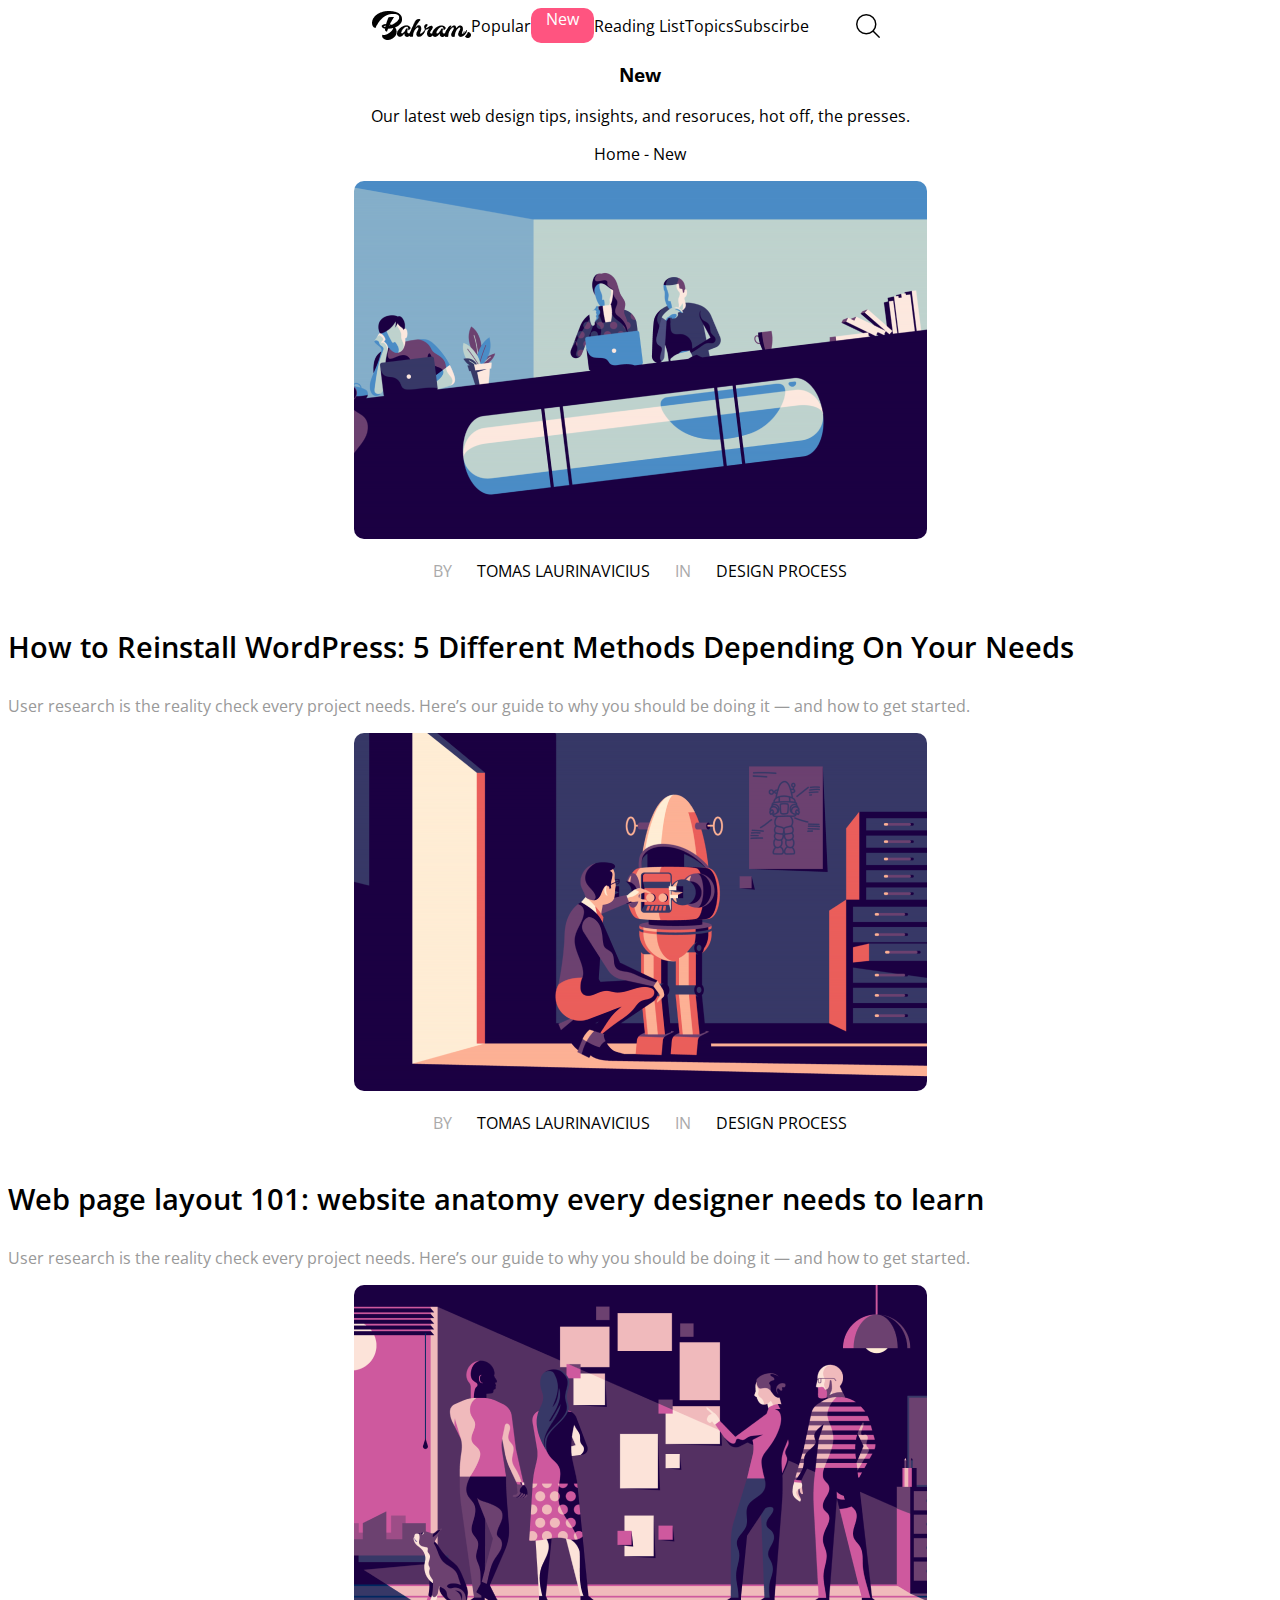
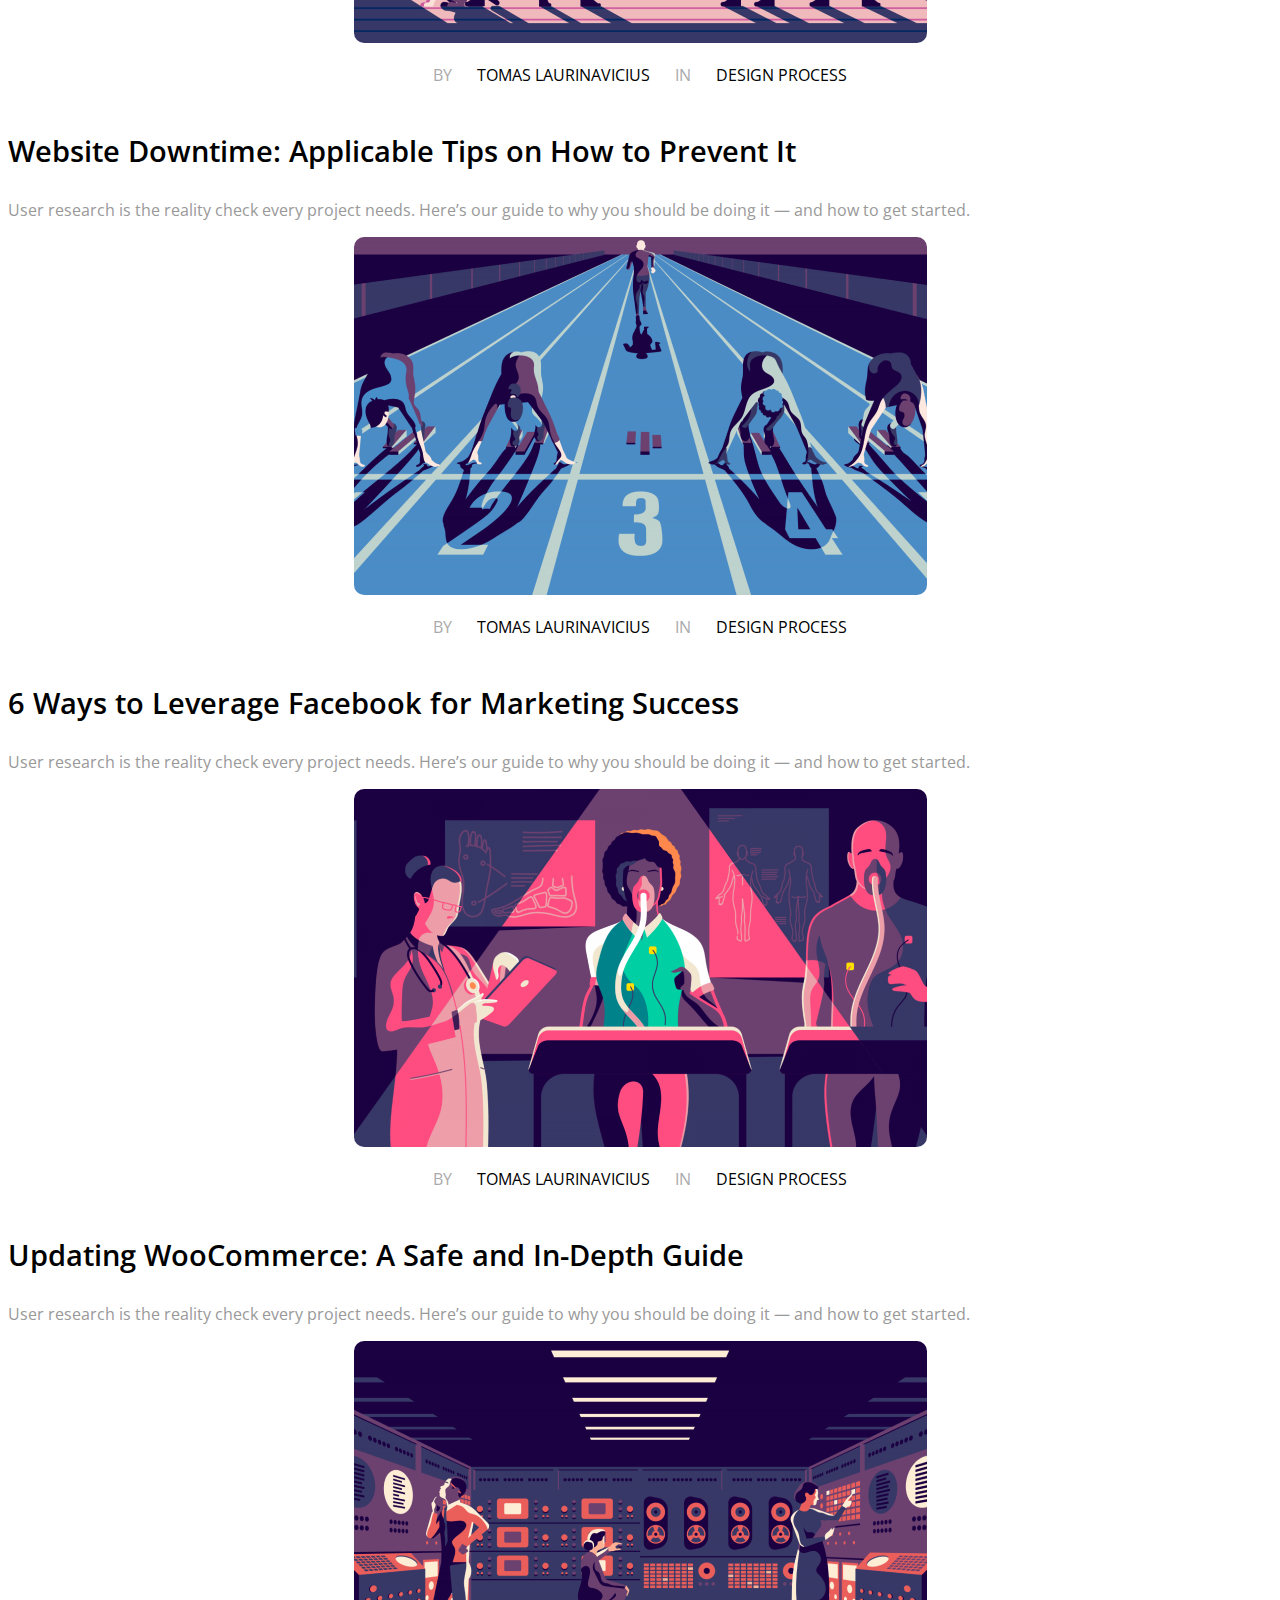
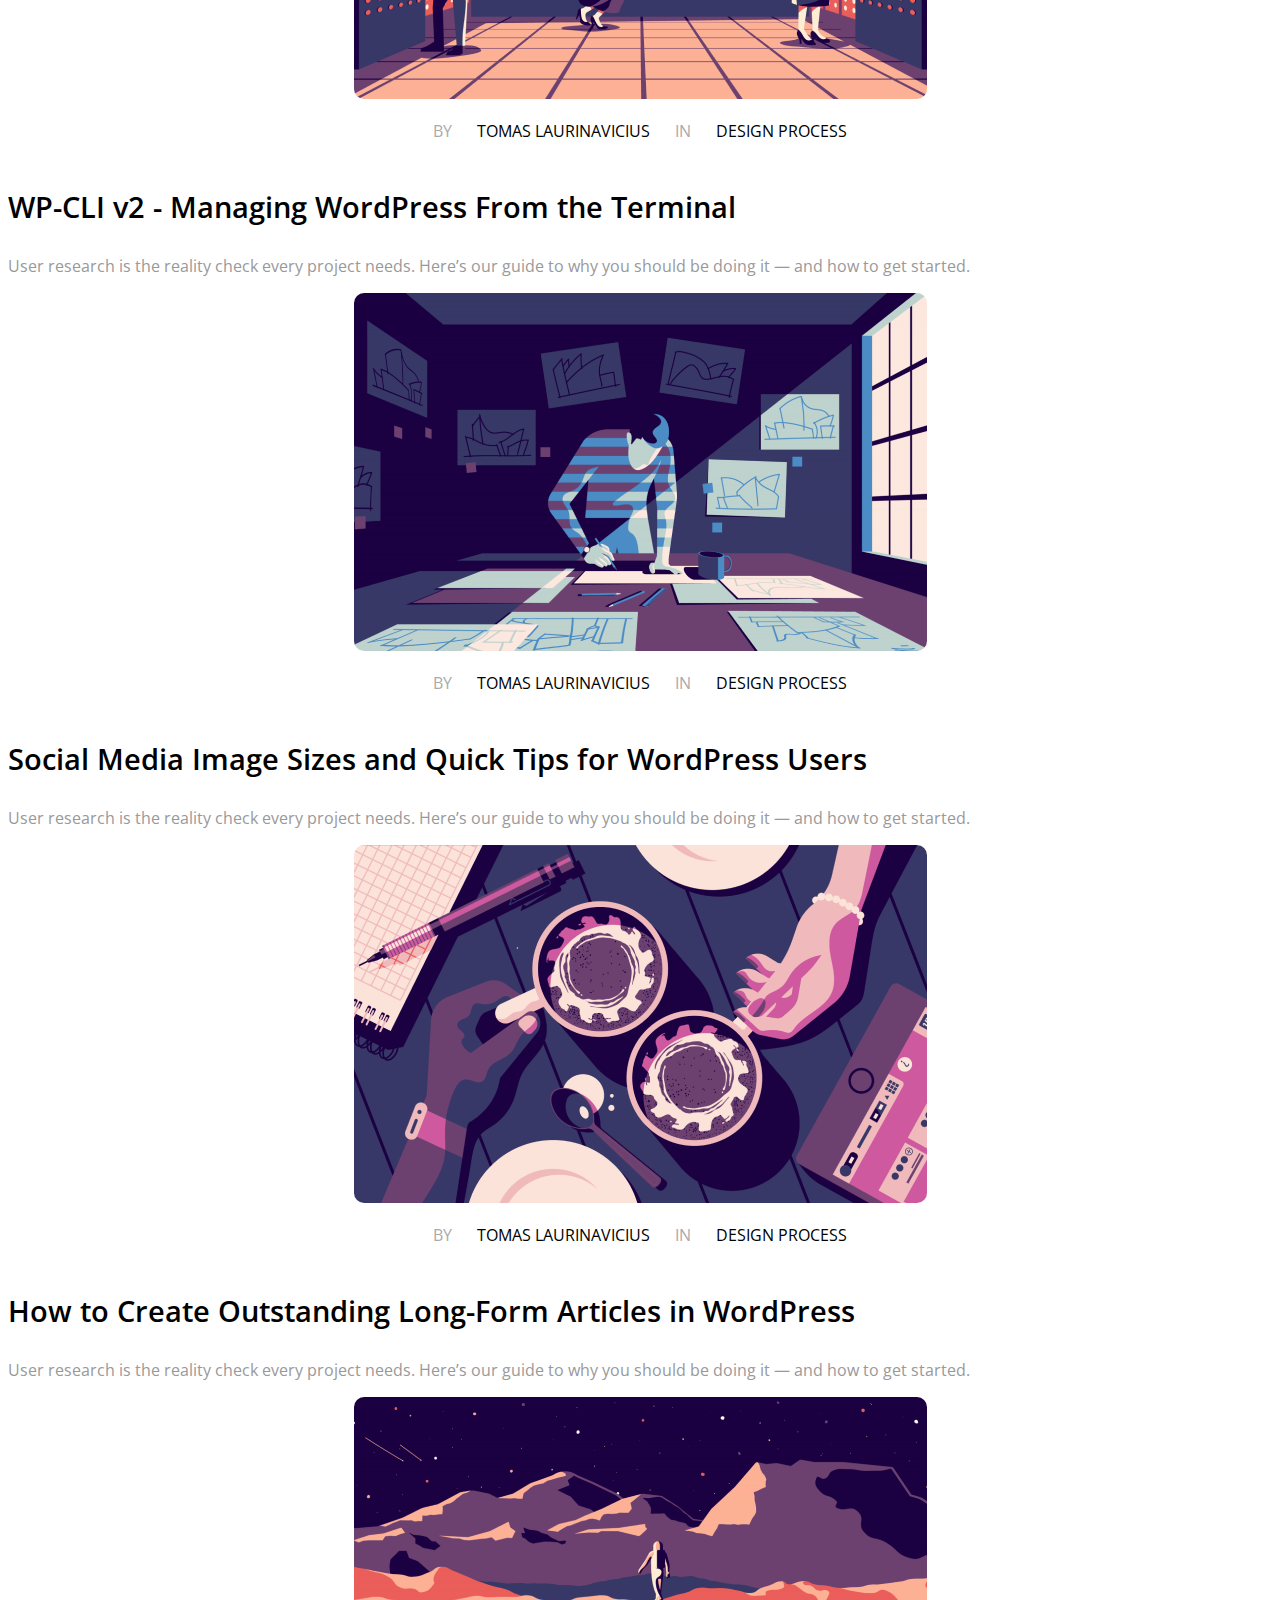
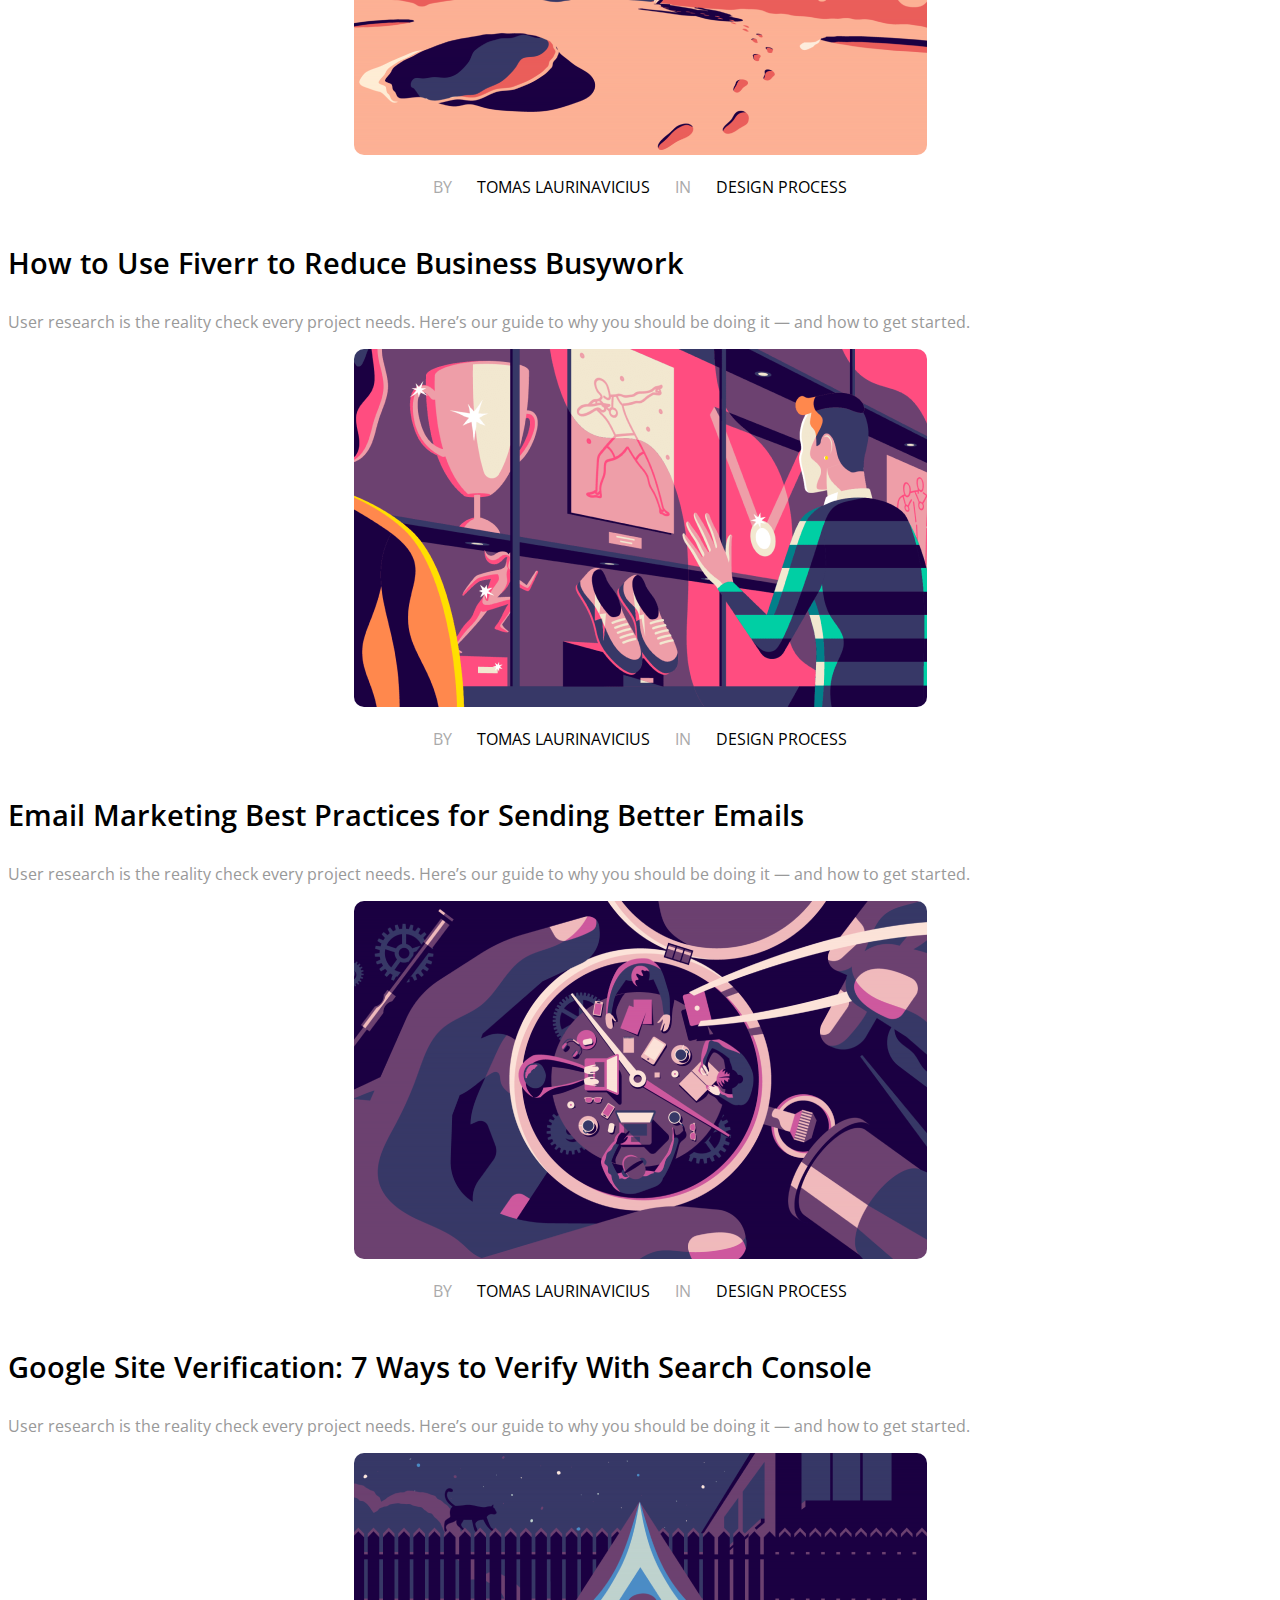
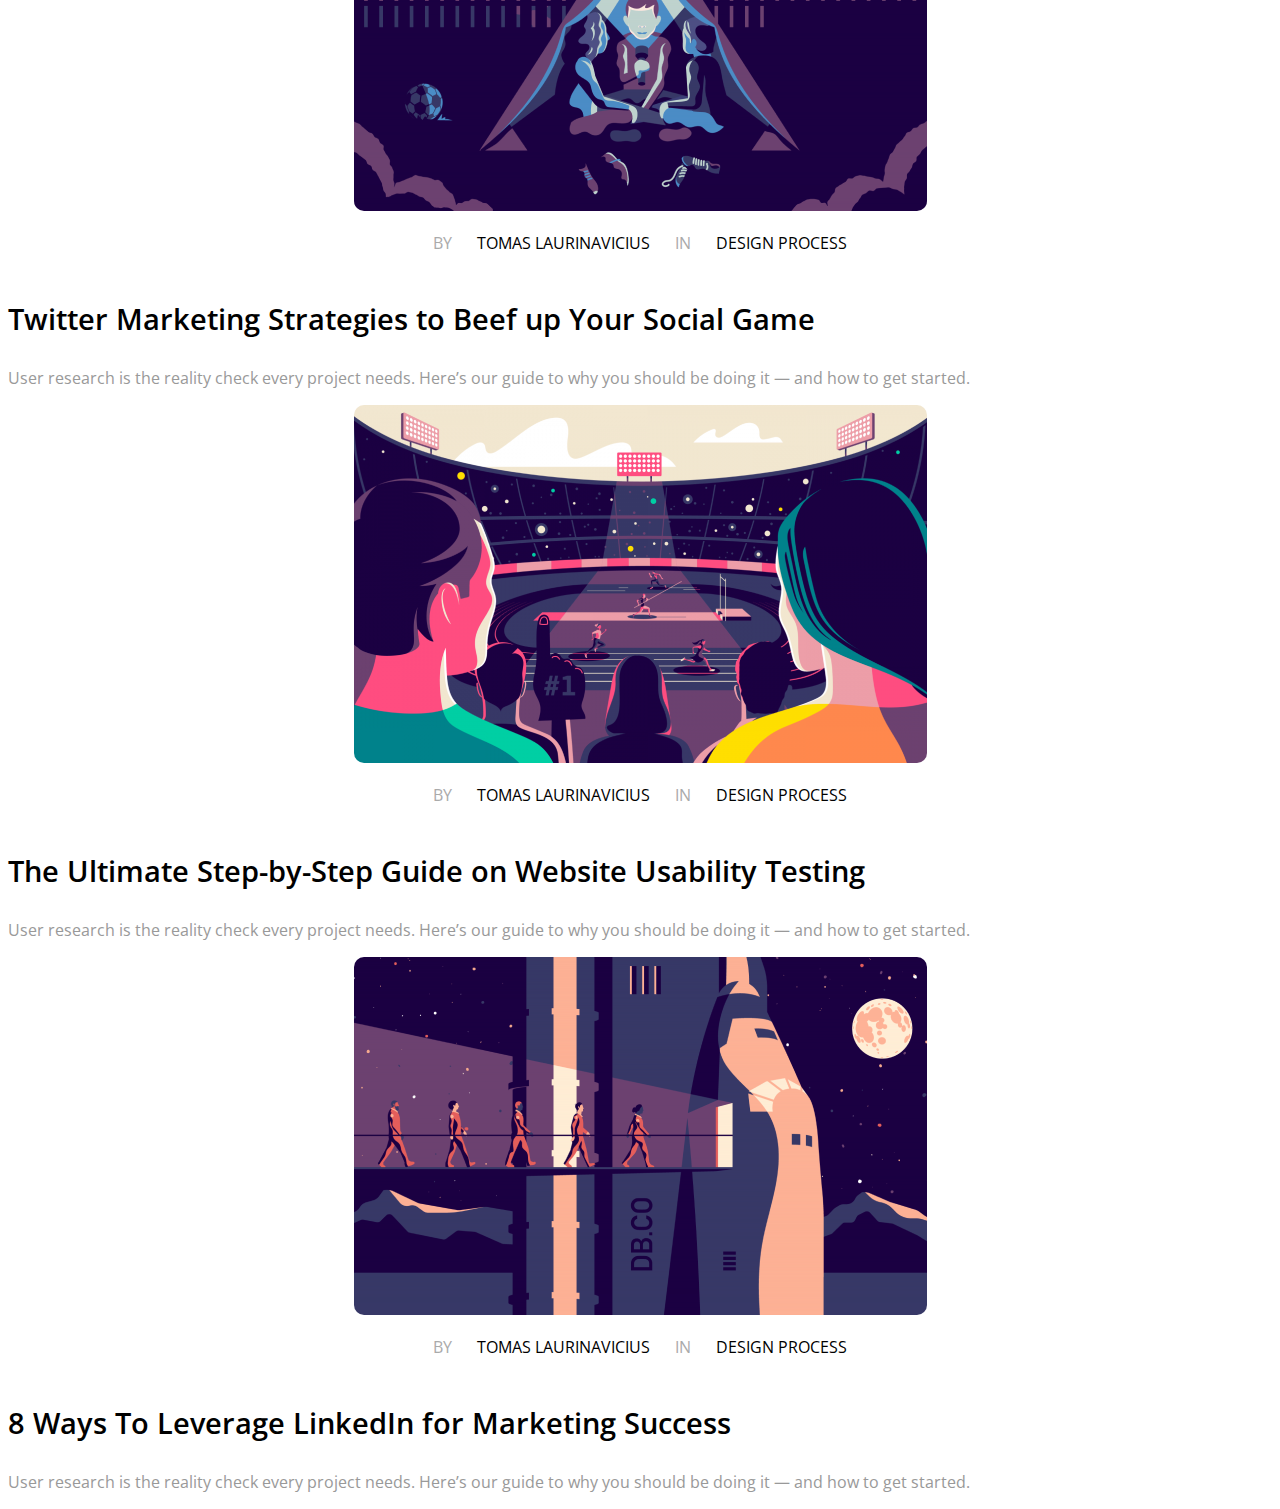
==== index.html @ fe6194cd "v0.2" ====
<!DOCTYPE html>
<html lang="es">
  <head>
    <meta charset="UTF-8" />
    <meta http-equiv="X-UA-Compatible" content="IE=edge" />
    <meta name="viewport" content="width=device-width, initial-scale=1.0" />
    <link
      href="https://cdn.jsdelivr.net/npm/bootstrap@5.2.2/dist/css/bootstrap.min.css"
      rel="stylesheet"
      integrity="sha384-Zenh87qX5JnK2Jl0vWa8Ck2rdkQ2Bzep5IDxbcnCeuOxjzrPF/et3URy9Bv1WTRi"
      crossorigin="anonymous"
    />
    <script
      src="https://cdn.jsdelivr.net/npm/bootstrap@5.2.2/dist/js/bootstrap.bundle.min.js"
      integrity="sha384-OERcA2EqjJCMA+/3y+gxIOqMEjwtxJY7qPCqsdltbNJuaOe923+mo//f6V8Qbsw3"
      crossorigin="anonymous"
    ></script>
    <link rel="stylesheet" href="css/style.css" />

    <title>Pràctica - Menu</title>
  </head>

  <body>
    <header class="sticky-sm-top flex">
      <a href="index.html"><i class="web-icon m-sm-4"></i></a>
      <a href="post.html" class="m-sm-4">Popular</a>
      <a href="post.html" class="m-sm-4 active">New</a>
      <a href="post.html" class="m-sm-4">Reading List</a>
      <a href="post.html" class="m-sm-4">Topics</a>
      <a href="post.html" class="m-sm-4">Subscirbe</a>
      <a href="/"><i class="search m-sm-4"></i></a>
    </header>

    <section class="posts">
      <div class="container text-left">
        <h3 class="h3-title">New</h3>
        <p>
          Our latest web design tips, insights, and resoruces, hot off, the
          presses.
        </p>
        <p>Home - New</p>
        <div class="row">
          <div class="col col-xs-12 col-md-6">
            <img src="assets/imgs/new1.png" alt="new2" />
            <div class="flex">
              <p class="gray">BY</p>
              <p>TOMAS LAURINAVICIUS</p>
              <p class="gray">IN</p>
              <p>DESIGN PROCESS</p>
            </div>
            <a href="post.html"
              ><p class="title">
                How to Reinstall WordPress: 5 Different Methods Depending On
                Your Needs
              </p></a
            >
            <p class="subtitle pb-sm-5 mb-sm-2">
              User research is the reality check every project needs. Here’s our
              guide to why you should be doing it — and how to get started.
            </p>
          </div>

          <div class="col col-xs-12 col-md-6">
            <img src="assets/imgs/new2.png" alt="new2" />
            <div class="flex">
              <p class="gray">BY</p>
              <p>TOMAS LAURINAVICIUS</p>
              <p class="gray">IN</p>
              <p>DESIGN PROCESS</p>
            </div>
            <a href="post.html"
              ><p class="title">
                Web page layout 101: website anatomy every designer needs to
                learn
              </p></a
            >
            <p class="subtitle pb-sm-5 mb-sm-2">
              User research is the reality check every project needs. Here’s our
              guide to why you should be doing it — and how to get started.
            </p>
          </div>
        </div>

        <div class="row">
          <div class="col col-xs-12 col-md-6">
            <img src="assets/imgs/new3.png" alt="new3" />
            <div class="flex">
              <p class="gray">BY</p>
              <p>TOMAS LAURINAVICIUS</p>
              <p class="gray">IN</p>
              <p>DESIGN PROCESS</p>
            </div>
            <a href="post.html"
              ><p class="title">
                Website Downtime: Applicable Tips on How to Prevent It
              </p></a
            >
            <p class="subtitle pb-sm-5 mb-sm-2">
              User research is the reality check every project needs. Here’s our
              guide to why you should be doing it — and how to get started.
            </p>
          </div>

          <div class="col col-xs-12 col-md-6">
            <img src="assets/imgs/new4.png" alt="new4" />
            <div class="flex">
              <p class="gray">BY</p>
              <p>TOMAS LAURINAVICIUS</p>
              <p class="gray">IN</p>
              <p>DESIGN PROCESS</p>
            </div>
            <a href="post.html"
              ><p class="title">
                6 Ways to Leverage Facebook for Marketing Success
              </p></a
            >
            <p class="subtitle pb-sm-5 mb-sm-2">
              User research is the reality check every project needs. Here’s our
              guide to why you should be doing it — and how to get started.
            </p>
          </div>
        </div>

        <div class="row">
          <div class="col col-xs-12 col-md-6">
            <img src="assets/imgs/new5.png" alt="new5" />
            <div class="flex">
              <p class="gray">BY</p>
              <p>TOMAS LAURINAVICIUS</p>
              <p class="gray">IN</p>
              <p>DESIGN PROCESS</p>
            </div>
            <a href="post.html"
              ><p class="title">
                Updating WooCommerce: A Safe and In-Depth Guide
              </p></a
            >
            <p class="subtitle pb-sm-5 mb-sm-2">
              User research is the reality check every project needs. Here’s our
              guide to why you should be doing it — and how to get started.
            </p>
          </div>

          <div class="col col-xs-12 col-md-6">
            <img src="assets/imgs/new6.png" alt="new6" />
            <div class="flex">
              <p class="gray">BY</p>
              <p>TOMAS LAURINAVICIUS</p>
              <p class="gray">IN</p>
              <p>DESIGN PROCESS</p>
            </div>
            <a href="post.html"
              ><p class="title">
                WP-CLI v2 - Managing WordPress From the Terminal
              </p></a
            >
            <p class="subtitle pb-sm-5 mb-sm-2">
              User research is the reality check every project needs. Here’s our
              guide to why you should be doing it — and how to get started.
            </p>
          </div>
        </div>

        <div class="row">
          <div class="col col-xs-12 col-md-6">
            <img src="assets/imgs/new7.png" alt="new7" />
            <div class="flex">
              <p class="gray">BY</p>
              <p>TOMAS LAURINAVICIUS</p>
              <p class="gray">IN</p>
              <p>DESIGN PROCESS</p>
            </div>
            <a href="post.html"
              ><p class="title">
                Social Media Image Sizes and Quick Tips for WordPress Users
              </p></a
            >
            <p class="subtitle pb-sm-5 mb-sm-2">
              User research is the reality check every project needs. Here’s our
              guide to why you should be doing it — and how to get started.
            </p>
          </div>

          <div class="col col-xs-12 col-md-6">
            <img src="assets/imgs/new8.png" alt="new8" />
            <div class="flex">
              <p class="gray">BY</p>
              <p>TOMAS LAURINAVICIUS</p>
              <p class="gray">IN</p>
              <p>DESIGN PROCESS</p>
            </div>
            <a href="post.html"
              ><p class="title">
                How to Create Outstanding Long-Form Articles in WordPress
              </p></a
            >
            <p class="subtitle pb-sm-5 mb-sm-2">
              User research is the reality check every project needs. Here’s our
              guide to why you should be doing it — and how to get started.
            </p>
          </div>
        </div>

        <div class="row">
          <div class="col col-xs-12 col-md-6">
            <img src="assets/imgs/new9.png" alt="new9" />
            <div class="flex">
              <p class="gray">BY</p>
              <p>TOMAS LAURINAVICIUS</p>
              <p class="gray">IN</p>
              <p>DESIGN PROCESS</p>
            </div>
            <a href="post.html"
              ><p class="title">
                How to Use Fiverr to Reduce Business Busywork
              </p></a
            >
            <p class="subtitle pb-sm-5 mb-sm-2">
              User research is the reality check every project needs. Here’s our
              guide to why you should be doing it — and how to get started.
            </p>
          </div>

          <div class="col col-xs-12 col-md-6">
            <img src="assets/imgs/new10.png" alt="new10" />
            <div class="flex">
              <p class="gray">BY</p>
              <p>TOMAS LAURINAVICIUS</p>
              <p class="gray">IN</p>
              <p>DESIGN PROCESS</p>
            </div>
            <a href="post.html"
              ><p class="title">
                Email Marketing Best Practices for Sending Better Emails
              </p></a
            >
            <p class="subtitle pb-sm-5 mb-sm-2">
              User research is the reality check every project needs. Here’s our
              guide to why you should be doing it — and how to get started.
            </p>
          </div>
        </div>

        <div class="row">
          <div class="col col-xs-12 col-md-6">
            <img src="assets/imgs/new11.png" alt="new11" />
            <div class="flex">
              <p class="gray">BY</p>
              <p>TOMAS LAURINAVICIUS</p>
              <p class="gray">IN</p>
              <p>DESIGN PROCESS</p>
            </div>
            <a href="post.html"
              ><p class="title">
                Google Site Verification: 7 Ways to Verify With Search Console
              </p></a
            >
            <p class="subtitle pb-sm-5 mb-sm-2">
              User research is the reality check every project needs. Here’s our
              guide to why you should be doing it — and how to get started.
            </p>
          </div>

          <div class="col col-xs-12 col-md-6">
            <img src="assets/imgs/new12.png" alt="new12" />
            <div class="flex">
              <p class="gray">BY</p>
              <p>TOMAS LAURINAVICIUS</p>
              <p class="gray">IN</p>
              <p>DESIGN PROCESS</p>
            </div>
            <a href="post.html"
              ><p class="title">
                Twitter Marketing Strategies to Beef up Your Social Game
              </p></a
            >
            <p class="subtitle pb-sm-5 mb-sm-2">
              User research is the reality check every project needs. Here’s our
              guide to why you should be doing it — and how to get started.
            </p>
          </div>
        </div>

        <div class="row">
          <div class="col col-xs-12 col-md-6">
            <img src="assets/imgs/new13.png" alt="new13" />
            <div class="flex">
              <p class="gray">BY</p>
              <p>TOMAS LAURINAVICIUS</p>
              <p class="gray">IN</p>
              <p>DESIGN PROCESS</p>
            </div>
            <a href="post.html"
              ><p class="title">
                The Ultimate Step-by-Step Guide on Website Usability Testing
              </p></a
            >
            <p class="subtitle pb-sm-5 mb-sm-2">
              User research is the reality check every project needs. Here’s our
              guide to why you should be doing it — and how to get started.
            </p>
          </div>

          <div class="col col-xs-12 col-md-6">
            <img src="assets/imgs/new14.png" alt="new14" />
            <div class="flex">
              <p class="gray">BY</p>
              <p>TOMAS LAURINAVICIUS</p>
              <p class="gray">IN</p>
              <p>DESIGN PROCESS</p>
            </div>
            <a href="post.html"
              ><p class="title">
                8 Ways To Leverage LinkedIn for Marketing Success
              </p></a
            >
            <p class="subtitle pb-sm-5 mb-sm-2">
              User research is the reality check every project needs. Here’s our
              guide to why you should be doing it — and how to get started.
            </p>
          </div>
        </div>
      </div>
    </section>
  </body>
  <footer></footer>
</html>
---- css/style.css ----
/* Beginning Imports */

@import url("https://fonts.googleapis.com/css2?family=Open+Sans&display=swap");

/* End Imports */

/* Beginning Header */

html {
  font-family: 'Open Sans';
}

header {
  background-color: white;
}

.flex {
  display: flex;
  justify-content: center;
  text-align: center;
  align-items: center;
}

a {
  color: black;
  text-decoration: none;
}

.active {
  background: #ff5480;
  border-radius: 10px;
  width: 5%;
  height: 35px;
  color: white;
}

a i {
  width: 99px;
  height: 29px;
  display: block;
  background-repeat: no-repeat;
  background-position: center;
}

.web-icon {
  background-image: url(../assets/icons/web-icon.png);
}

.search {
  background-image: url(../assets/icons/Icon.png);
  margin-left: 10%;
}

/* End Header */

/* Beginning Posts */

.col img {
  border-radius: 10px;
}

.col div {
  justify-content: left;
}

.flex p {
  margin-left: 1%;
  margin-right: 1%;
}

.gray {
  color: #aaa;
}

.container {
  width: 100%;
}

.title {
  font-size: 29px;
  text-align: left;
  font-weight: 600;
}

.subtitle {
  color: #999;
  font-size: 16px;
  text-align: left;
}

/* End Posts */

/* Beginning post.html CSS */

.posts {
  text-align: center;
}

.post-title {
  font-size: 36px;
  font-weight: 700;
  color: #4a4a4a;
}

/* End post.html CSS */

/* Media Query */

@media screen and (max-width: 1399px) {
  .col div {
    justify-content: center;
  }
}
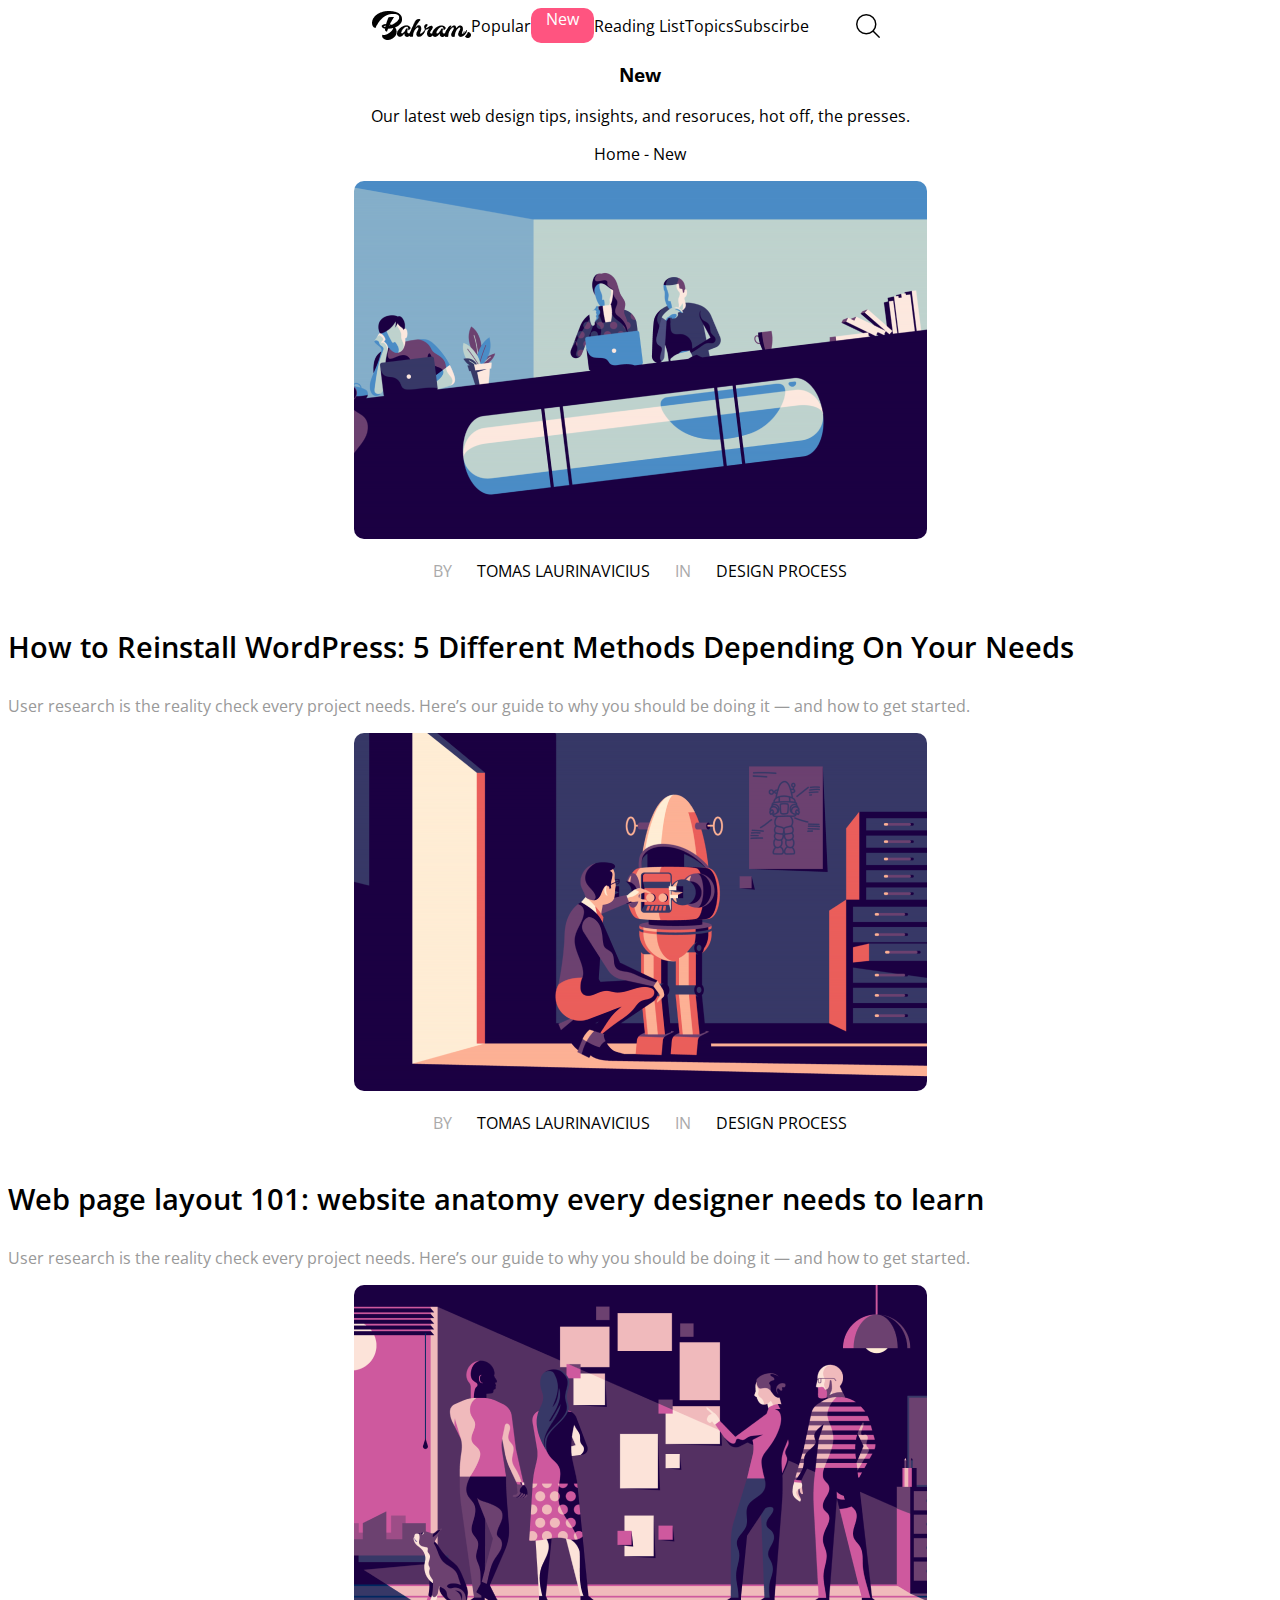
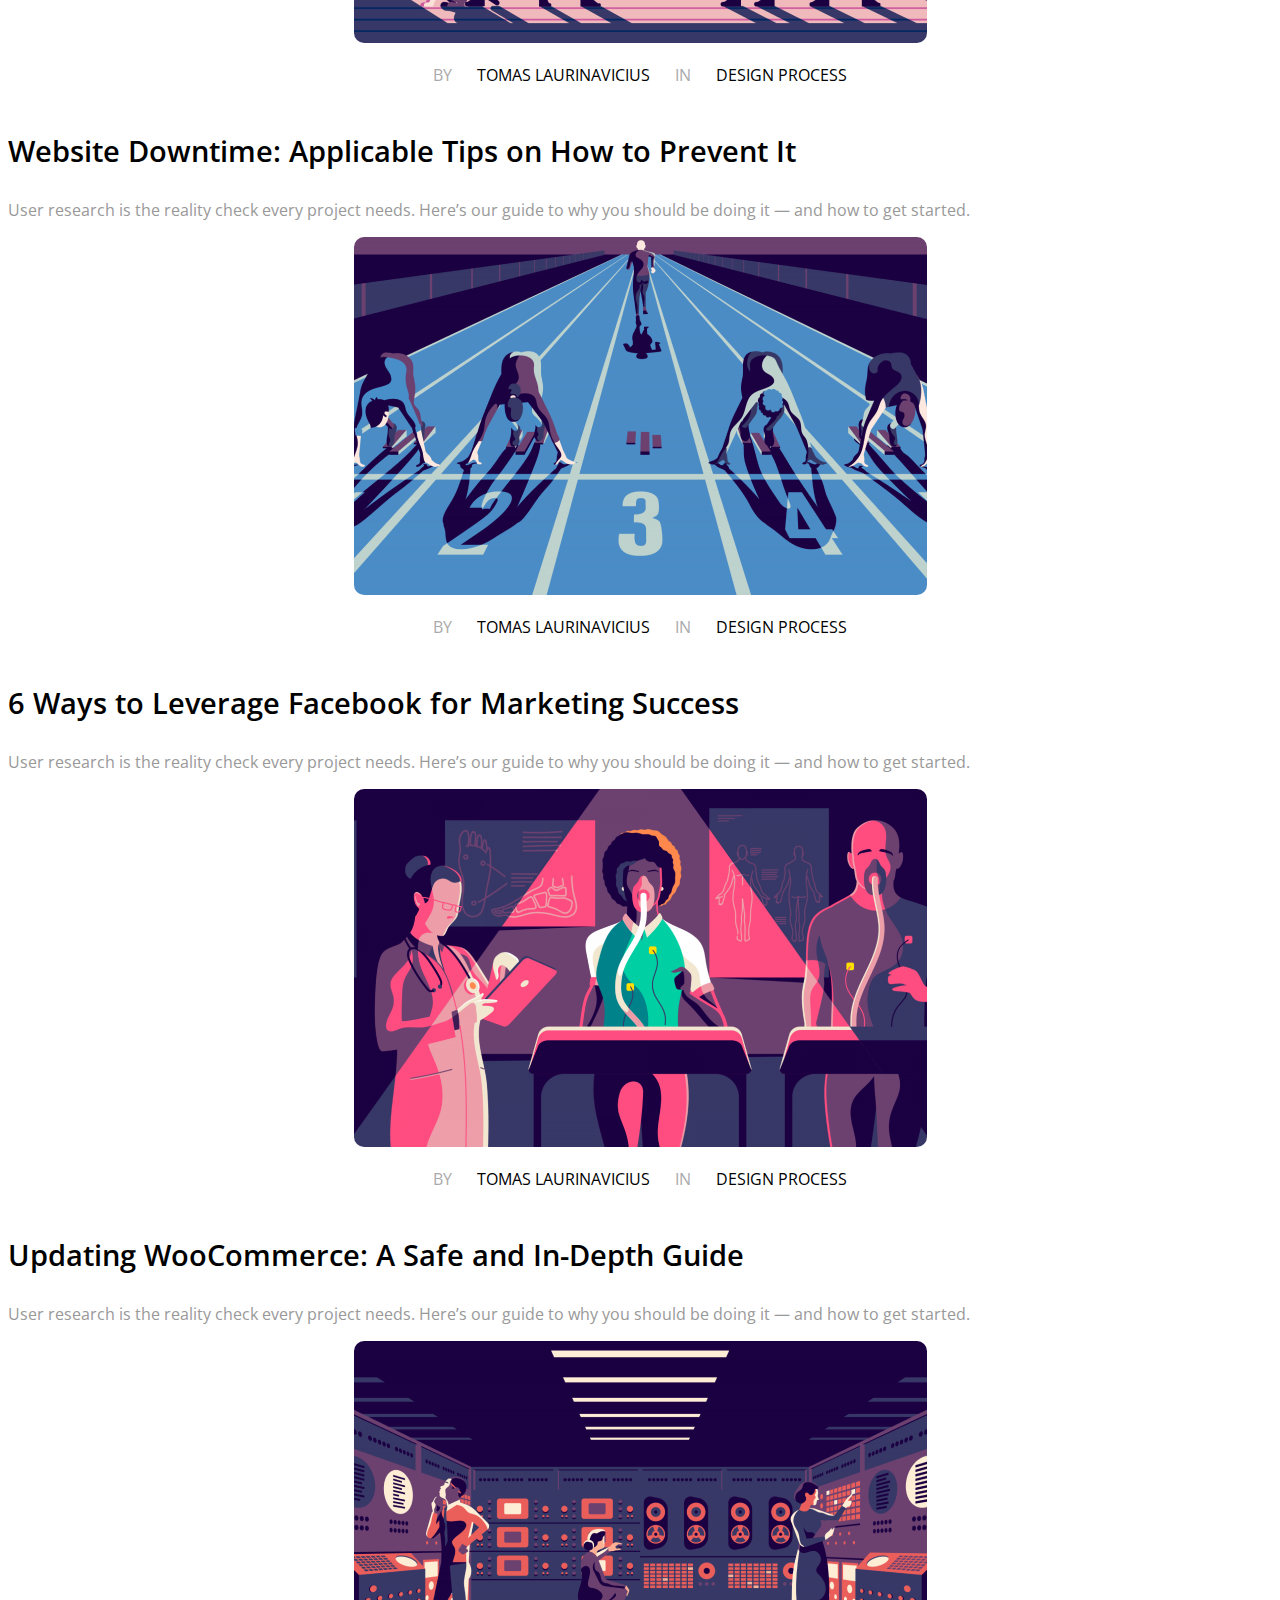
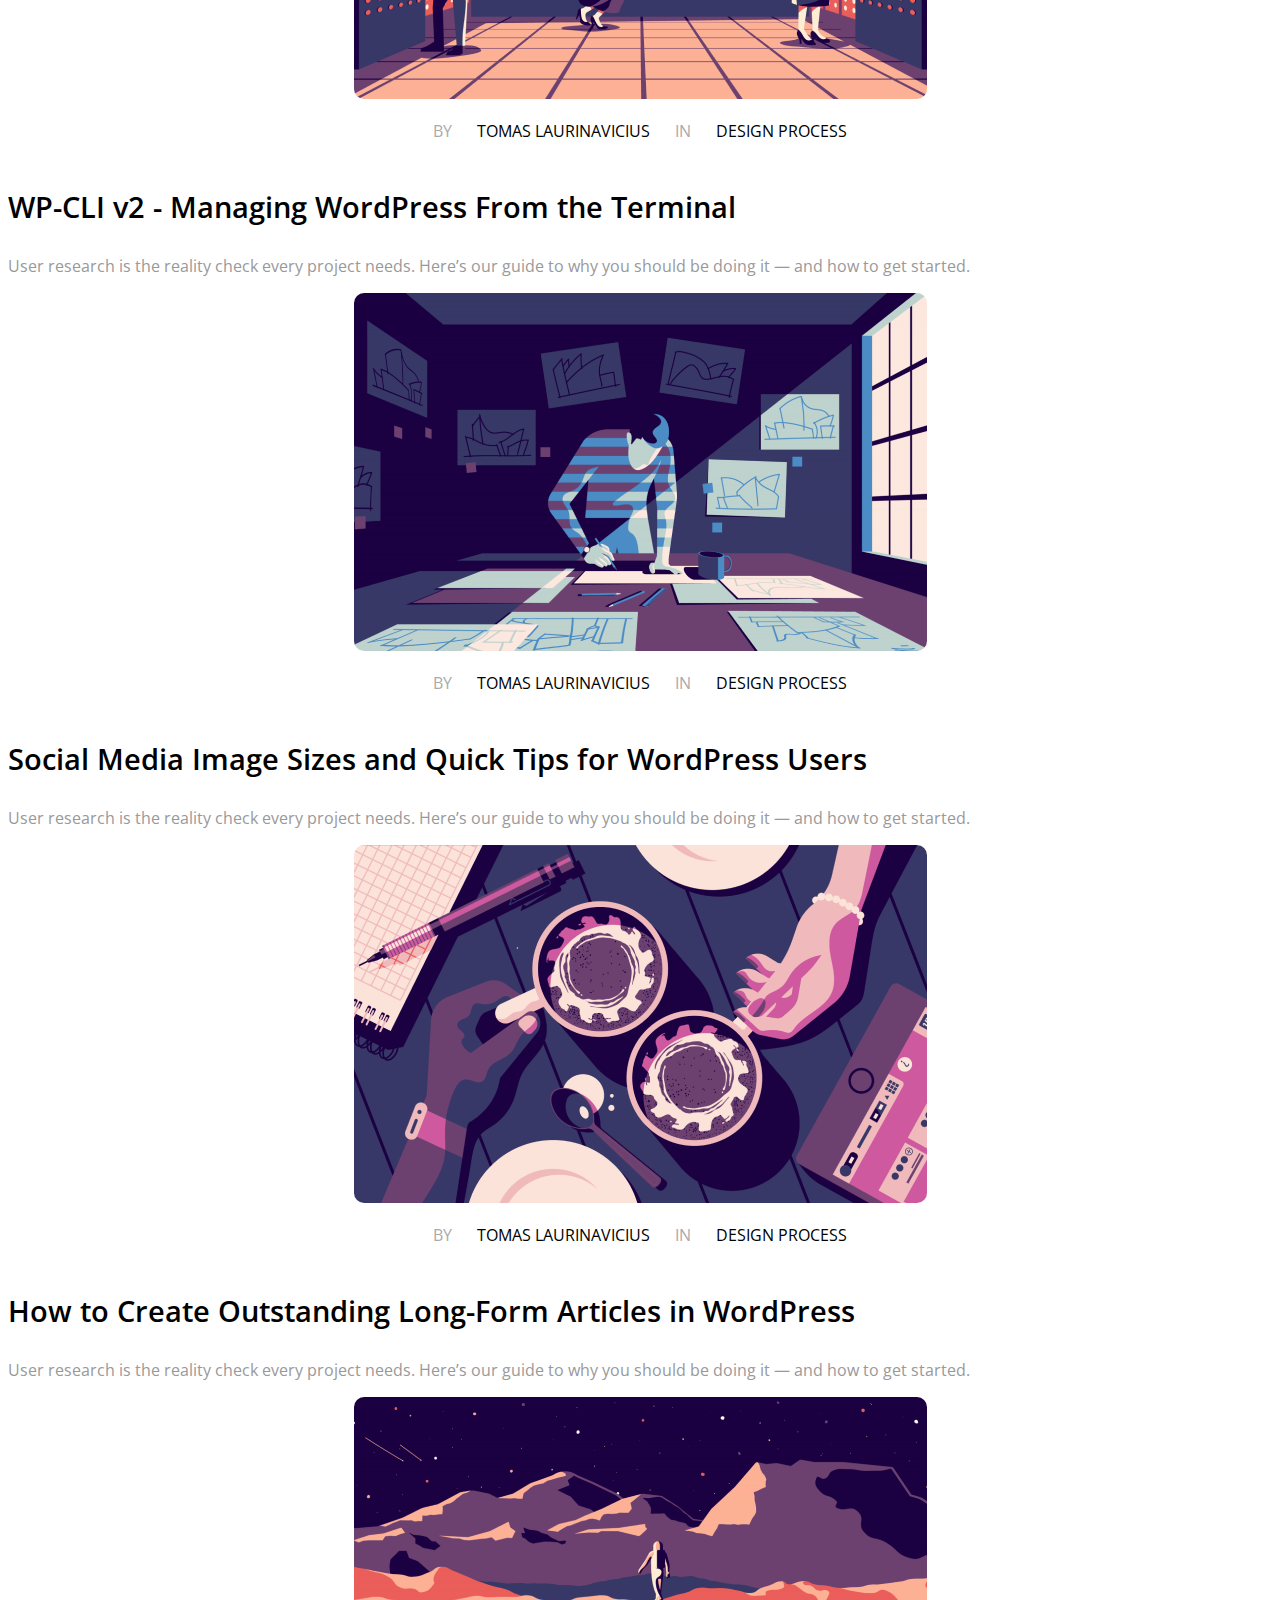
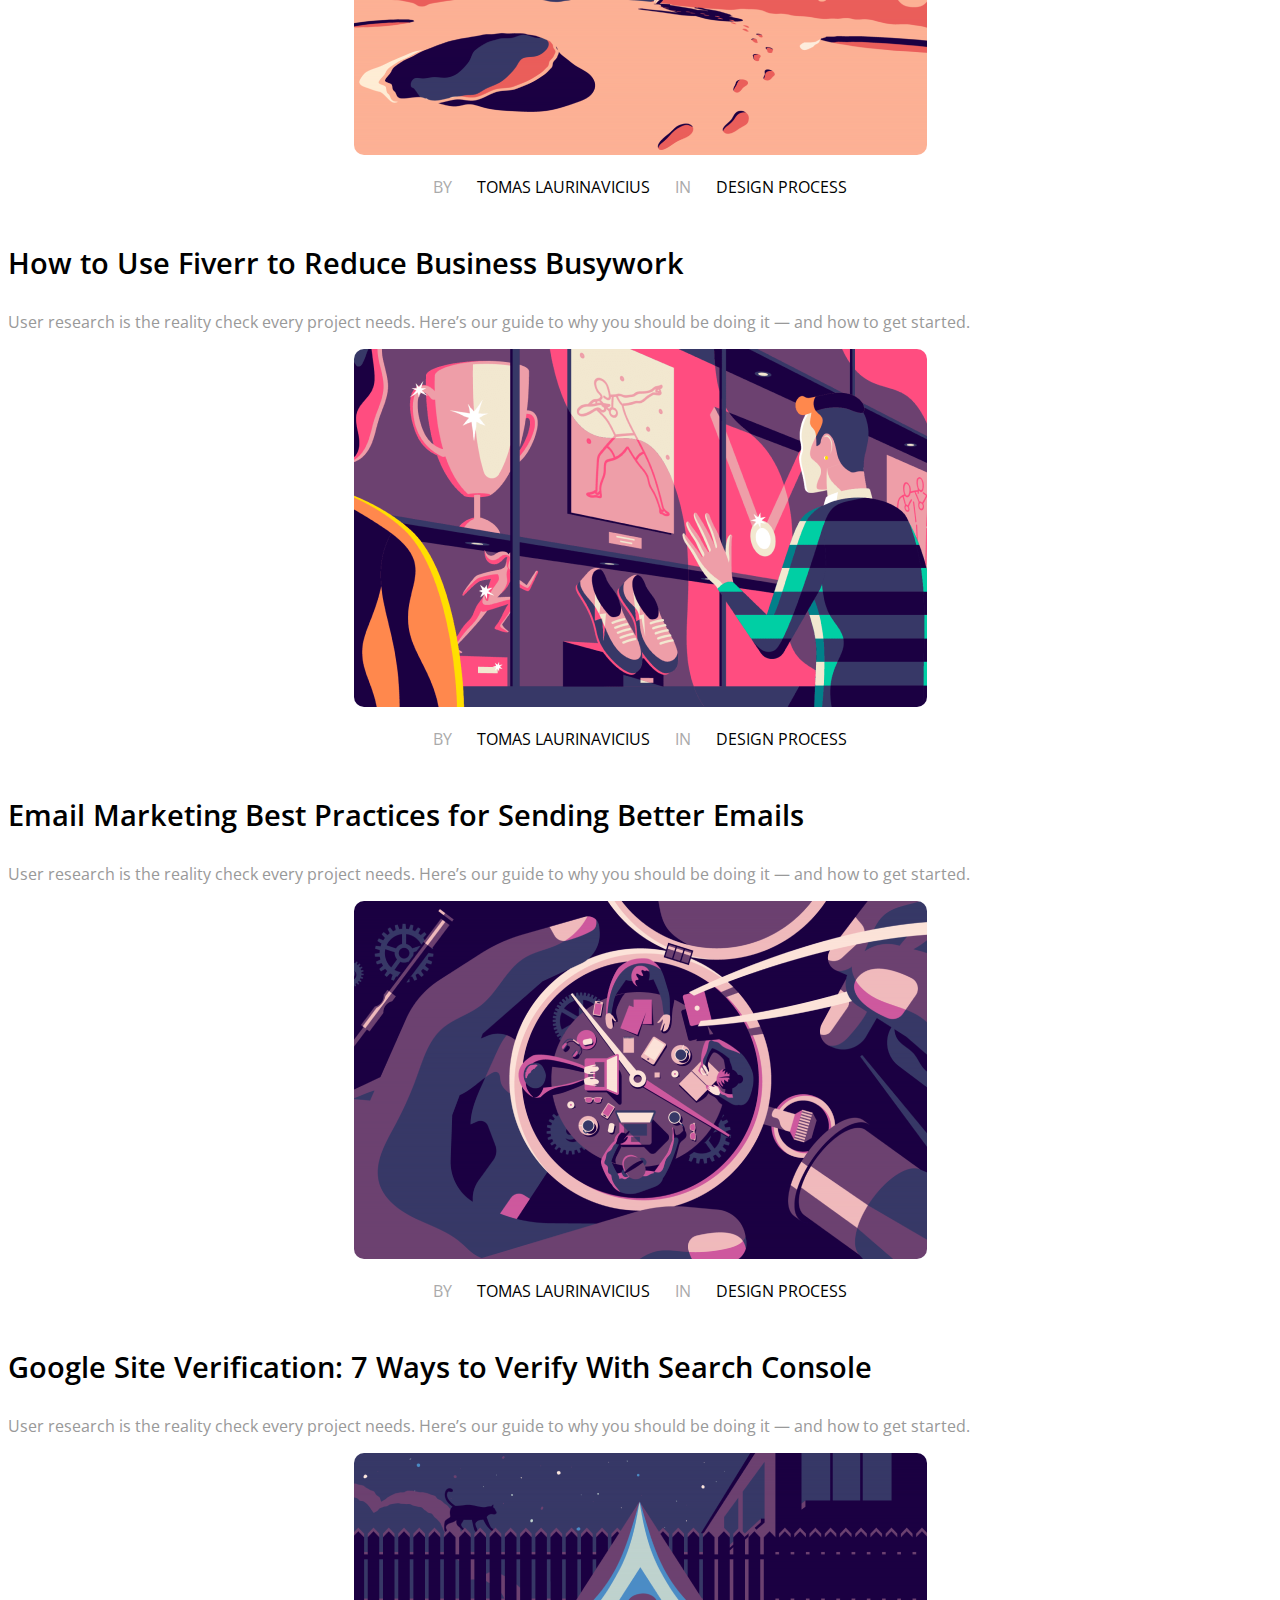
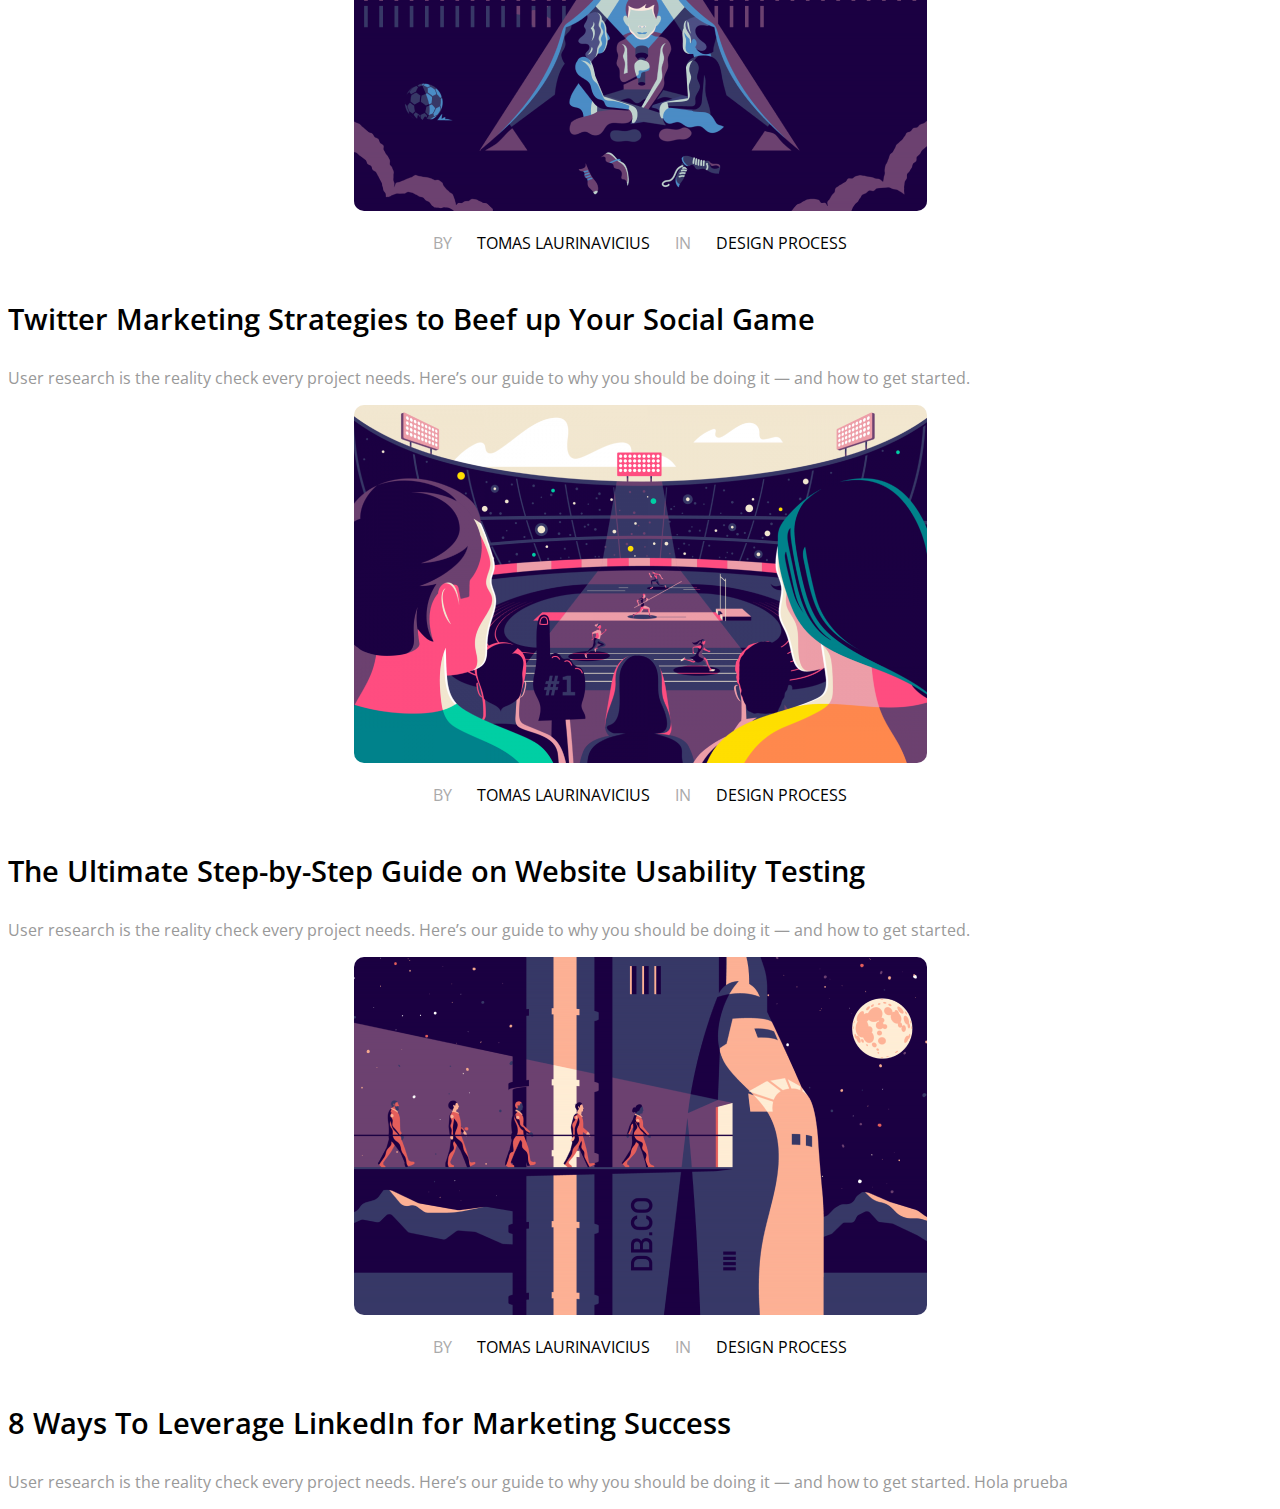
==== commit 090f2850: "prueba-mac" ====
--- a/index.html
+++ b/index.html
@@ -316,7 +316,7 @@
             >
             <p class="subtitle pb-sm-5 mb-sm-2">
               User research is the reality check every project needs. Here’s our
-              guide to why you should be doing it — and how to get started.
+              guide to why you should be doing it — and how to get started. Hola prueba
             </p>
           </div>
         </div>
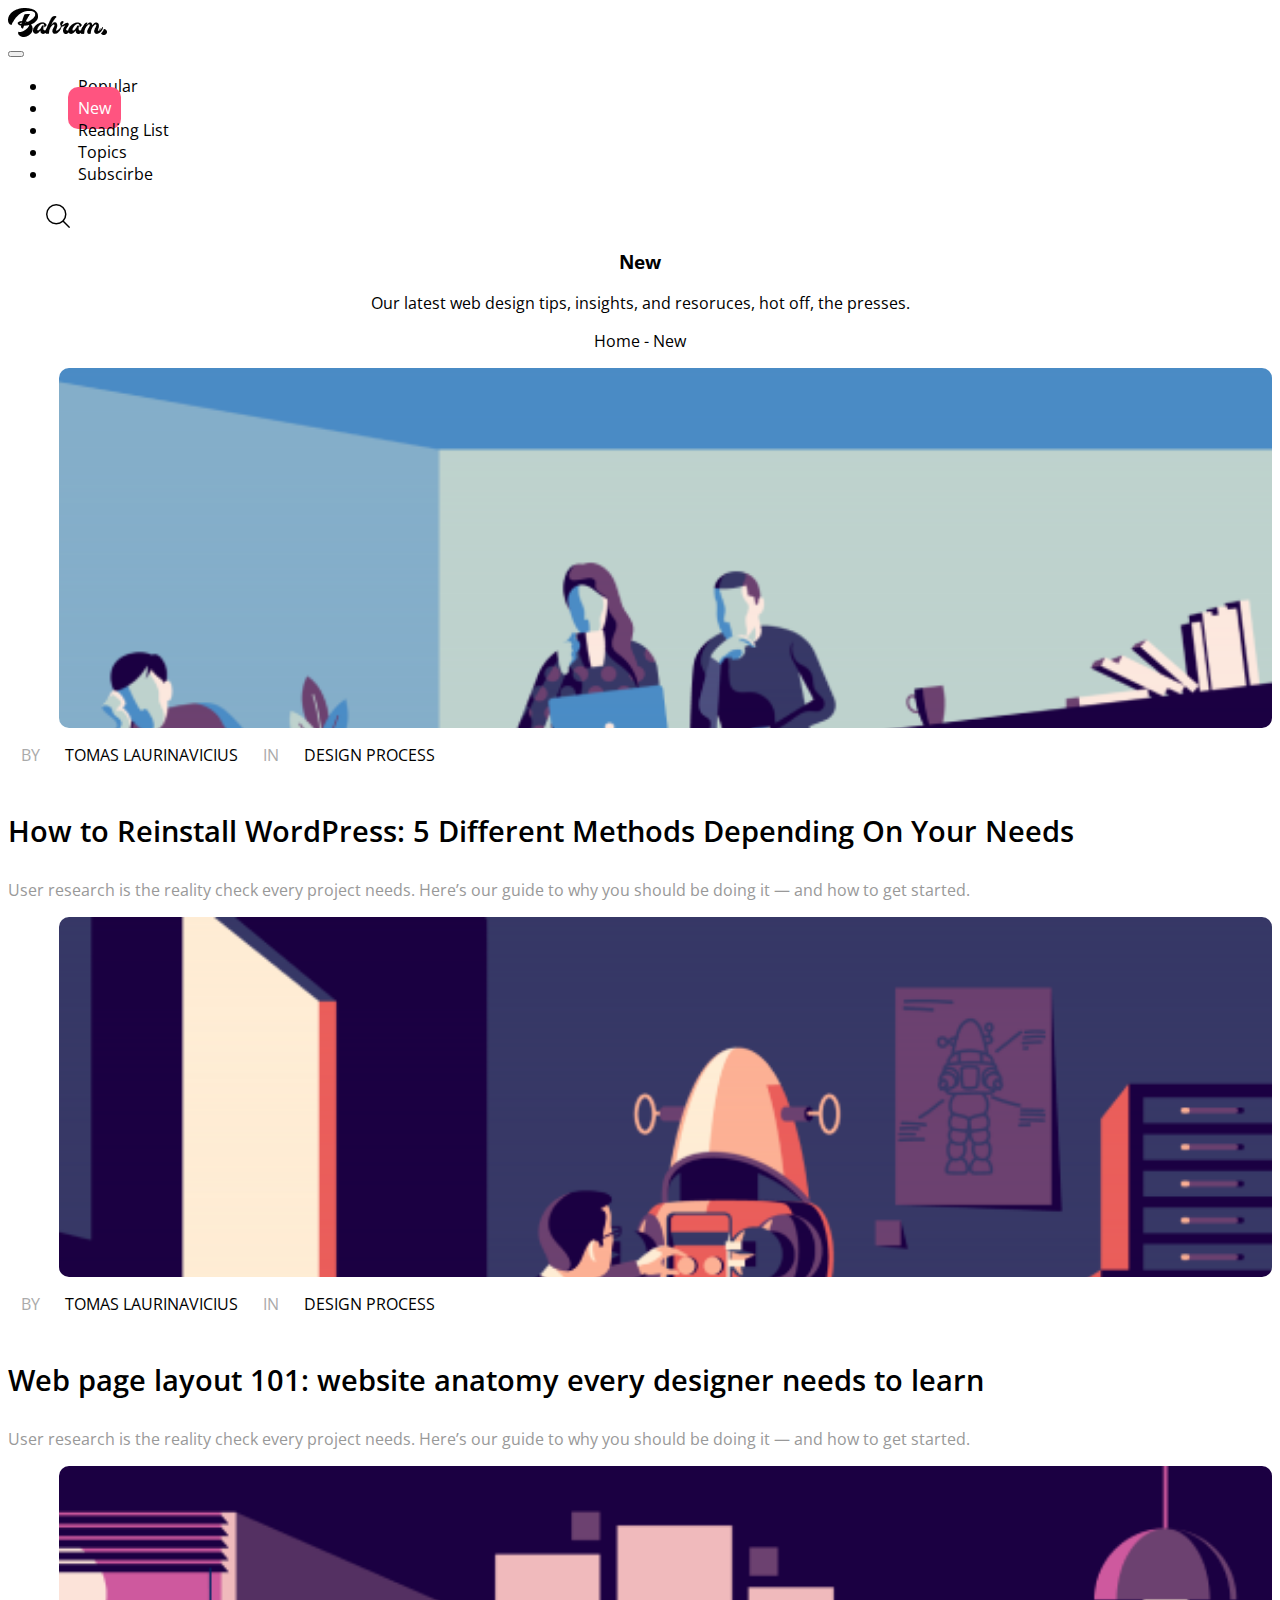
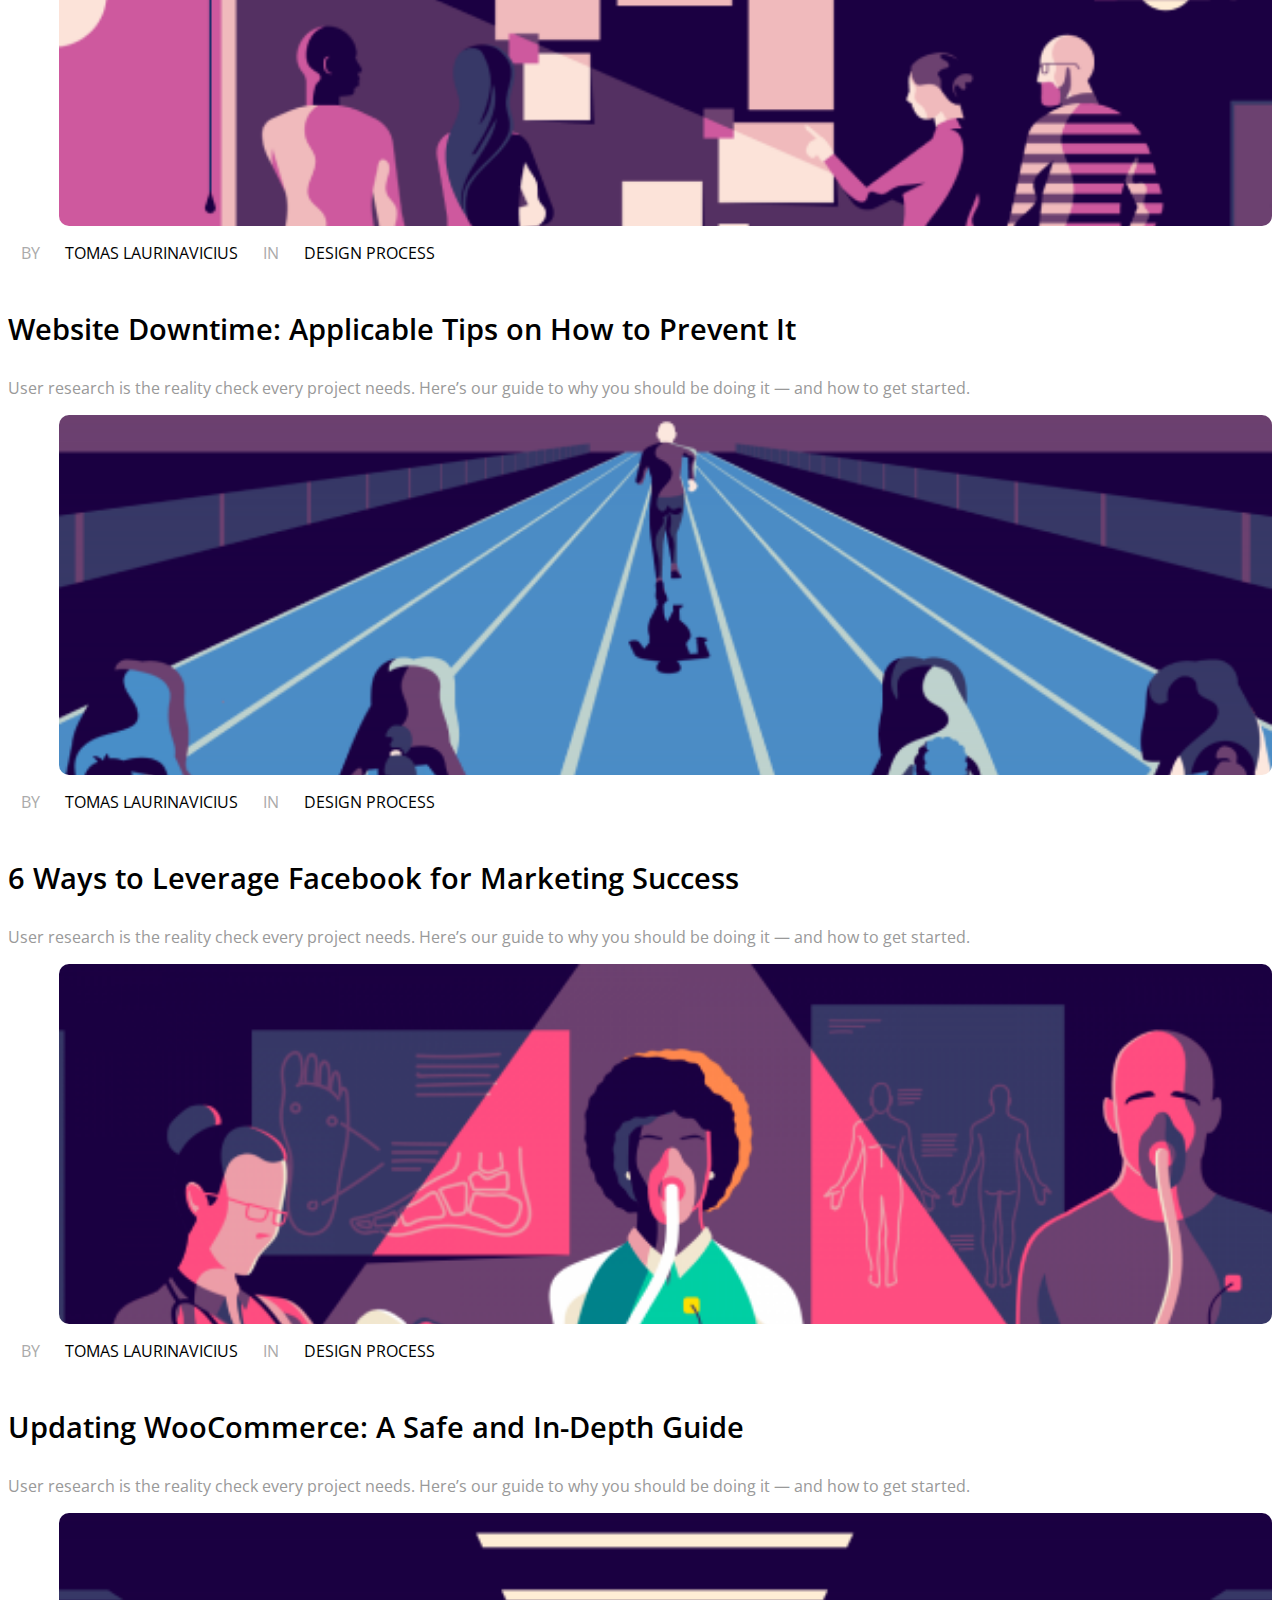
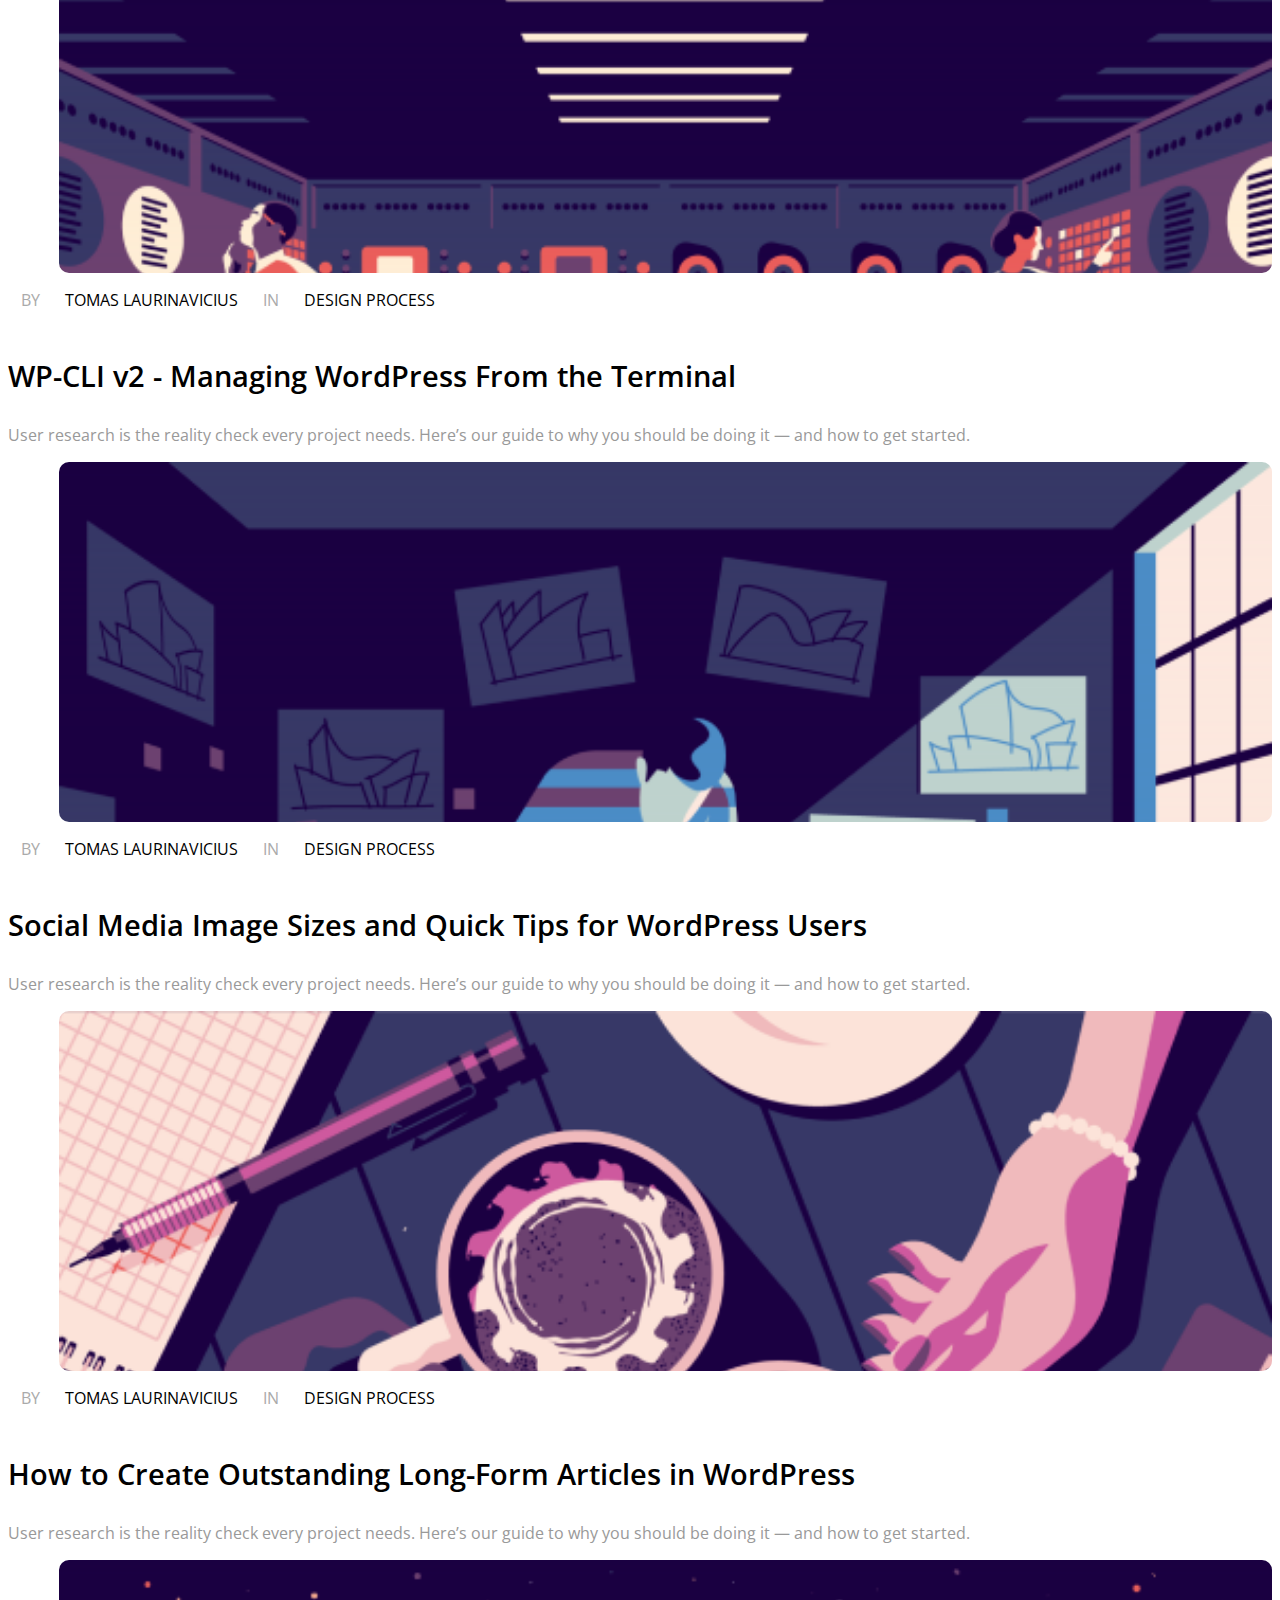
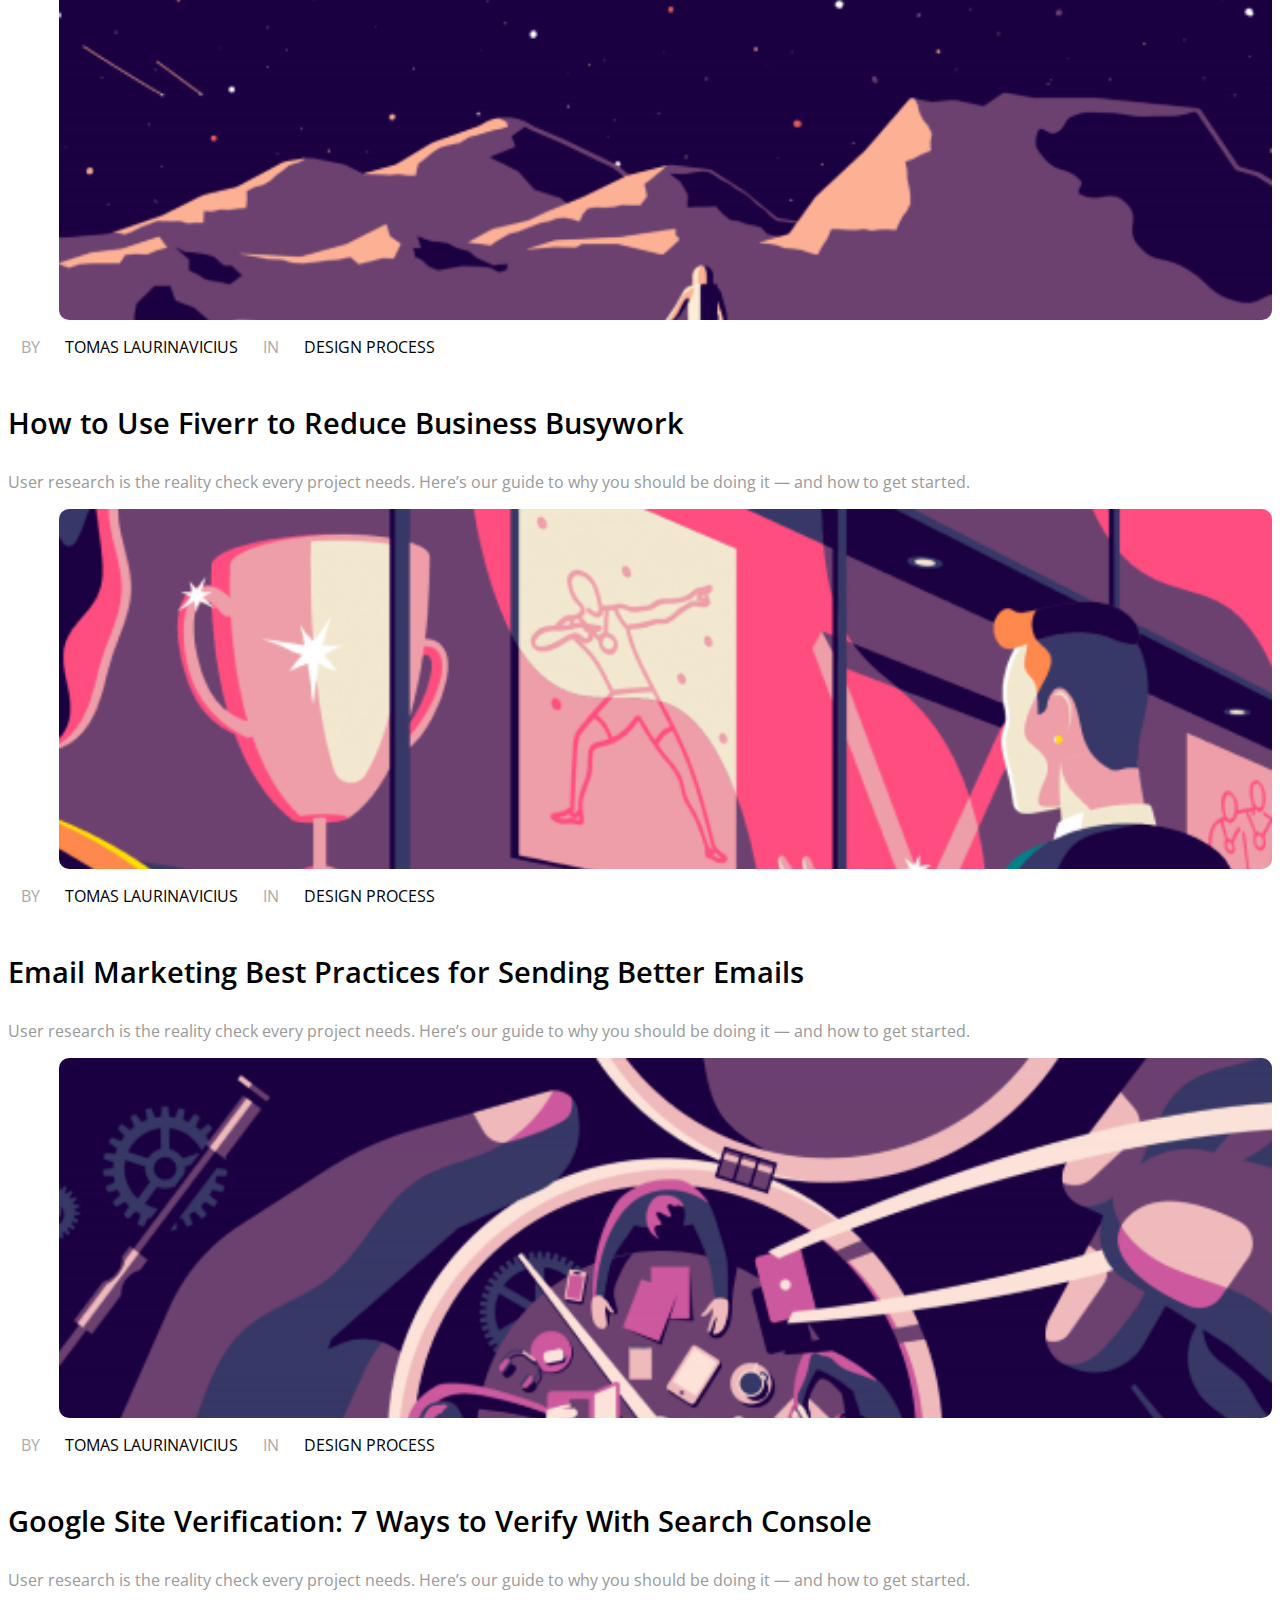
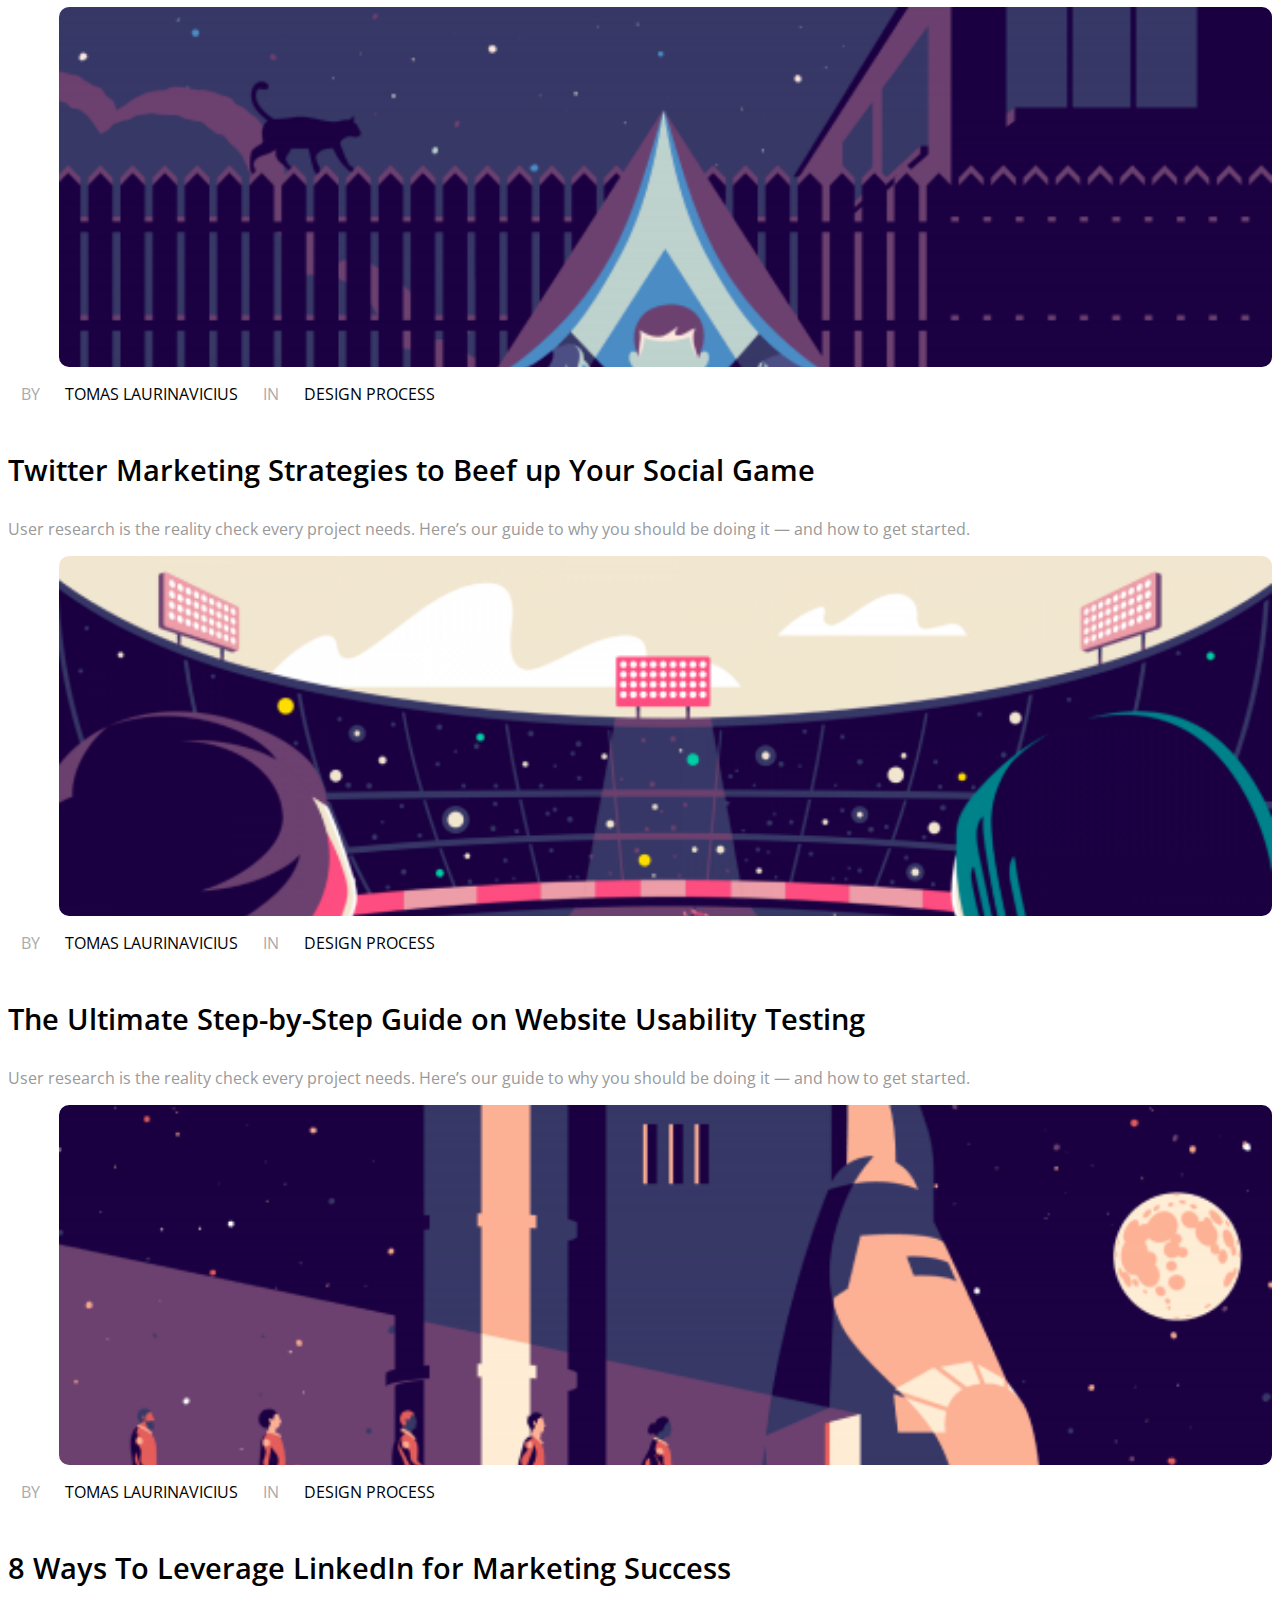
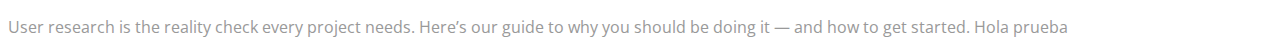
==== commit 823b165d: "v0.3" ====
--- a/index.html
+++ b/index.html
@@ -21,14 +21,43 @@
   </head>
 
   <body>
-    <header class="sticky-sm-top flex">
-      <a href="index.html"><i class="web-icon m-sm-4"></i></a>
-      <a href="post.html" class="m-sm-4">Popular</a>
-      <a href="post.html" class="m-sm-4 active">New</a>
-      <a href="post.html" class="m-sm-4">Reading List</a>
-      <a href="post.html" class="m-sm-4">Topics</a>
-      <a href="post.html" class="m-sm-4">Subscirbe</a>
-      <a href="/"><i class="search m-sm-4"></i></a>
+    <header class="sticky-top">
+      <nav class="navbar navbar-expand-lg bg-light">
+        <div class="container-xxl">
+          <a class="navbar-brand" href="index.html"><i class="web-icon"></i></a>
+          <button
+            class="navbar-toggler"
+            type="button"
+            data-bs-toggle="collapse"
+            data-bs-target="#navbarSupportedContent"
+            aria-controls="navbarSupportedContent"
+            aria-expanded="false"
+            aria-label="Toggle navigation"
+          >
+            <span class="navbar-toggler-icon"></span>
+          </button>
+          <div class="collapse navbar-collapse" id="navbarSupportedContent">
+            <ul class="navbar-nav me-auto mb-2 mb-lg-0">
+              <li class="nav-item">
+                <a href="post.html">Popular</a>
+              </li>
+              <li class="nav-item">
+                <a class="active" href="post.html">New</a>
+              </li>
+              <li class="nav-item">
+                <a href="post.html">Reading List</a>
+              </li>
+              <li class="nav-item">
+                <a href="post.html">Topics</a>
+              </li>
+              <li class="nav-item">
+                <a href="post.html">Subscirbe</a>
+              </li>
+            </ul>
+            <a href="/"><i class="search"></i></a>
+          </div>
+        </div>
+      </nav>
     </header>
 
     <section class="posts">
@@ -40,8 +69,8 @@
         </p>
         <p>Home - New</p>
         <div class="row">
-          <div class="col col-xs-12 col-md-6">
-            <img src="assets/imgs/new1.png" alt="new2" />
+          <div class="col-lg-6">
+            <div class="images image1"></div>
             <div class="flex">
               <p class="gray">BY</p>
               <p>TOMAS LAURINAVICIUS</p>
@@ -60,8 +89,8 @@
             </p>
           </div>
 
-          <div class="col col-xs-12 col-md-6">
-            <img src="assets/imgs/new2.png" alt="new2" />
+          <div class="col-lg-6">
+            <div class="images image2"></div>
             <div class="flex">
               <p class="gray">BY</p>
               <p>TOMAS LAURINAVICIUS</p>
@@ -82,8 +111,8 @@
         </div>
 
         <div class="row">
-          <div class="col col-xs-12 col-md-6">
-            <img src="assets/imgs/new3.png" alt="new3" />
+          <div class="col-lg-6">
+            <div class="images image3"></div>
             <div class="flex">
               <p class="gray">BY</p>
               <p>TOMAS LAURINAVICIUS</p>
@@ -101,8 +130,8 @@
             </p>
           </div>
 
-          <div class="col col-xs-12 col-md-6">
-            <img src="assets/imgs/new4.png" alt="new4" />
+          <div class="col-lg-6">
+            <div class="images image4"></div>
             <div class="flex">
               <p class="gray">BY</p>
               <p>TOMAS LAURINAVICIUS</p>
@@ -122,8 +151,8 @@
         </div>
 
         <div class="row">
-          <div class="col col-xs-12 col-md-6">
-            <img src="assets/imgs/new5.png" alt="new5" />
+          <div class="col-lg-6">
+            <div class="images image5"></div>
             <div class="flex">
               <p class="gray">BY</p>
               <p>TOMAS LAURINAVICIUS</p>
@@ -141,8 +170,8 @@
             </p>
           </div>
 
-          <div class="col col-xs-12 col-md-6">
-            <img src="assets/imgs/new6.png" alt="new6" />
+          <div class="col-lg-6">
+            <div class="images image6"></div>
             <div class="flex">
               <p class="gray">BY</p>
               <p>TOMAS LAURINAVICIUS</p>
@@ -162,8 +191,8 @@
         </div>
 
         <div class="row">
-          <div class="col col-xs-12 col-md-6">
-            <img src="assets/imgs/new7.png" alt="new7" />
+          <div class="col-lg-6">
+            <div class="images image7"></div>
             <div class="flex">
               <p class="gray">BY</p>
               <p>TOMAS LAURINAVICIUS</p>
@@ -181,8 +210,8 @@
             </p>
           </div>
 
-          <div class="col col-xs-12 col-md-6">
-            <img src="assets/imgs/new8.png" alt="new8" />
+          <div class="col-lg-6">
+            <div class="images image8"></div>
             <div class="flex">
               <p class="gray">BY</p>
               <p>TOMAS LAURINAVICIUS</p>
@@ -202,8 +231,8 @@
         </div>
 
         <div class="row">
-          <div class="col col-xs-12 col-md-6">
-            <img src="assets/imgs/new9.png" alt="new9" />
+          <div class="col-lg-6">
+            <div class="images image9"></div>
             <div class="flex">
               <p class="gray">BY</p>
               <p>TOMAS LAURINAVICIUS</p>
@@ -221,8 +250,8 @@
             </p>
           </div>
 
-          <div class="col col-xs-12 col-md-6">
-            <img src="assets/imgs/new10.png" alt="new10" />
+          <div class="col-lg-6">
+            <div class="images image10"></div>
             <div class="flex">
               <p class="gray">BY</p>
               <p>TOMAS LAURINAVICIUS</p>
@@ -242,8 +271,8 @@
         </div>
 
         <div class="row">
-          <div class="col col-xs-12 col-md-6">
-            <img src="assets/imgs/new11.png" alt="new11" />
+          <div class="col-lg-6">
+            <div class="images image11"></div>
             <div class="flex">
               <p class="gray">BY</p>
               <p>TOMAS LAURINAVICIUS</p>
@@ -261,8 +290,8 @@
             </p>
           </div>
 
-          <div class="col col-xs-12 col-md-6">
-            <img src="assets/imgs/new12.png" alt="new12" />
+          <div class="col-lg-6">
+            <div class="images image12"></div>
             <div class="flex">
               <p class="gray">BY</p>
               <p>TOMAS LAURINAVICIUS</p>
@@ -282,8 +311,8 @@
         </div>
 
         <div class="row">
-          <div class="col col-xs-12 col-md-6">
-            <img src="assets/imgs/new13.png" alt="new13" />
+          <div class="col-lg-6">
+            <div class="images image13"></div>
             <div class="flex">
               <p class="gray">BY</p>
               <p>TOMAS LAURINAVICIUS</p>
@@ -301,8 +330,8 @@
             </p>
           </div>
 
-          <div class="col col-xs-12 col-md-6">
-            <img src="assets/imgs/new14.png" alt="new14" />
+          <div class="col-lg-6">
+            <div class="images image14"></div>
             <div class="flex">
               <p class="gray">BY</p>
               <p>TOMAS LAURINAVICIUS</p>
@@ -316,7 +345,8 @@
             >
             <p class="subtitle pb-sm-5 mb-sm-2">
               User research is the reality check every project needs. Here’s our
-              guide to why you should be doing it — and how to get started. Hola prueba
+              guide to why you should be doing it — and how to get started. Hola
+              prueba
             </p>
           </div>
         </div>
--- a/css/style.css
+++ b/css/style.css
@@ -6,7 +6,7 @@
 
 /* Beginning Header */
 
-html {
+body {
   font-family: 'Open Sans';
 }
 
@@ -48,18 +48,86 @@
 
 .search {
   background-image: url(../assets/icons/Icon.png);
-  margin-left: 10%;
+}
+
+ul > li > a {
+  padding: 10px;
+  margin-left: 20px;
 }
 
 /* End Header */
 
-/* Beginning Posts */
+/* Beginning Images */
 
-.col img {
+.images {
+  background-repeat: no-repeat;
+  background-size: cover;
+  height: 360px;
+  margin-left: 4%;
   border-radius: 10px;
 }
 
-.col div {
+.image1{
+  background-image: url(../assets/imgs/new1.png);
+}
+
+.image2{
+  background-image: url(../assets/imgs/new2.png);
+}
+
+.image3{
+  background-image: url(../assets/imgs/new3.png);
+}
+
+.image4{
+  background-image: url(../assets/imgs/new4.png);
+}
+
+.image5{
+  background-image: url(../assets/imgs/new5.png);
+}
+
+.image6{
+  background-image: url(../assets/imgs/new6.png);
+}
+
+.image7{
+  background-image: url(../assets/imgs/new7.png);
+}
+
+.image8{
+  background-image: url(../assets/imgs/new8.png);
+}
+
+.image9{
+  background-image: url(../assets/imgs/new9.png);
+}
+
+.image10{
+  background-image: url(../assets/imgs/new10.png);
+}
+
+.image11{
+  background-image: url(../assets/imgs/new11.png);
+}
+
+.image12{
+  background-image: url(../assets/imgs/new12.png);
+}
+
+.image13{
+  background-image: url(../assets/imgs/new13.png);
+}
+
+.image14{
+  background-image: url(../assets/imgs/new14.png);
+}
+
+/* End Images */
+
+/* Beginning Posts */
+
+.col-lg-6 div {
   justify-content: left;
 }
 
@@ -70,10 +138,6 @@
 
 .gray {
   color: #aaa;
-}
-
-.container {
-  width: 100%;
 }
 
 .title {
@@ -102,12 +166,4 @@
   color: #4a4a4a;
 }
 
-/* End post.html CSS */
-
-/* Media Query */
-
-@media screen and (max-width: 1399px) {
-  .col div {
-    justify-content: center;
-  }
-}
+/* End post.html CSS */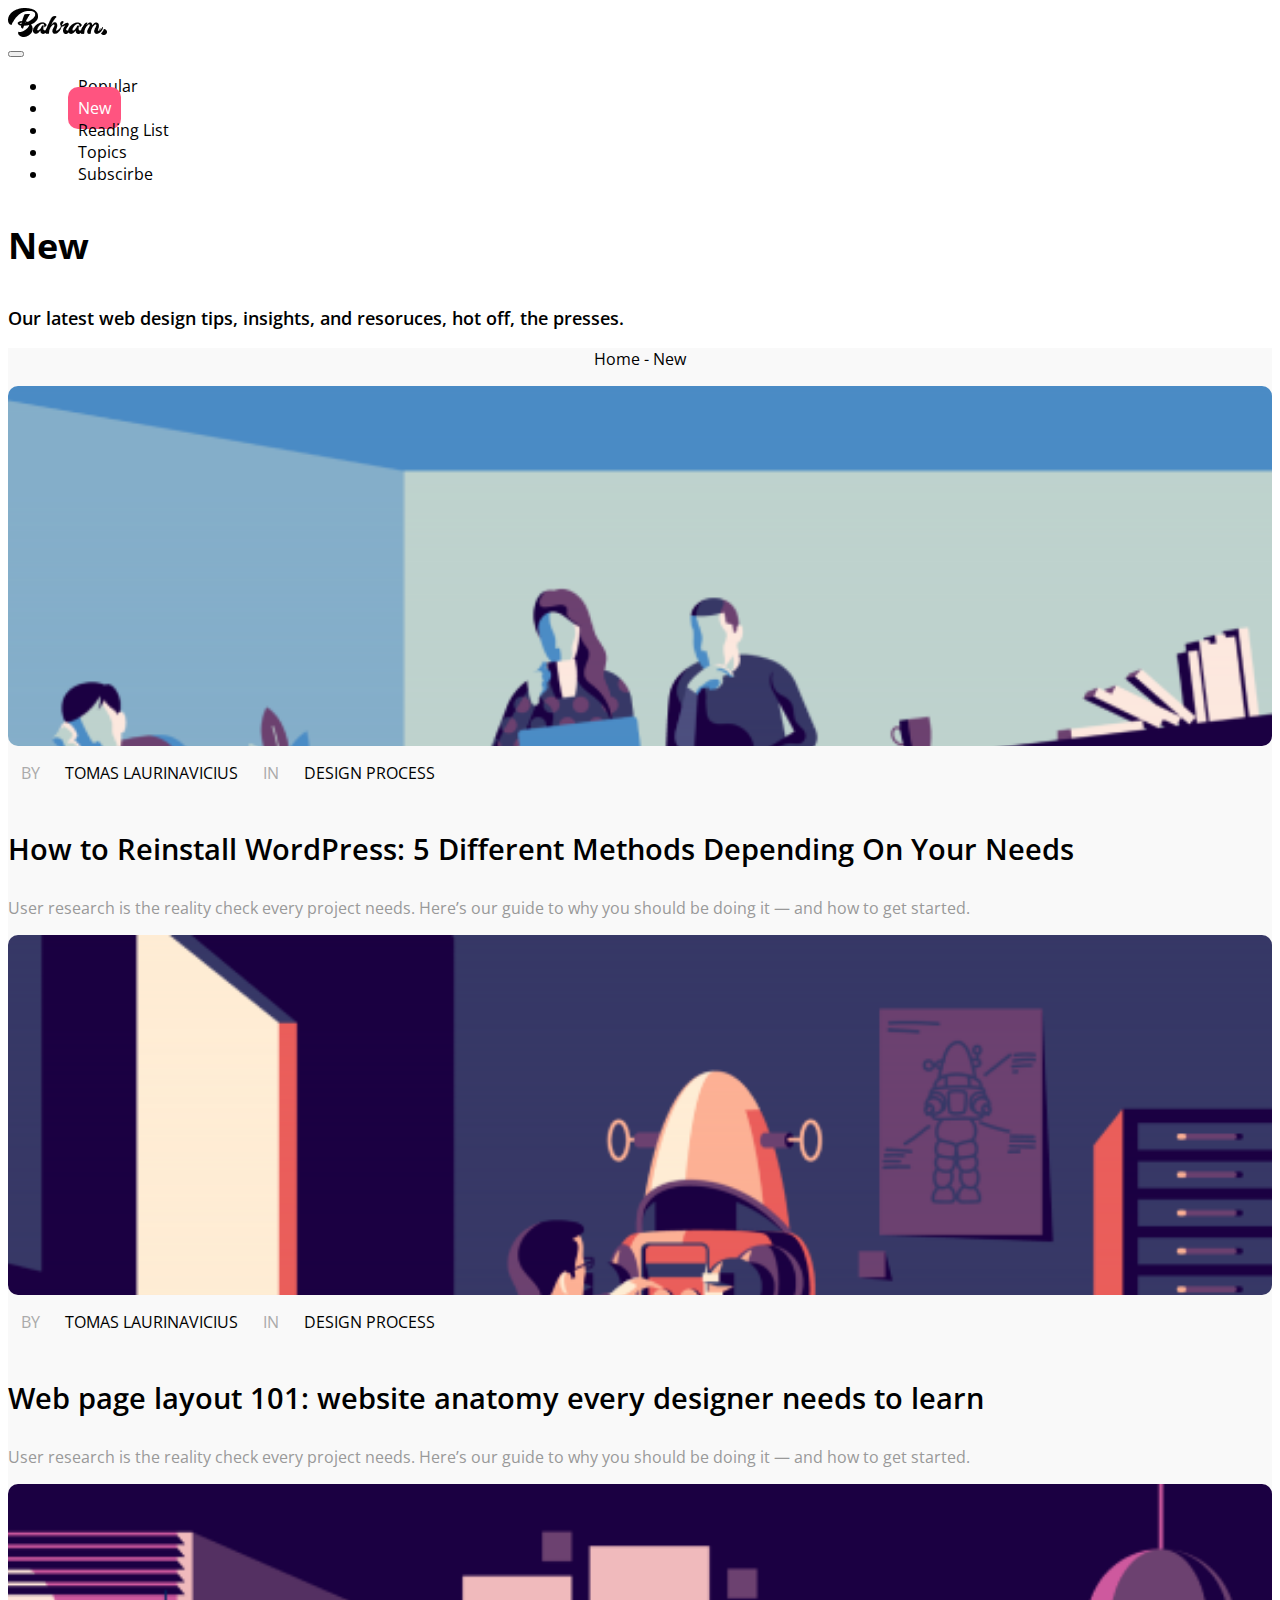
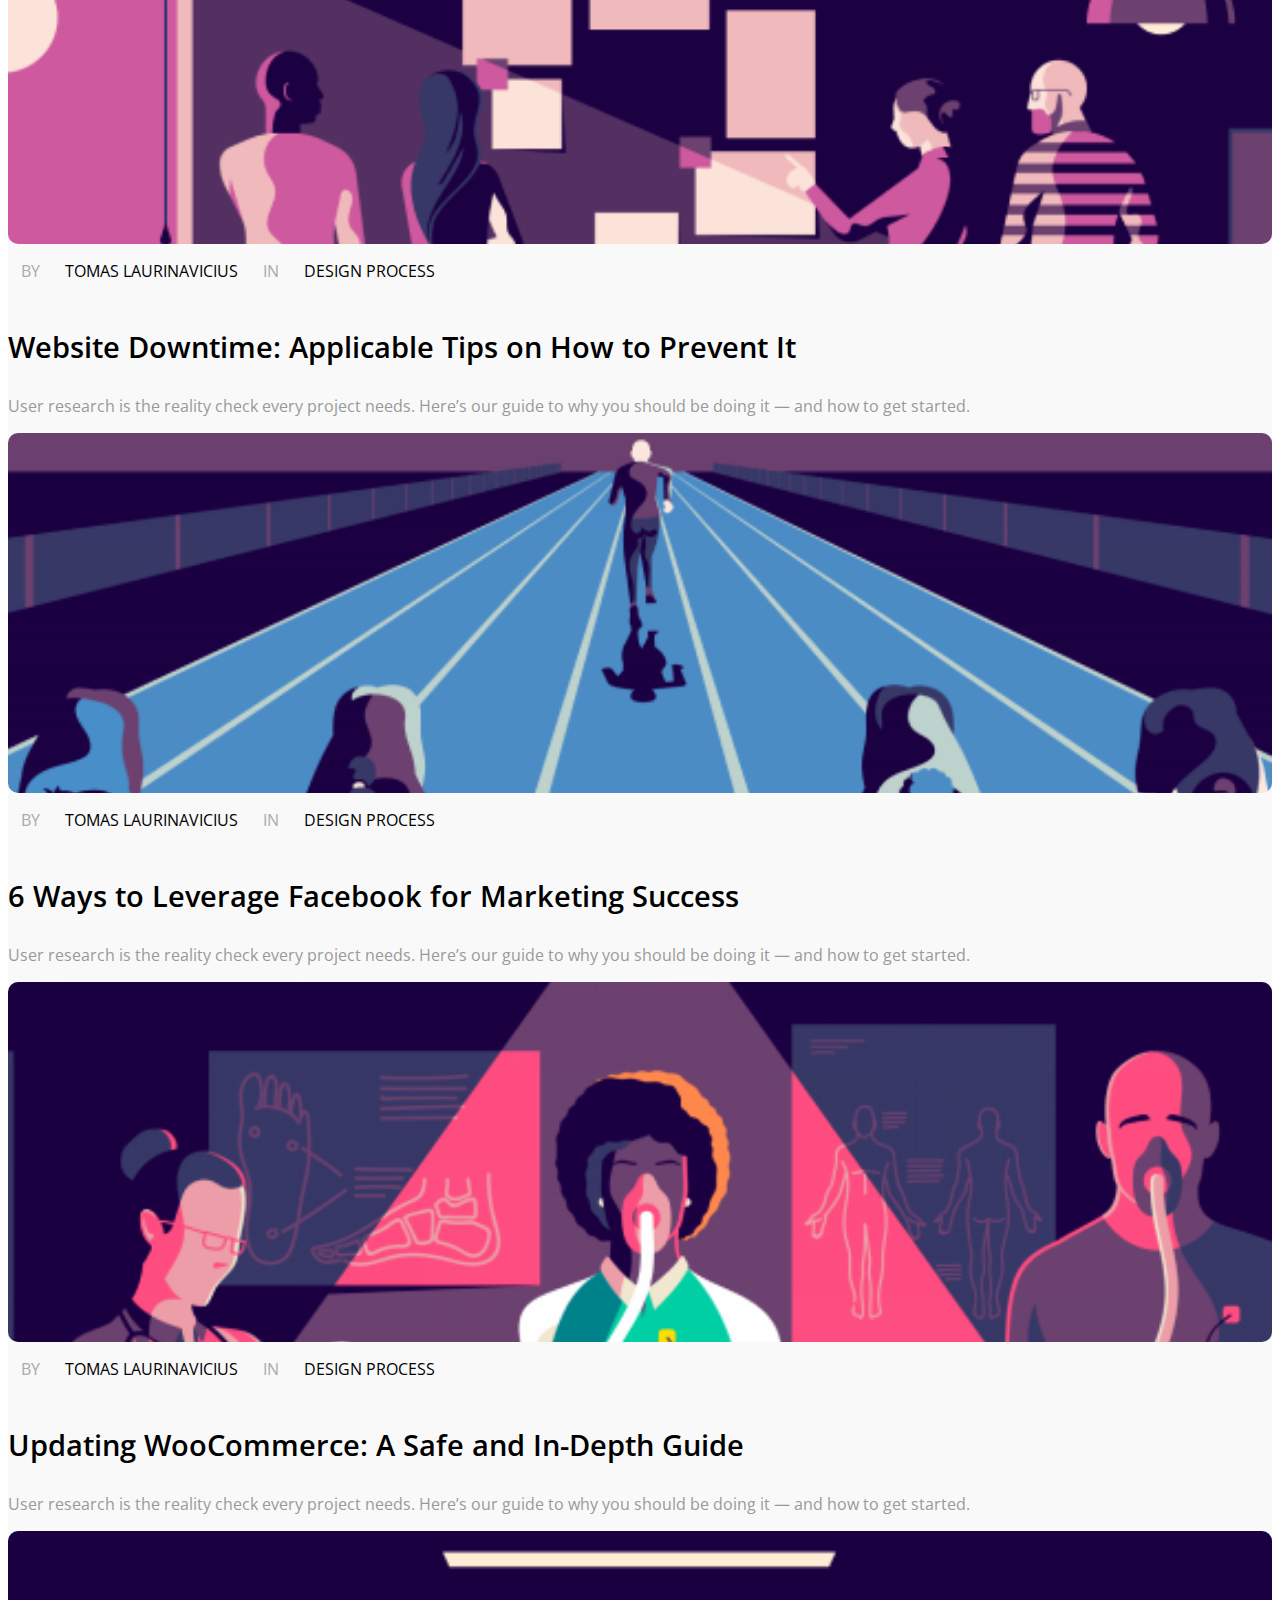
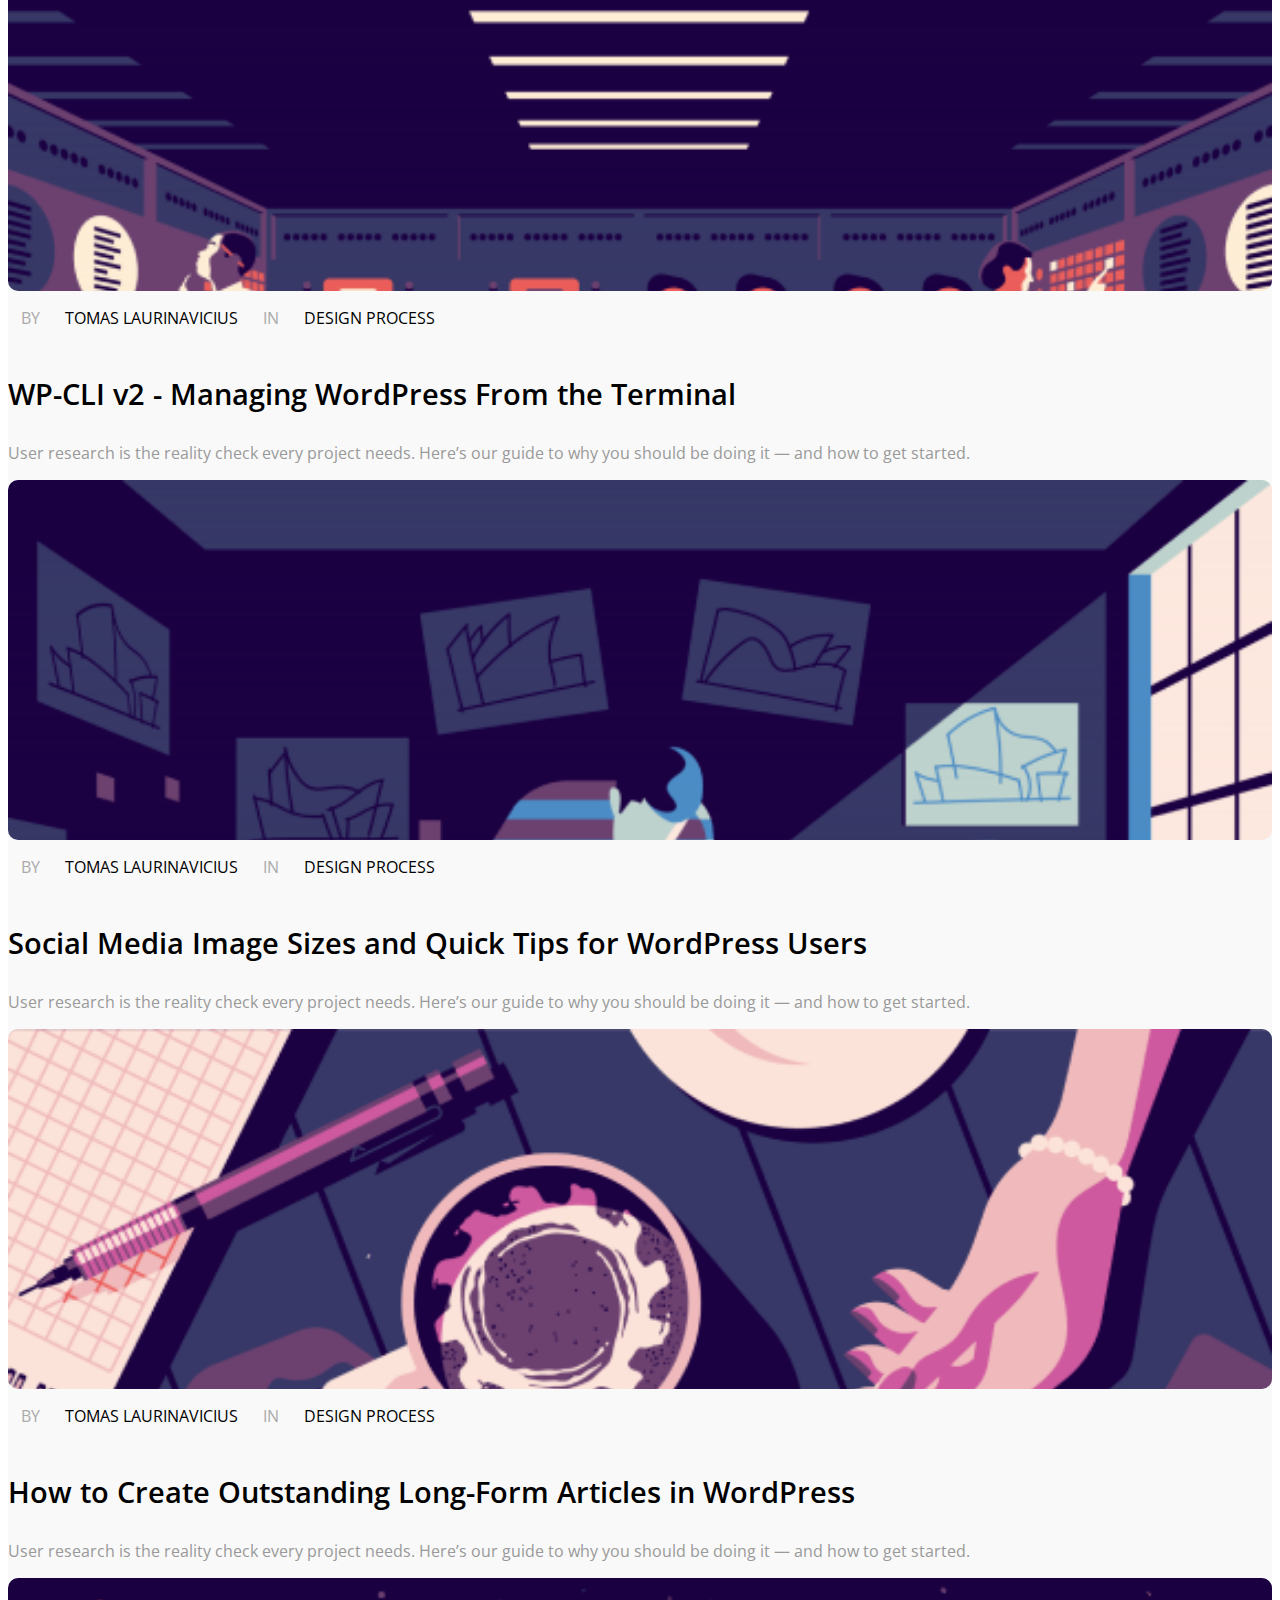
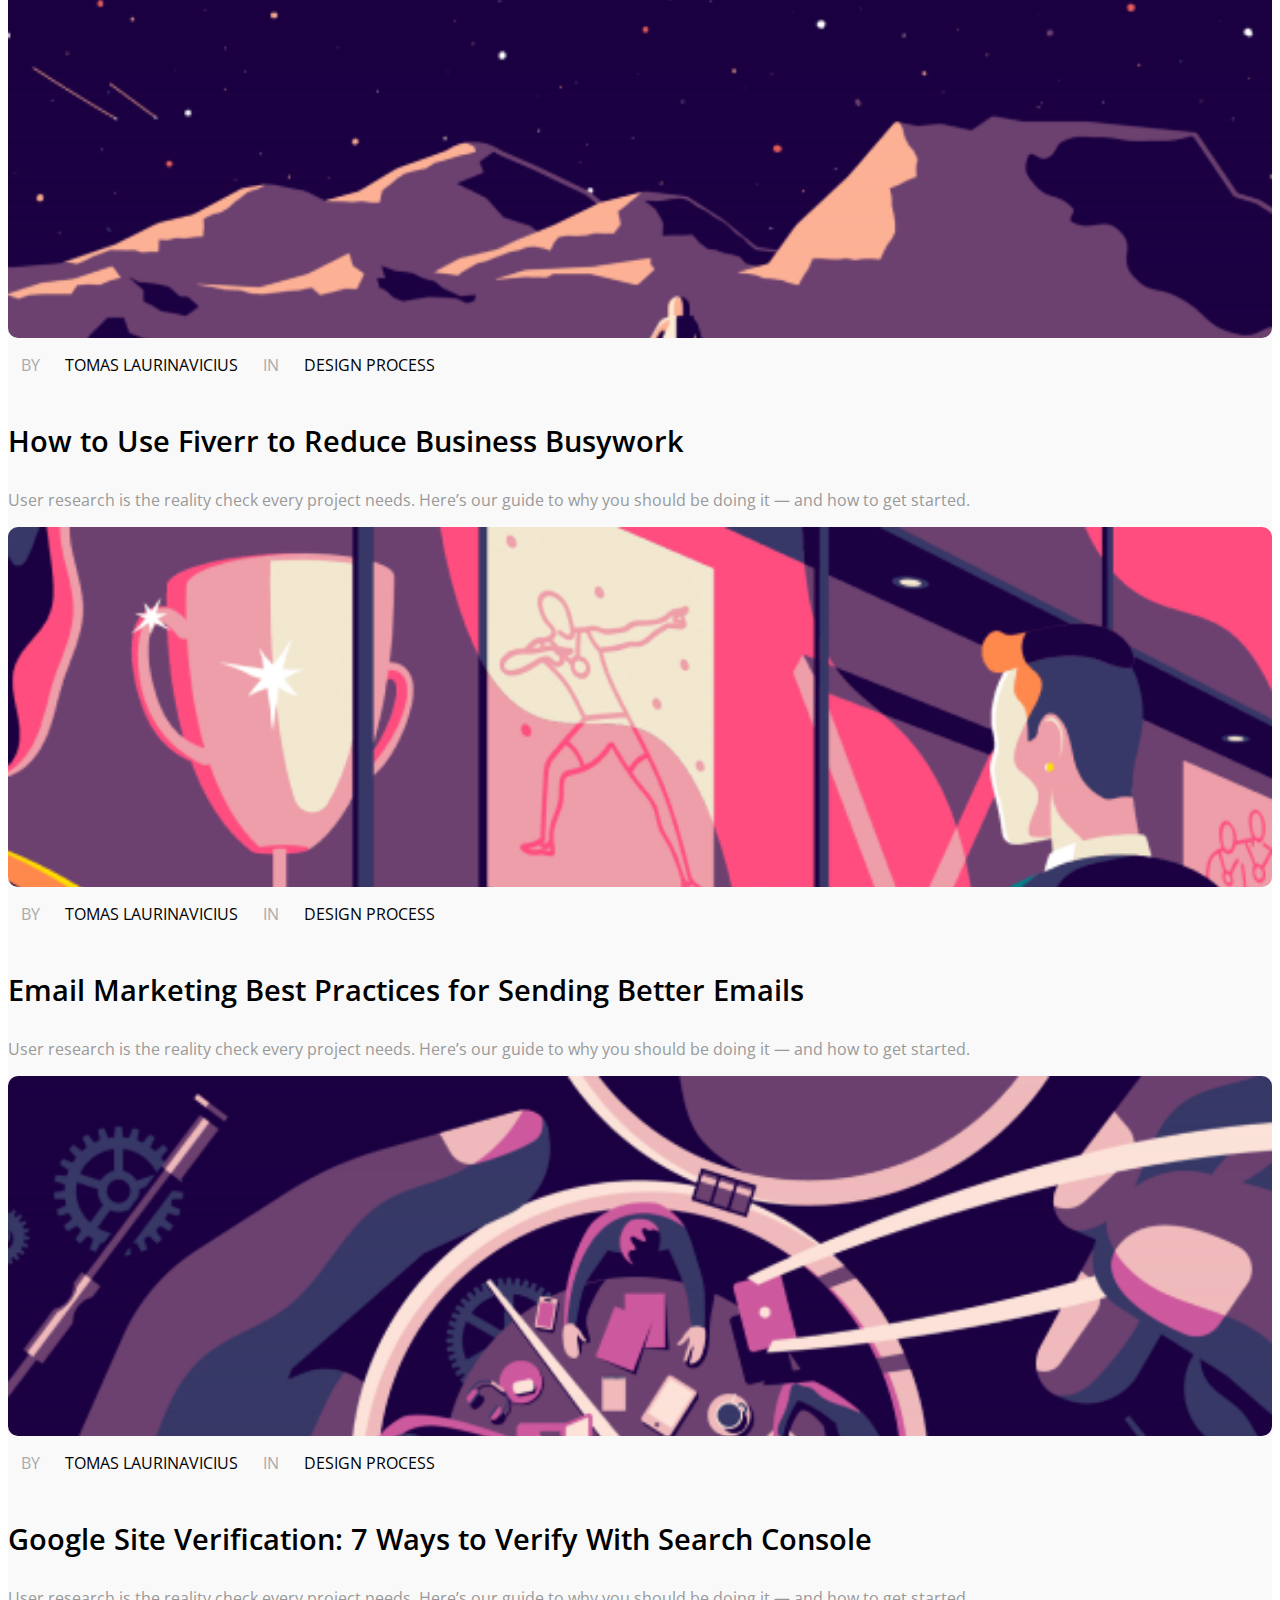
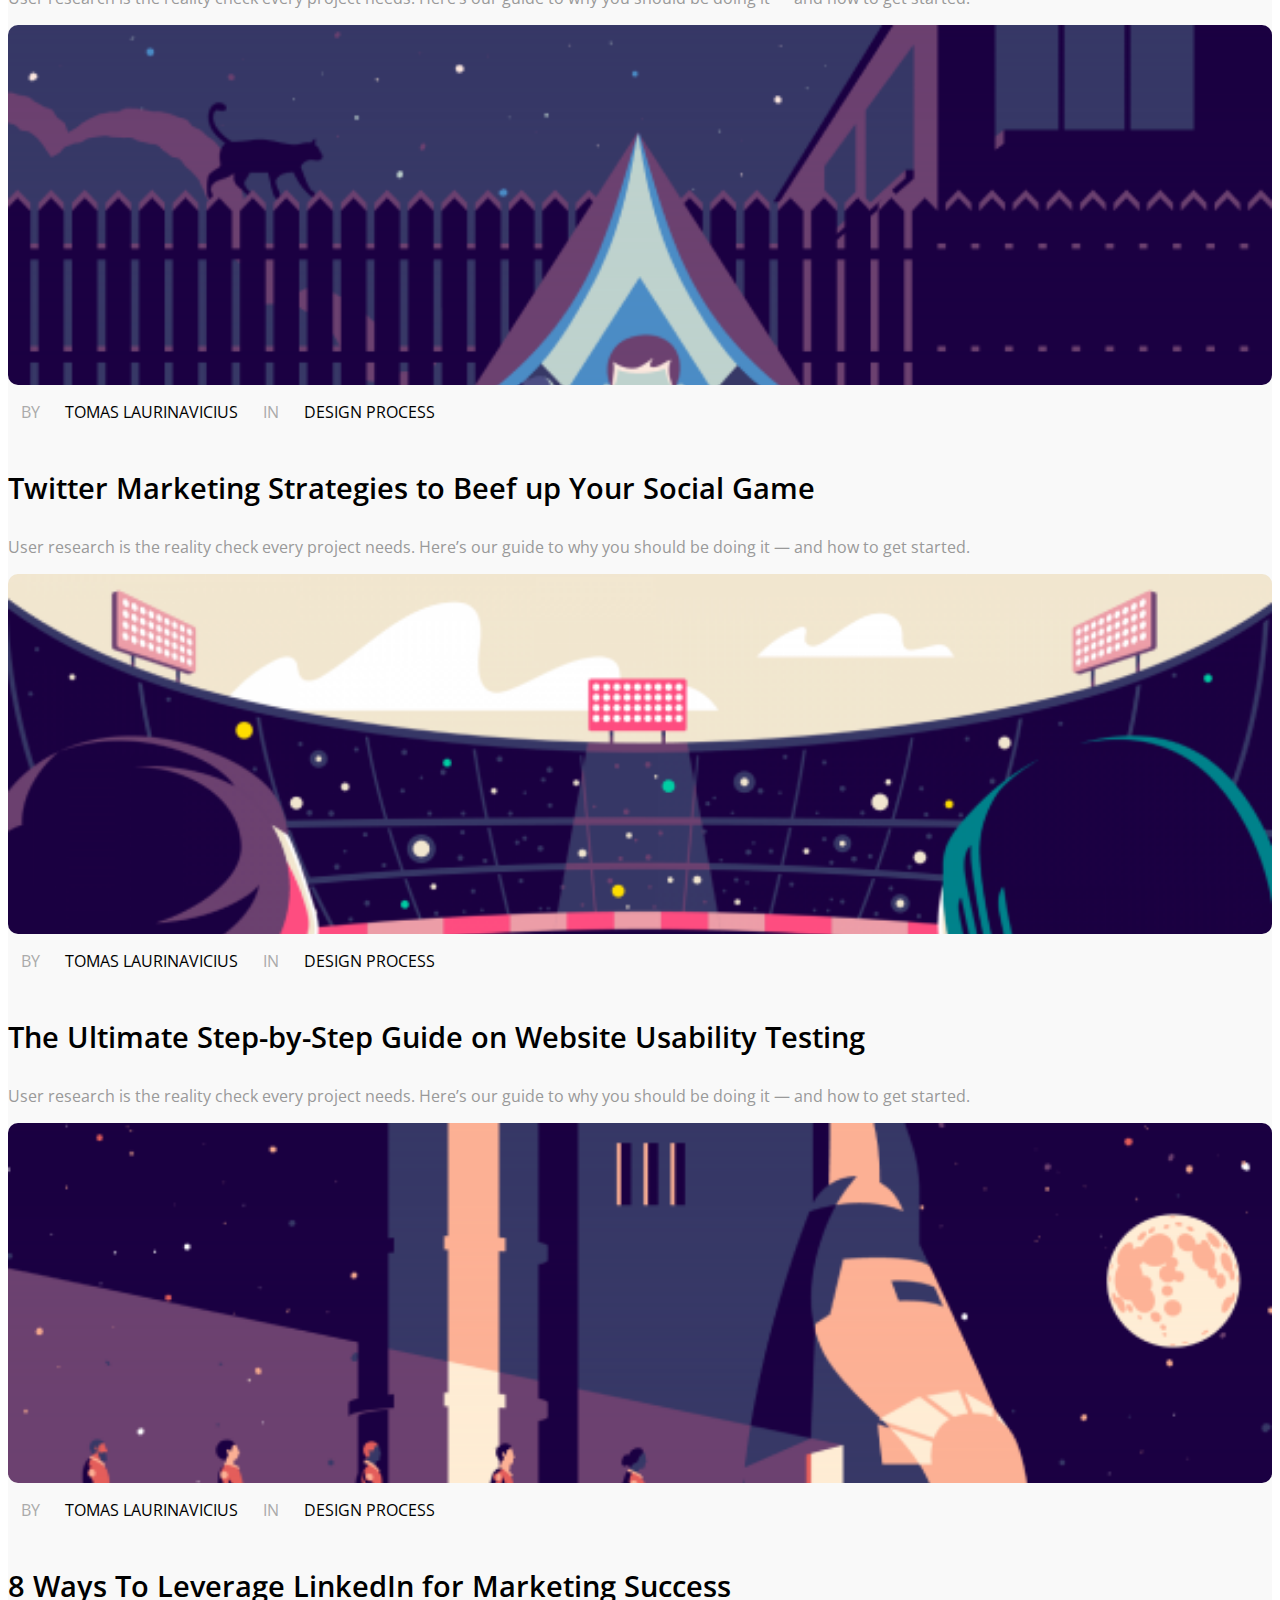
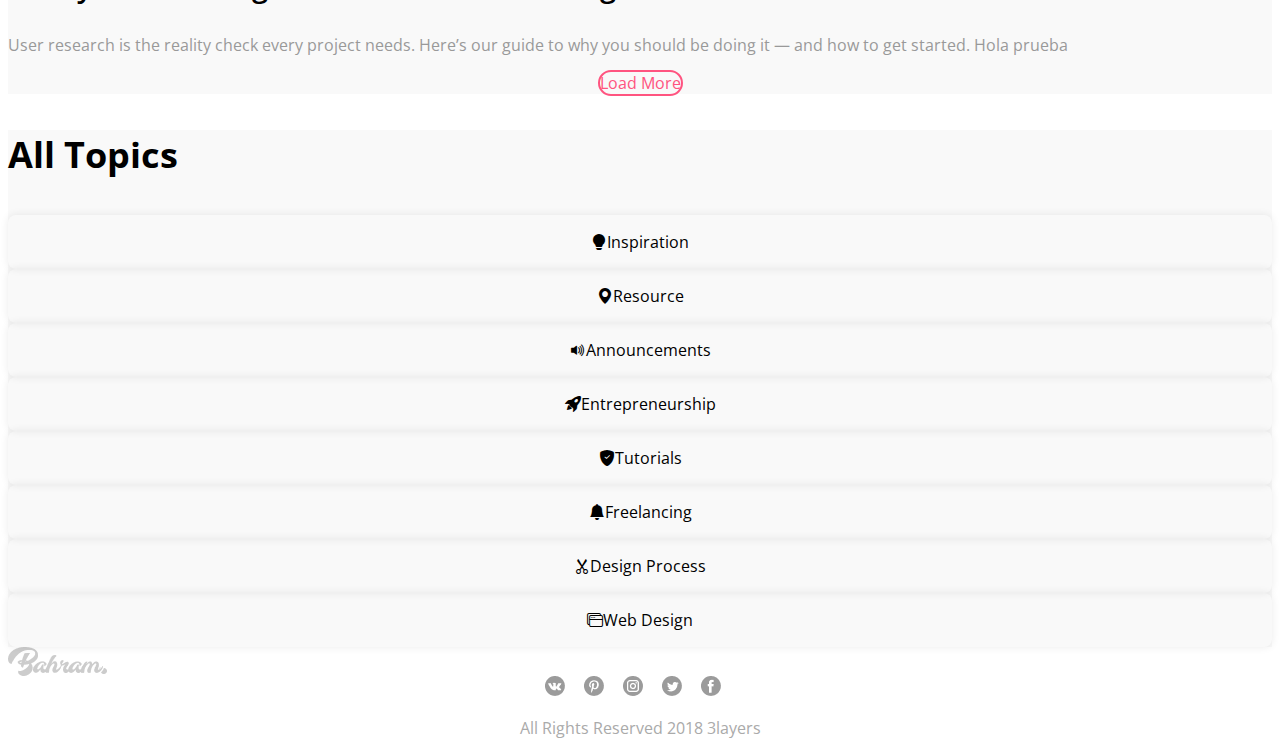
==== commit c9619f42: "v0.4" ====
--- a/index.html
+++ b/index.html
@@ -1,357 +1,414 @@
 <!DOCTYPE html>
 <html lang="es">
-  <head>
-    <meta charset="UTF-8" />
-    <meta http-equiv="X-UA-Compatible" content="IE=edge" />
-    <meta name="viewport" content="width=device-width, initial-scale=1.0" />
-    <link
-      href="https://cdn.jsdelivr.net/npm/bootstrap@5.2.2/dist/css/bootstrap.min.css"
-      rel="stylesheet"
-      integrity="sha384-Zenh87qX5JnK2Jl0vWa8Ck2rdkQ2Bzep5IDxbcnCeuOxjzrPF/et3URy9Bv1WTRi"
-      crossorigin="anonymous"
-    />
-    <script
-      src="https://cdn.jsdelivr.net/npm/bootstrap@5.2.2/dist/js/bootstrap.bundle.min.js"
-      integrity="sha384-OERcA2EqjJCMA+/3y+gxIOqMEjwtxJY7qPCqsdltbNJuaOe923+mo//f6V8Qbsw3"
-      crossorigin="anonymous"
-    ></script>
-    <link rel="stylesheet" href="css/style.css" />
-
-    <title>Pràctica - Menu</title>
-  </head>
-
-  <body>
-    <header class="sticky-top">
-      <nav class="navbar navbar-expand-lg bg-light">
-        <div class="container-xxl">
-          <a class="navbar-brand" href="index.html"><i class="web-icon"></i></a>
-          <button
-            class="navbar-toggler"
-            type="button"
-            data-bs-toggle="collapse"
-            data-bs-target="#navbarSupportedContent"
-            aria-controls="navbarSupportedContent"
-            aria-expanded="false"
-            aria-label="Toggle navigation"
-          >
-            <span class="navbar-toggler-icon"></span>
-          </button>
-          <div class="collapse navbar-collapse" id="navbarSupportedContent">
-            <ul class="navbar-nav me-auto mb-2 mb-lg-0">
-              <li class="nav-item">
-                <a href="post.html">Popular</a>
-              </li>
-              <li class="nav-item">
-                <a class="active" href="post.html">New</a>
-              </li>
-              <li class="nav-item">
-                <a href="post.html">Reading List</a>
-              </li>
-              <li class="nav-item">
-                <a href="post.html">Topics</a>
-              </li>
-              <li class="nav-item">
-                <a href="post.html">Subscirbe</a>
-              </li>
-            </ul>
-            <a href="/"><i class="search"></i></a>
-          </div>
-        </div>
-      </nav>
-    </header>
-
-    <section class="posts">
-      <div class="container text-left">
-        <h3 class="h3-title">New</h3>
-        <p>
-          Our latest web design tips, insights, and resoruces, hot off, the
-          presses.
-        </p>
-        <p>Home - New</p>
-        <div class="row">
-          <div class="col-lg-6">
-            <div class="images image1"></div>
-            <div class="flex">
-              <p class="gray">BY</p>
-              <p>TOMAS LAURINAVICIUS</p>
-              <p class="gray">IN</p>
-              <p>DESIGN PROCESS</p>
-            </div>
-            <a href="post.html"
-              ><p class="title">
-                How to Reinstall WordPress: 5 Different Methods Depending On
-                Your Needs
-              </p></a
-            >
-            <p class="subtitle pb-sm-5 mb-sm-2">
-              User research is the reality check every project needs. Here’s our
-              guide to why you should be doing it — and how to get started.
-            </p>
-          </div>
-
-          <div class="col-lg-6">
-            <div class="images image2"></div>
-            <div class="flex">
-              <p class="gray">BY</p>
-              <p>TOMAS LAURINAVICIUS</p>
-              <p class="gray">IN</p>
-              <p>DESIGN PROCESS</p>
-            </div>
-            <a href="post.html"
-              ><p class="title">
-                Web page layout 101: website anatomy every designer needs to
-                learn
-              </p></a
-            >
-            <p class="subtitle pb-sm-5 mb-sm-2">
-              User research is the reality check every project needs. Here’s our
-              guide to why you should be doing it — and how to get started.
-            </p>
-          </div>
-        </div>
-
-        <div class="row">
-          <div class="col-lg-6">
-            <div class="images image3"></div>
-            <div class="flex">
-              <p class="gray">BY</p>
-              <p>TOMAS LAURINAVICIUS</p>
-              <p class="gray">IN</p>
-              <p>DESIGN PROCESS</p>
-            </div>
-            <a href="post.html"
-              ><p class="title">
-                Website Downtime: Applicable Tips on How to Prevent It
-              </p></a
-            >
-            <p class="subtitle pb-sm-5 mb-sm-2">
-              User research is the reality check every project needs. Here’s our
-              guide to why you should be doing it — and how to get started.
-            </p>
-          </div>
-
-          <div class="col-lg-6">
-            <div class="images image4"></div>
-            <div class="flex">
-              <p class="gray">BY</p>
-              <p>TOMAS LAURINAVICIUS</p>
-              <p class="gray">IN</p>
-              <p>DESIGN PROCESS</p>
-            </div>
-            <a href="post.html"
-              ><p class="title">
-                6 Ways to Leverage Facebook for Marketing Success
-              </p></a
-            >
-            <p class="subtitle pb-sm-5 mb-sm-2">
-              User research is the reality check every project needs. Here’s our
-              guide to why you should be doing it — and how to get started.
-            </p>
-          </div>
-        </div>
-
-        <div class="row">
-          <div class="col-lg-6">
-            <div class="images image5"></div>
-            <div class="flex">
-              <p class="gray">BY</p>
-              <p>TOMAS LAURINAVICIUS</p>
-              <p class="gray">IN</p>
-              <p>DESIGN PROCESS</p>
-            </div>
-            <a href="post.html"
-              ><p class="title">
-                Updating WooCommerce: A Safe and In-Depth Guide
-              </p></a
-            >
-            <p class="subtitle pb-sm-5 mb-sm-2">
-              User research is the reality check every project needs. Here’s our
-              guide to why you should be doing it — and how to get started.
-            </p>
-          </div>
-
-          <div class="col-lg-6">
-            <div class="images image6"></div>
-            <div class="flex">
-              <p class="gray">BY</p>
-              <p>TOMAS LAURINAVICIUS</p>
-              <p class="gray">IN</p>
-              <p>DESIGN PROCESS</p>
-            </div>
-            <a href="post.html"
-              ><p class="title">
-                WP-CLI v2 - Managing WordPress From the Terminal
-              </p></a
-            >
-            <p class="subtitle pb-sm-5 mb-sm-2">
-              User research is the reality check every project needs. Here’s our
-              guide to why you should be doing it — and how to get started.
-            </p>
-          </div>
-        </div>
-
-        <div class="row">
-          <div class="col-lg-6">
-            <div class="images image7"></div>
-            <div class="flex">
-              <p class="gray">BY</p>
-              <p>TOMAS LAURINAVICIUS</p>
-              <p class="gray">IN</p>
-              <p>DESIGN PROCESS</p>
-            </div>
-            <a href="post.html"
-              ><p class="title">
-                Social Media Image Sizes and Quick Tips for WordPress Users
-              </p></a
-            >
-            <p class="subtitle pb-sm-5 mb-sm-2">
-              User research is the reality check every project needs. Here’s our
-              guide to why you should be doing it — and how to get started.
-            </p>
-          </div>
-
-          <div class="col-lg-6">
-            <div class="images image8"></div>
-            <div class="flex">
-              <p class="gray">BY</p>
-              <p>TOMAS LAURINAVICIUS</p>
-              <p class="gray">IN</p>
-              <p>DESIGN PROCESS</p>
-            </div>
-            <a href="post.html"
-              ><p class="title">
-                How to Create Outstanding Long-Form Articles in WordPress
-              </p></a
-            >
-            <p class="subtitle pb-sm-5 mb-sm-2">
-              User research is the reality check every project needs. Here’s our
-              guide to why you should be doing it — and how to get started.
-            </p>
-          </div>
-        </div>
-
-        <div class="row">
-          <div class="col-lg-6">
-            <div class="images image9"></div>
-            <div class="flex">
-              <p class="gray">BY</p>
-              <p>TOMAS LAURINAVICIUS</p>
-              <p class="gray">IN</p>
-              <p>DESIGN PROCESS</p>
-            </div>
-            <a href="post.html"
-              ><p class="title">
-                How to Use Fiverr to Reduce Business Busywork
-              </p></a
-            >
-            <p class="subtitle pb-sm-5 mb-sm-2">
-              User research is the reality check every project needs. Here’s our
-              guide to why you should be doing it — and how to get started.
-            </p>
-          </div>
-
-          <div class="col-lg-6">
-            <div class="images image10"></div>
-            <div class="flex">
-              <p class="gray">BY</p>
-              <p>TOMAS LAURINAVICIUS</p>
-              <p class="gray">IN</p>
-              <p>DESIGN PROCESS</p>
-            </div>
-            <a href="post.html"
-              ><p class="title">
-                Email Marketing Best Practices for Sending Better Emails
-              </p></a
-            >
-            <p class="subtitle pb-sm-5 mb-sm-2">
-              User research is the reality check every project needs. Here’s our
-              guide to why you should be doing it — and how to get started.
-            </p>
-          </div>
-        </div>
-
-        <div class="row">
-          <div class="col-lg-6">
-            <div class="images image11"></div>
-            <div class="flex">
-              <p class="gray">BY</p>
-              <p>TOMAS LAURINAVICIUS</p>
-              <p class="gray">IN</p>
-              <p>DESIGN PROCESS</p>
-            </div>
-            <a href="post.html"
-              ><p class="title">
-                Google Site Verification: 7 Ways to Verify With Search Console
-              </p></a
-            >
-            <p class="subtitle pb-sm-5 mb-sm-2">
-              User research is the reality check every project needs. Here’s our
-              guide to why you should be doing it — and how to get started.
-            </p>
-          </div>
-
-          <div class="col-lg-6">
-            <div class="images image12"></div>
-            <div class="flex">
-              <p class="gray">BY</p>
-              <p>TOMAS LAURINAVICIUS</p>
-              <p class="gray">IN</p>
-              <p>DESIGN PROCESS</p>
-            </div>
-            <a href="post.html"
-              ><p class="title">
-                Twitter Marketing Strategies to Beef up Your Social Game
-              </p></a
-            >
-            <p class="subtitle pb-sm-5 mb-sm-2">
-              User research is the reality check every project needs. Here’s our
-              guide to why you should be doing it — and how to get started.
-            </p>
-          </div>
-        </div>
-
-        <div class="row">
-          <div class="col-lg-6">
-            <div class="images image13"></div>
-            <div class="flex">
-              <p class="gray">BY</p>
-              <p>TOMAS LAURINAVICIUS</p>
-              <p class="gray">IN</p>
-              <p>DESIGN PROCESS</p>
-            </div>
-            <a href="post.html"
-              ><p class="title">
-                The Ultimate Step-by-Step Guide on Website Usability Testing
-              </p></a
-            >
-            <p class="subtitle pb-sm-5 mb-sm-2">
-              User research is the reality check every project needs. Here’s our
-              guide to why you should be doing it — and how to get started.
-            </p>
-          </div>
-
-          <div class="col-lg-6">
-            <div class="images image14"></div>
-            <div class="flex">
-              <p class="gray">BY</p>
-              <p>TOMAS LAURINAVICIUS</p>
-              <p class="gray">IN</p>
-              <p>DESIGN PROCESS</p>
-            </div>
-            <a href="post.html"
-              ><p class="title">
-                8 Ways To Leverage LinkedIn for Marketing Success
-              </p></a
-            >
-            <p class="subtitle pb-sm-5 mb-sm-2">
-              User research is the reality check every project needs. Here’s our
-              guide to why you should be doing it — and how to get started. Hola
-              prueba
-            </p>
-          </div>
-        </div>
-      </div>
+
+<head>
+  <meta charset="UTF-8" />
+  <meta http-equiv="X-UA-Compatible" content="IE=edge" />
+  <meta name="viewport" content="width=device-width, initial-scale=1.0" />
+  <link href="https://cdn.jsdelivr.net/npm/bootstrap@5.2.2/dist/css/bootstrap.min.css" rel="stylesheet"
+    integrity="sha384-Zenh87qX5JnK2Jl0vWa8Ck2rdkQ2Bzep5IDxbcnCeuOxjzrPF/et3URy9Bv1WTRi" crossorigin="anonymous" />
+  <link rel="stylesheet" href="https://cdn.jsdelivr.net/npm/bootstrap-icons@1.10.2/font/bootstrap-icons.css">
+  <script src="https://cdn.jsdelivr.net/npm/bootstrap@5.2.2/dist/js/bootstrap.bundle.min.js"
+    integrity="sha384-OERcA2EqjJCMA+/3y+gxIOqMEjwtxJY7qPCqsdltbNJuaOe923+mo//f6V8Qbsw3"
+    crossorigin="anonymous"></script>
+  <link rel="stylesheet" href="css/style.css" />
+
+  <title>Pràctica - Menu</title>
+</head>
+
+<body class="container-xxl">
+  <header class="sticky-top">
+    <nav class="navbar navbar-expand-lg bg-light">
+      <div class="container-xxl">
+        <a class="navbar-brand" href="index.html"><i class="web-icon"></i></a>
+        <button class="navbar-toggler" type="button" data-bs-toggle="collapse" data-bs-target="#navbarSupportedContent"
+          aria-controls="navbarSupportedContent" aria-expanded="false" aria-label="Toggle navigation">
+          <span class="navbar-toggler-icon"></span>
+        </button>
+        <div class="collapse navbar-collapse" id="navbarSupportedContent">
+          <ul class="navbar-nav me-auto mb-2 mb-lg-0">
+            <li class="nav-item">
+              <a href="post.html">Popular</a>
+            </li>
+            <li class="nav-item">
+              <a class="active" href="post.html">New</a>
+            </li>
+            <li class="nav-item">
+              <a href="post.html">Reading List</a>
+            </li>
+            <li class="nav-item">
+              <a href="post.html">Topics</a>
+            </li>
+            <li class="nav-item">
+              <a href="post.html">Subscirbe</a>
+            </li>
+          </ul>
+          <a href="/"><i class="search"></i></a>
+        </div>
+      </div>
+    </nav>
+  </header>
+
+  <section class="container text-left title-page">
+    <h3 class="h3-title">New</h3>
+    <p class="p-subtitle">
+      Our latest web design tips, insights, and resoruces, hot off, the
+      presses.
+    </p>
+  </section>
+
+  <section class="posts bg-c-f9">
+    <p>Home - New</p>
+    <div class="container text-left">
+      <div class="row">
+        <div class="col-lg-6">
+          <div class="images image1"></div>
+          <div class="flex">
+            <p class="gray">BY</p>
+            <p>TOMAS LAURINAVICIUS</p>
+            <p class="gray">IN</p>
+            <p>DESIGN PROCESS</p>
+          </div>
+          <a href="post.html">
+            <p class="title">
+              How to Reinstall WordPress: 5 Different Methods Depending On
+              Your Needs
+            </p>
+          </a>
+          <p class="subtitle pb-sm-5 mb-sm-2">
+            User research is the reality check every project needs. Here’s our
+            guide to why you should be doing it — and how to get started.
+          </p>
+        </div>
+
+        <div class="col-lg-6">
+          <div class="images image2"></div>
+          <div class="flex">
+            <p class="gray">BY</p>
+            <p>TOMAS LAURINAVICIUS</p>
+            <p class="gray">IN</p>
+            <p>DESIGN PROCESS</p>
+          </div>
+          <a href="post.html">
+            <p class="title">
+              Web page layout 101: website anatomy every designer needs to
+              learn
+            </p>
+          </a>
+          <p class="subtitle pb-sm-5 mb-sm-2">
+            User research is the reality check every project needs. Here’s our
+            guide to why you should be doing it — and how to get started.
+          </p>
+        </div>
+      </div>
+
+      <div class="row">
+        <div class="col-lg-6">
+          <div class="images image3"></div>
+          <div class="flex">
+            <p class="gray">BY</p>
+            <p>TOMAS LAURINAVICIUS</p>
+            <p class="gray">IN</p>
+            <p>DESIGN PROCESS</p>
+          </div>
+          <a href="post.html">
+            <p class="title">
+              Website Downtime: Applicable Tips on How to Prevent It
+            </p>
+          </a>
+          <p class="subtitle pb-sm-5 mb-sm-2">
+            User research is the reality check every project needs. Here’s our
+            guide to why you should be doing it — and how to get started.
+          </p>
+        </div>
+
+        <div class="col-lg-6">
+          <div class="images image4"></div>
+          <div class="flex">
+            <p class="gray">BY</p>
+            <p>TOMAS LAURINAVICIUS</p>
+            <p class="gray">IN</p>
+            <p>DESIGN PROCESS</p>
+          </div>
+          <a href="post.html">
+            <p class="title">
+              6 Ways to Leverage Facebook for Marketing Success
+            </p>
+          </a>
+          <p class="subtitle pb-sm-5 mb-sm-2">
+            User research is the reality check every project needs. Here’s our
+            guide to why you should be doing it — and how to get started.
+          </p>
+        </div>
+      </div>
+
+      <div class="row">
+        <div class="col-lg-6">
+          <div class="images image5"></div>
+          <div class="flex">
+            <p class="gray">BY</p>
+            <p>TOMAS LAURINAVICIUS</p>
+            <p class="gray">IN</p>
+            <p>DESIGN PROCESS</p>
+          </div>
+          <a href="post.html">
+            <p class="title">
+              Updating WooCommerce: A Safe and In-Depth Guide
+            </p>
+          </a>
+          <p class="subtitle pb-sm-5 mb-sm-2">
+            User research is the reality check every project needs. Here’s our
+            guide to why you should be doing it — and how to get started.
+          </p>
+        </div>
+
+        <div class="col-lg-6">
+          <div class="images image6"></div>
+          <div class="flex">
+            <p class="gray">BY</p>
+            <p>TOMAS LAURINAVICIUS</p>
+            <p class="gray">IN</p>
+            <p>DESIGN PROCESS</p>
+          </div>
+          <a href="post.html">
+            <p class="title">
+              WP-CLI v2 - Managing WordPress From the Terminal
+            </p>
+          </a>
+          <p class="subtitle pb-sm-5 mb-sm-2">
+            User research is the reality check every project needs. Here’s our
+            guide to why you should be doing it — and how to get started.
+          </p>
+        </div>
+      </div>
+
+      <div class="row">
+        <div class="col-lg-6">
+          <div class="images image7"></div>
+          <div class="flex">
+            <p class="gray">BY</p>
+            <p>TOMAS LAURINAVICIUS</p>
+            <p class="gray">IN</p>
+            <p>DESIGN PROCESS</p>
+          </div>
+          <a href="post.html">
+            <p class="title">
+              Social Media Image Sizes and Quick Tips for WordPress Users
+            </p>
+          </a>
+          <p class="subtitle pb-sm-5 mb-sm-2">
+            User research is the reality check every project needs. Here’s our
+            guide to why you should be doing it — and how to get started.
+          </p>
+        </div>
+
+        <div class="col-lg-6">
+          <div class="images image8"></div>
+          <div class="flex">
+            <p class="gray">BY</p>
+            <p>TOMAS LAURINAVICIUS</p>
+            <p class="gray">IN</p>
+            <p>DESIGN PROCESS</p>
+          </div>
+          <a href="post.html">
+            <p class="title">
+              How to Create Outstanding Long-Form Articles in WordPress
+            </p>
+          </a>
+          <p class="subtitle pb-sm-5 mb-sm-2">
+            User research is the reality check every project needs. Here’s our
+            guide to why you should be doing it — and how to get started.
+          </p>
+        </div>
+      </div>
+
+      <div class="row">
+        <div class="col-lg-6">
+          <div class="images image9"></div>
+          <div class="flex">
+            <p class="gray">BY</p>
+            <p>TOMAS LAURINAVICIUS</p>
+            <p class="gray">IN</p>
+            <p>DESIGN PROCESS</p>
+          </div>
+          <a href="post.html">
+            <p class="title">
+              How to Use Fiverr to Reduce Business Busywork
+            </p>
+          </a>
+          <p class="subtitle pb-sm-5 mb-sm-2">
+            User research is the reality check every project needs. Here’s our
+            guide to why you should be doing it — and how to get started.
+          </p>
+        </div>
+
+        <div class="col-lg-6">
+          <div class="images image10"></div>
+          <div class="flex">
+            <p class="gray">BY</p>
+            <p>TOMAS LAURINAVICIUS</p>
+            <p class="gray">IN</p>
+            <p>DESIGN PROCESS</p>
+          </div>
+          <a href="post.html">
+            <p class="title">
+              Email Marketing Best Practices for Sending Better Emails
+            </p>
+          </a>
+          <p class="subtitle pb-sm-5 mb-sm-2">
+            User research is the reality check every project needs. Here’s our
+            guide to why you should be doing it — and how to get started.
+          </p>
+        </div>
+      </div>
+
+      <div class="row">
+        <div class="col-lg-6">
+          <div class="images image11"></div>
+          <div class="flex">
+            <p class="gray">BY</p>
+            <p>TOMAS LAURINAVICIUS</p>
+            <p class="gray">IN</p>
+            <p>DESIGN PROCESS</p>
+          </div>
+          <a href="post.html">
+            <p class="title">
+              Google Site Verification: 7 Ways to Verify With Search Console
+            </p>
+          </a>
+          <p class="subtitle pb-sm-5 mb-sm-2">
+            User research is the reality check every project needs. Here’s our
+            guide to why you should be doing it — and how to get started.
+          </p>
+        </div>
+
+        <div class="col-lg-6">
+          <div class="images image12"></div>
+          <div class="flex">
+            <p class="gray">BY</p>
+            <p>TOMAS LAURINAVICIUS</p>
+            <p class="gray">IN</p>
+            <p>DESIGN PROCESS</p>
+          </div>
+          <a href="post.html">
+            <p class="title">
+              Twitter Marketing Strategies to Beef up Your Social Game
+            </p>
+          </a>
+          <p class="subtitle pb-sm-5 mb-sm-2">
+            User research is the reality check every project needs. Here’s our
+            guide to why you should be doing it — and how to get started.
+          </p>
+        </div>
+      </div>
+
+      <div class="row">
+        <div class="col-lg-6">
+          <div class="images image13"></div>
+          <div class="flex">
+            <p class="gray">BY</p>
+            <p>TOMAS LAURINAVICIUS</p>
+            <p class="gray">IN</p>
+            <p>DESIGN PROCESS</p>
+          </div>
+          <a href="post.html">
+            <p class="title">
+              The Ultimate Step-by-Step Guide on Website Usability Testing
+            </p>
+          </a>
+          <p class="subtitle pb-sm-5 mb-sm-2">
+            User research is the reality check every project needs. Here’s our
+            guide to why you should be doing it — and how to get started.
+          </p>
+        </div>
+
+        <div class="col-lg-6">
+          <div class="images image14"></div>
+          <div class="flex">
+            <p class="gray">BY</p>
+            <p>TOMAS LAURINAVICIUS</p>
+            <p class="gray">IN</p>
+            <p>DESIGN PROCESS</p>
+          </div>
+          <a href="post.html">
+            <p class="title">
+              8 Ways To Leverage LinkedIn for Marketing Success
+            </p>
+          </a>
+          <p class="subtitle pb-sm-5 mb-sm-2">
+            User research is the reality check every project needs. Here’s our
+            guide to why you should be doing it — and how to get started. Hola
+            prueba
+          </p>
+        </div>
+      </div>
+      <div class="row m-5">
+        <div class="col">
+          <a class="load-more pe-4 ps-4 pt-2 pb-2" href="index.html">Load More</a>
+        </div>
+      </div>
+    </div>
+  </section>
+
+  <section class="topics bg-c-f9">
+    <section class="container text-left title-page">
+      <h3 class="h3-title">All Topics</h3>
     </section>
-  </body>
-  <footer></footer>
-</html>
+    <div class="row p-2">
+      <div class="col-sm-3 pt-2 pb-2 topic">
+        <i class="bi bi-lightbulb-fill pe-2"></i>
+        <p>Inspiration</p>
+      </div>
+      <div class="col-sm-3 pt-2 pb-2 topic">
+        <i class="bi bi-geo-alt-fill pe-2"></i>
+        <p>Resource</p>
+      </div>
+      <div class="col-sm-3 pt-2 pb-2 topic">
+        <i class="bi bi-volume-up-fill pe-2"></i>
+        <p>Announcements</p>
+      </div>
+      <div class="col-sm-3 pt-2 pb-2 topic">
+        <i class="bi bi-rocket-takeoff-fill pe-2"></i>
+        <p>Entrepreneurship</p>
+      </div>
+    </div>
+    <div class="row p-2">
+      <div class="col-sm-3 pt-2 pb-2 topic">
+        <i class="bi bi-shield-fill-check pe-2"></i>
+        <p>Tutorials</p>
+      </div>
+      <div class="col-sm-3 pt-2 pb-2 topic">
+        <i class="bi bi-bell-fill pe-2"></i>
+        <p>Freelancing</p>
+      </div>
+      <div class="col-sm-3 pt-2 pb-2 topic">
+        <i class="bi bi-scissors pe-2"></i>
+        <p>Design Process</p>
+      </div>
+      <div class="col-sm-3 pt-2 pb-2 topic">
+        <i class="bi bi-window-stack pe-2"></i>
+        <p>Web Design</p>
+      </div>
+    </div>
+  </section>
+
+  <footer>
+    <section class="row">
+      <div class="col-4">
+        <a href="index.html"><i class="web-icon-f"></i></a>
+      </div>
+      <div class="col-4 footer-i">
+        <a href="vk.com"><i class="vk-i"></i></a>
+        <a href="pinterest.com"><i class="pint-i"></i></a>
+        <a href="instagram.com"><i class="inst-i"></i></a>
+        <a href="twitter.com"><i class="twit-i"></i></a>
+        <a href="facebook.com"><i class="face-i"></i></a>
+      </div>
+      <div class="col-4">
+        <p class="gray">All Rights Reserved 2018 3layers </p>
+      </div>
+    </section>
+  </footer>
+</body>
+
+</html>--- a/css/style.css
+++ b/css/style.css
@@ -34,15 +34,12 @@
   color: white;
 }
 
-a i {
+.web-icon {
   width: 99px;
   height: 29px;
   display: block;
   background-repeat: no-repeat;
   background-position: center;
-}
-
-.web-icon {
   background-image: url(../assets/icons/web-icon.png);
 }
 
@@ -50,7 +47,7 @@
   background-image: url(../assets/icons/Icon.png);
 }
 
-ul > li > a {
+ul>li>a {
   padding: 10px;
   margin-left: 20px;
 }
@@ -63,69 +60,72 @@
   background-repeat: no-repeat;
   background-size: cover;
   height: 360px;
-  margin-left: 4%;
   border-radius: 10px;
 }
 
-.image1{
+.image1 {
   background-image: url(../assets/imgs/new1.png);
 }
 
-.image2{
+.image2 {
   background-image: url(../assets/imgs/new2.png);
 }
 
-.image3{
+.image3 {
   background-image: url(../assets/imgs/new3.png);
 }
 
-.image4{
+.image4 {
   background-image: url(../assets/imgs/new4.png);
 }
 
-.image5{
+.image5 {
   background-image: url(../assets/imgs/new5.png);
 }
 
-.image6{
+.image6 {
   background-image: url(../assets/imgs/new6.png);
 }
 
-.image7{
+.image7 {
   background-image: url(../assets/imgs/new7.png);
 }
 
-.image8{
+.image8 {
   background-image: url(../assets/imgs/new8.png);
 }
 
-.image9{
+.image9 {
   background-image: url(../assets/imgs/new9.png);
 }
 
-.image10{
+.image10 {
   background-image: url(../assets/imgs/new10.png);
 }
 
-.image11{
+.image11 {
   background-image: url(../assets/imgs/new11.png);
 }
 
-.image12{
+.image12 {
   background-image: url(../assets/imgs/new12.png);
 }
 
-.image13{
+.image13 {
   background-image: url(../assets/imgs/new13.png);
 }
 
-.image14{
+.image14 {
   background-image: url(../assets/imgs/new14.png);
 }
 
 /* End Images */
 
 /* Beginning Posts */
+
+.bg-c-f9 {
+  background-color: #f9f9f9;
+}
 
 .col-lg-6 div {
   justify-content: left;
@@ -134,6 +134,16 @@
 .flex p {
   margin-left: 1%;
   margin-right: 1%;
+}
+
+.h3-title {
+  font-size: 36px;
+  font-weight: 700;
+}
+
+.p-subtitle {
+  font-size: 18px;
+  font-weight: 600;
 }
 
 .gray {
@@ -152,7 +162,31 @@
   text-align: left;
 }
 
+.load-more {
+  border: 2px solid #FF5480;
+  border-radius: 40px;
+  color: #FF5480;
+  transition-duration: 0.25s;
+}
+
+.load-more:hover {
+  background-color: #FF5480;
+  color: whitesmoke;
+}
+
 /* End Posts */
+
+/* Beginning Topics */
+
+.topic {
+  display: flex;
+  box-shadow: 0px 0px 8px rgba(0, 0, 0, 0.0835598);
+  border-radius: 8px;
+  align-items: center;
+  justify-content: center;
+}
+
+/* End Topics */
 
 /* Beginning post.html CSS */
 
@@ -166,4 +200,48 @@
   color: #4a4a4a;
 }
 
-/* End post.html CSS */+/* End post.html CSS */
+
+/* Beginning Footer Icons */
+
+footer .col-4 {
+  text-align: center;
+}
+
+.web-icon-f {
+  width: 99px;
+  height: 29px;
+  display: block;
+  background-repeat: no-repeat;
+  background-position: center;
+  background-image: url(../assets/icons/web-icon-f.png);
+}
+
+.footer-i>a>i {
+  height: 20px;
+  width: 35px;
+  display: inline-block;
+  background-repeat: no-repeat;
+}
+
+.vk-i {
+  background-image: url(../assets/icons/Vk.png);
+}
+
+.pint-i {
+  background-image: url(../assets/icons/Pinterest.png);
+}
+
+.inst-i {
+  background-image: url(../assets/icons/Instagram.png);
+}
+
+.twit-i {
+  background-image: url(../assets/icons/Twitter.png);
+}
+
+.face-i {
+  background-image: url(../assets/icons/Facebook.png);
+}
+
+/* End Footer Icons */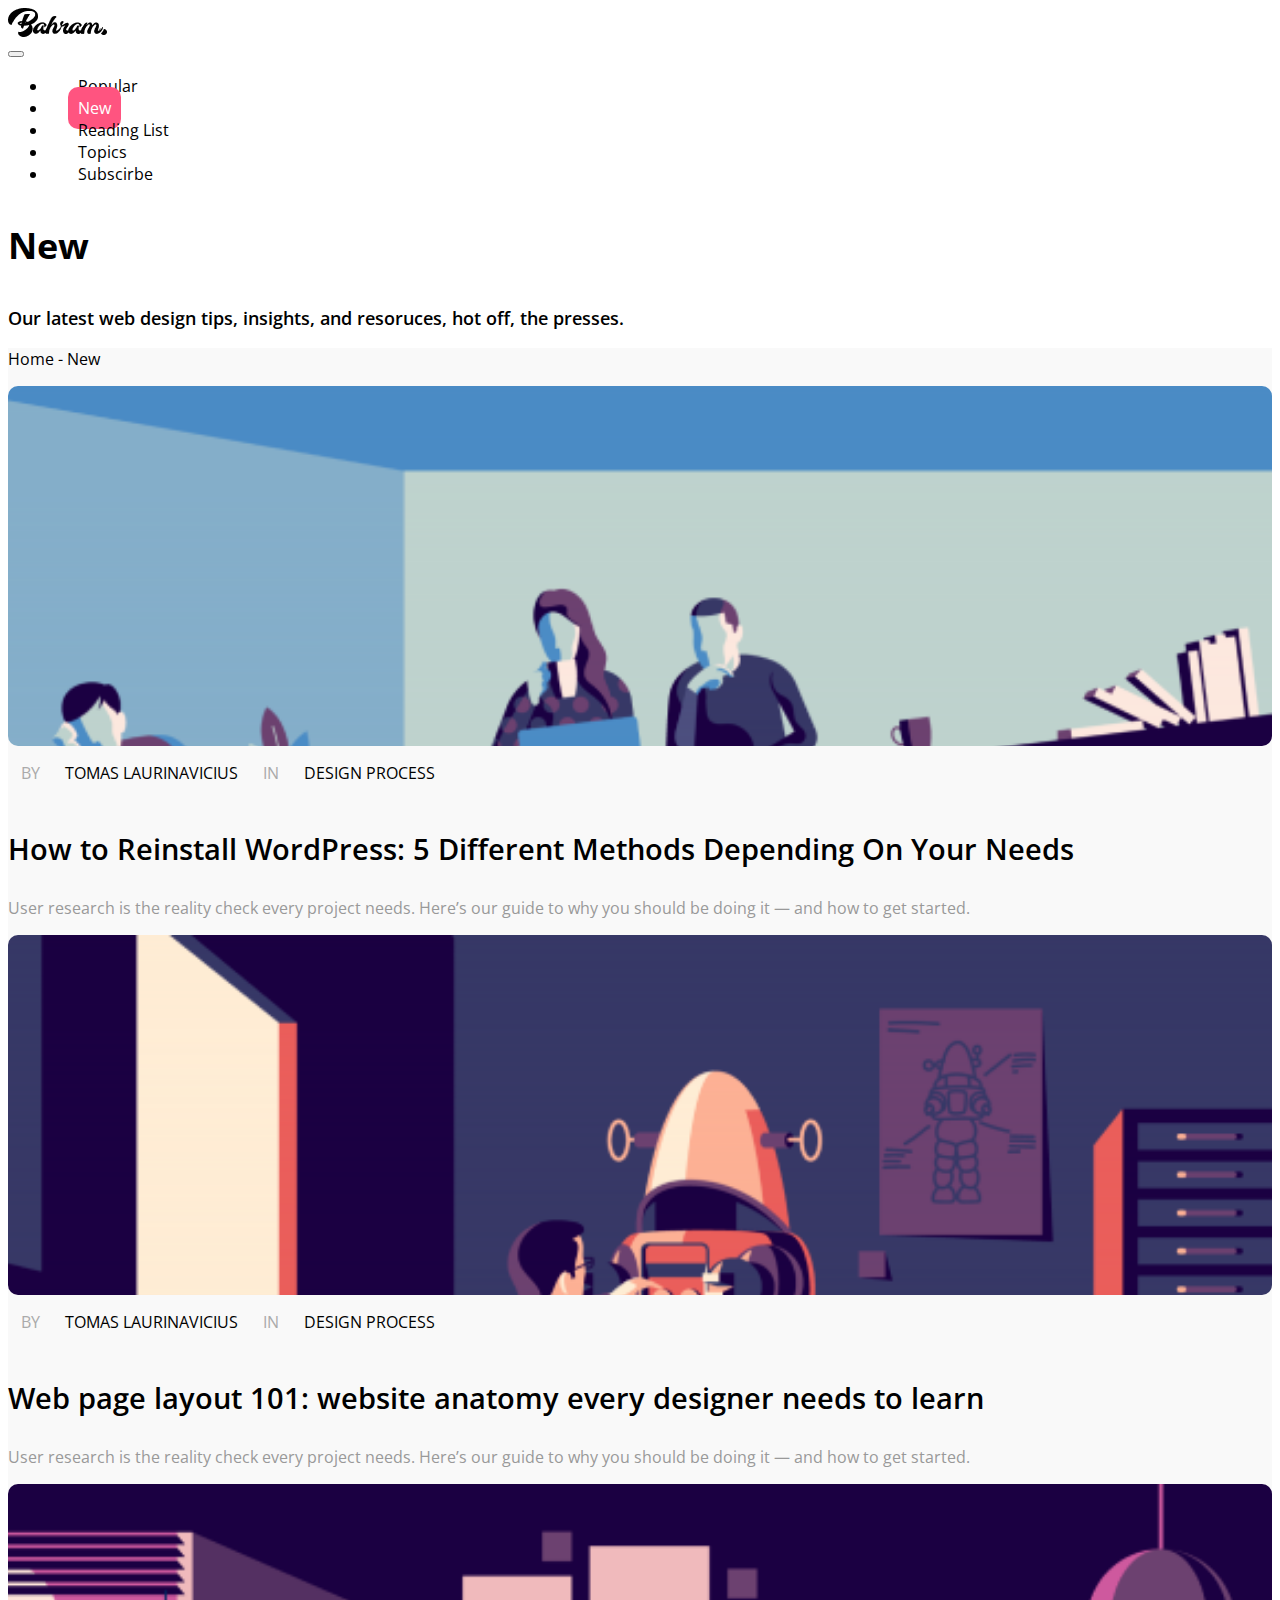
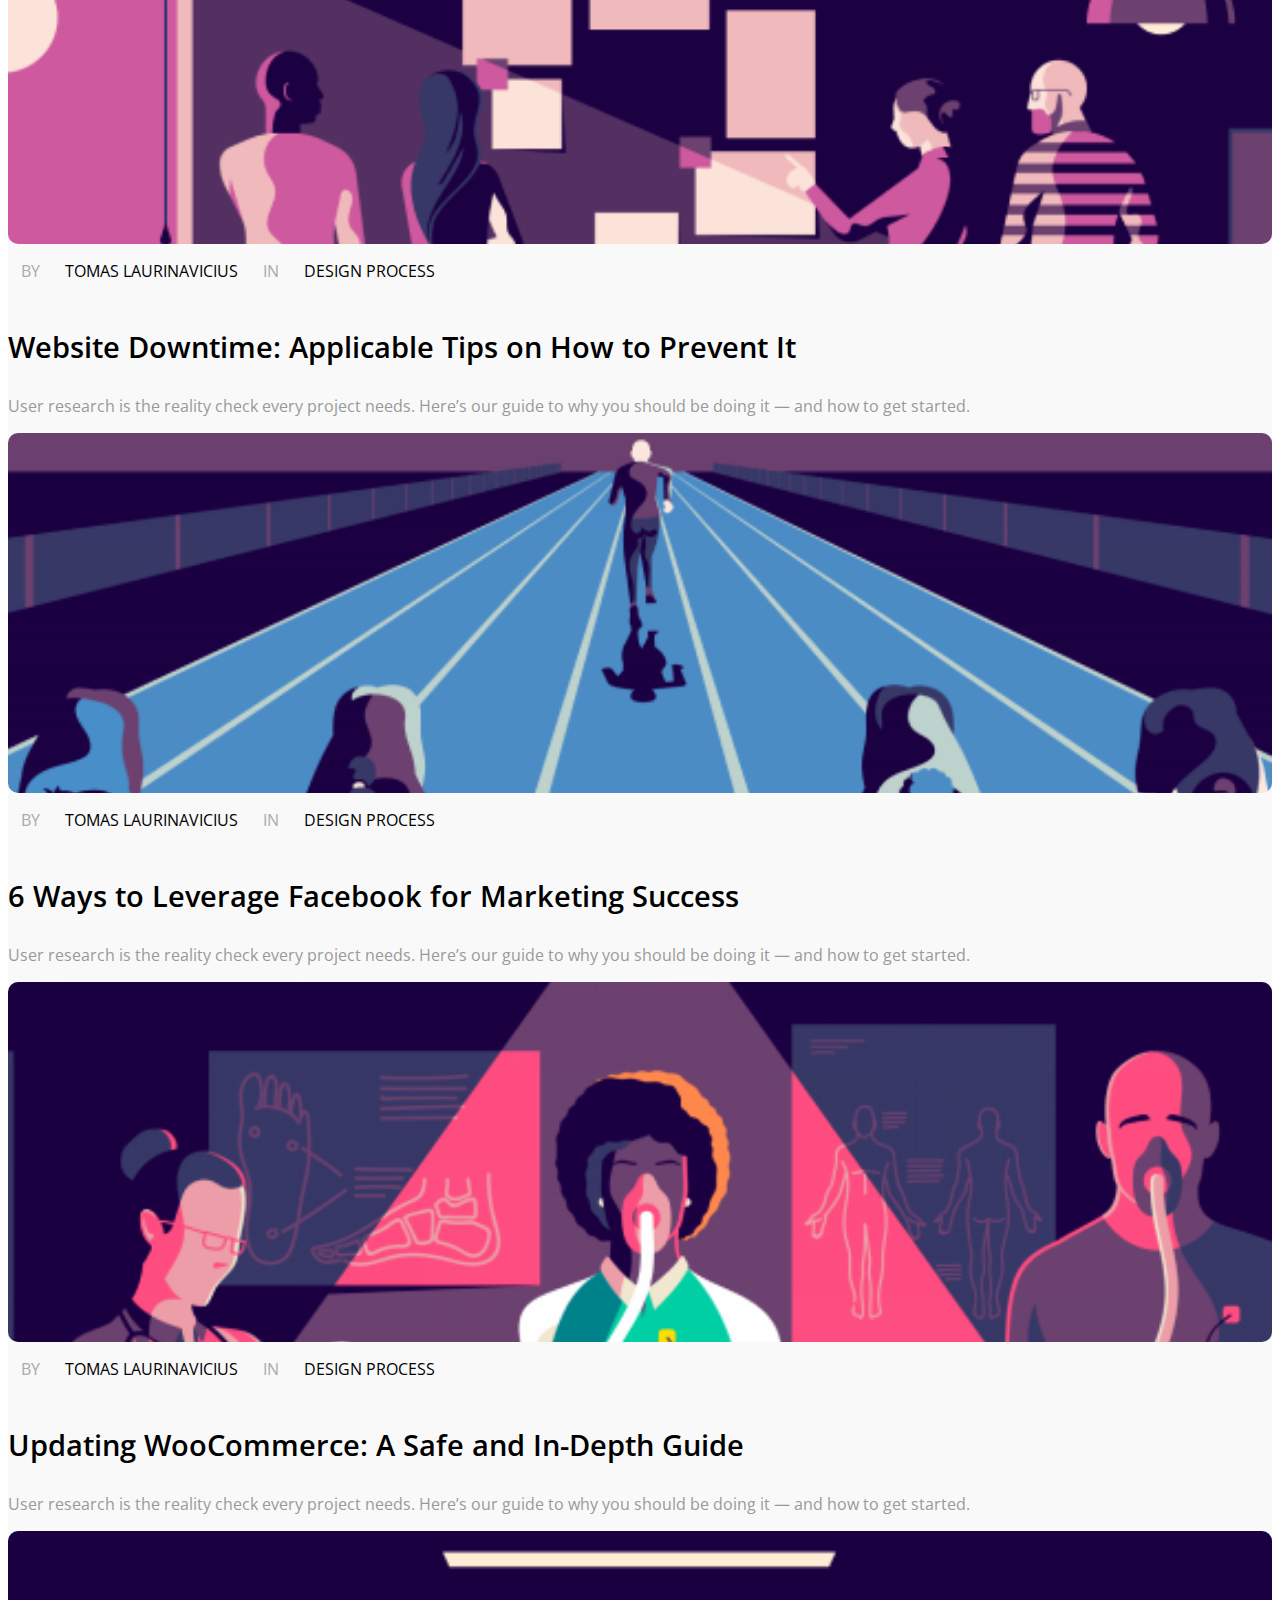
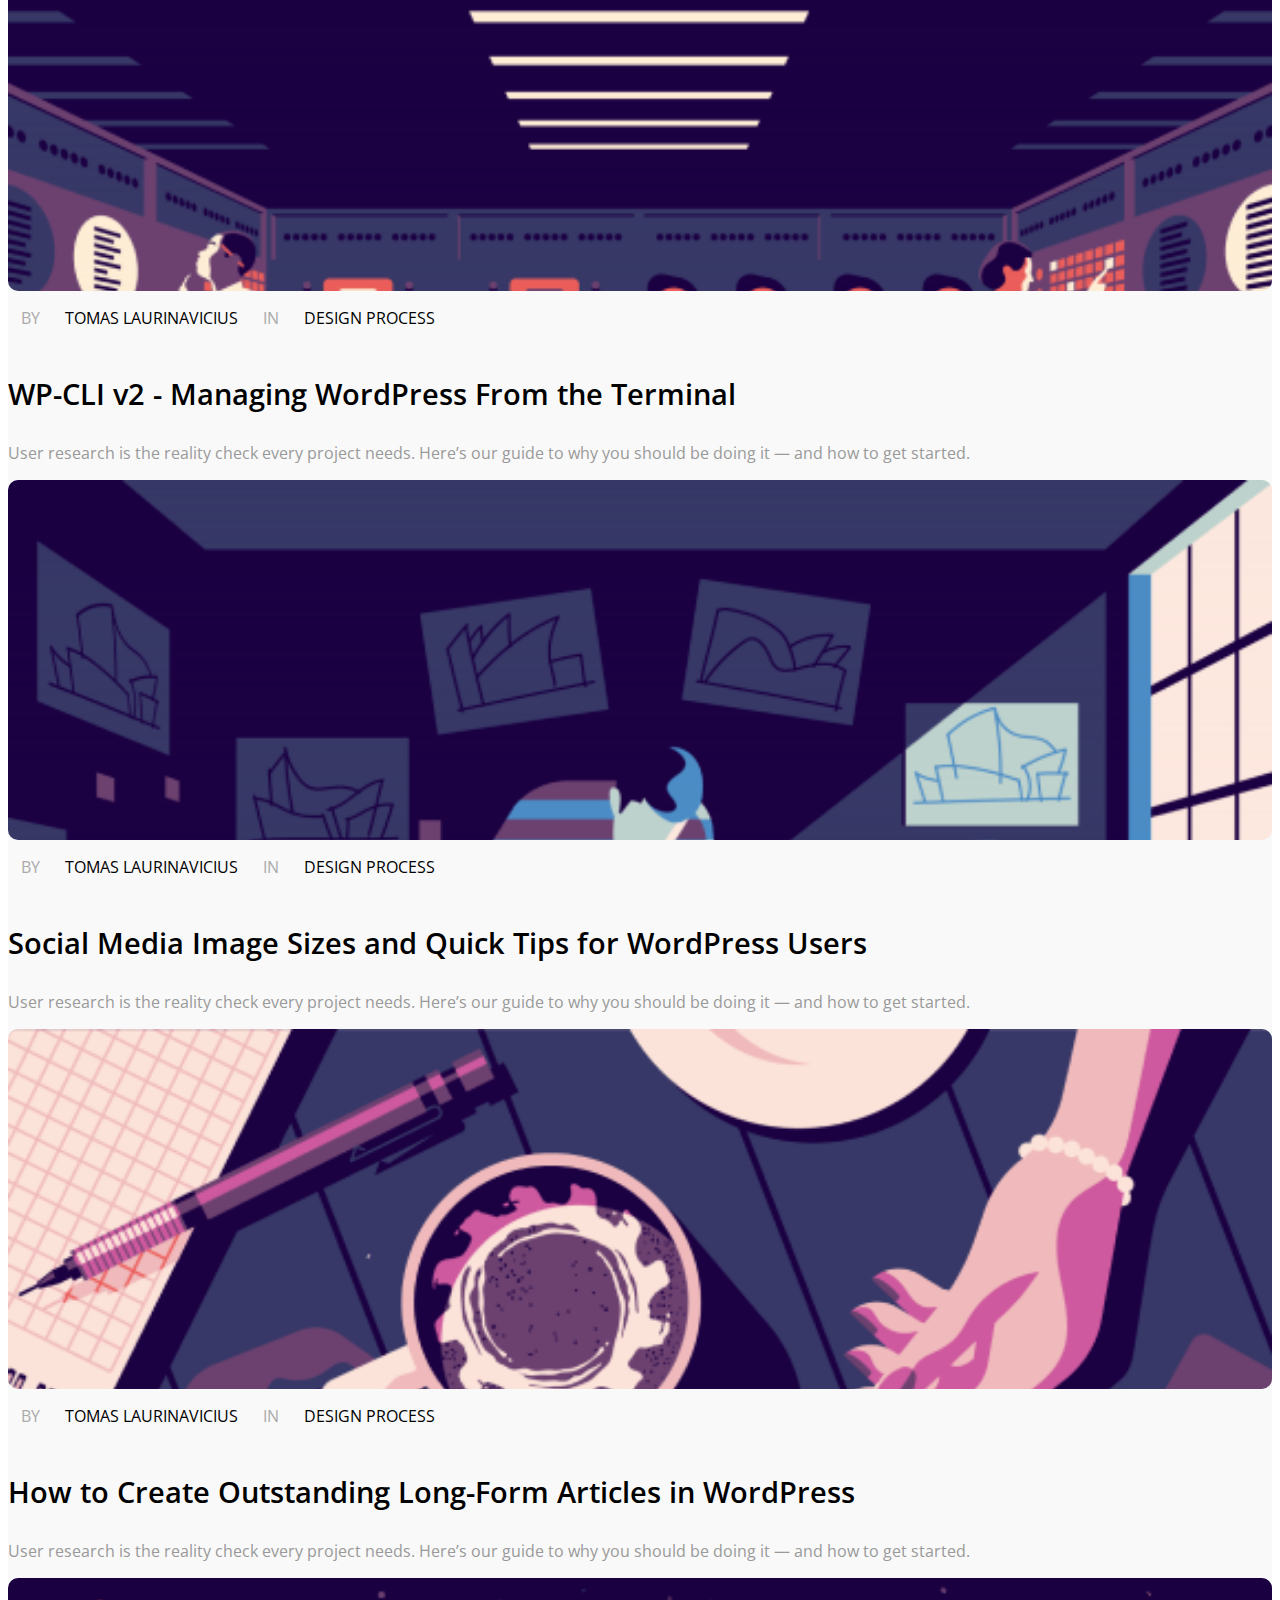
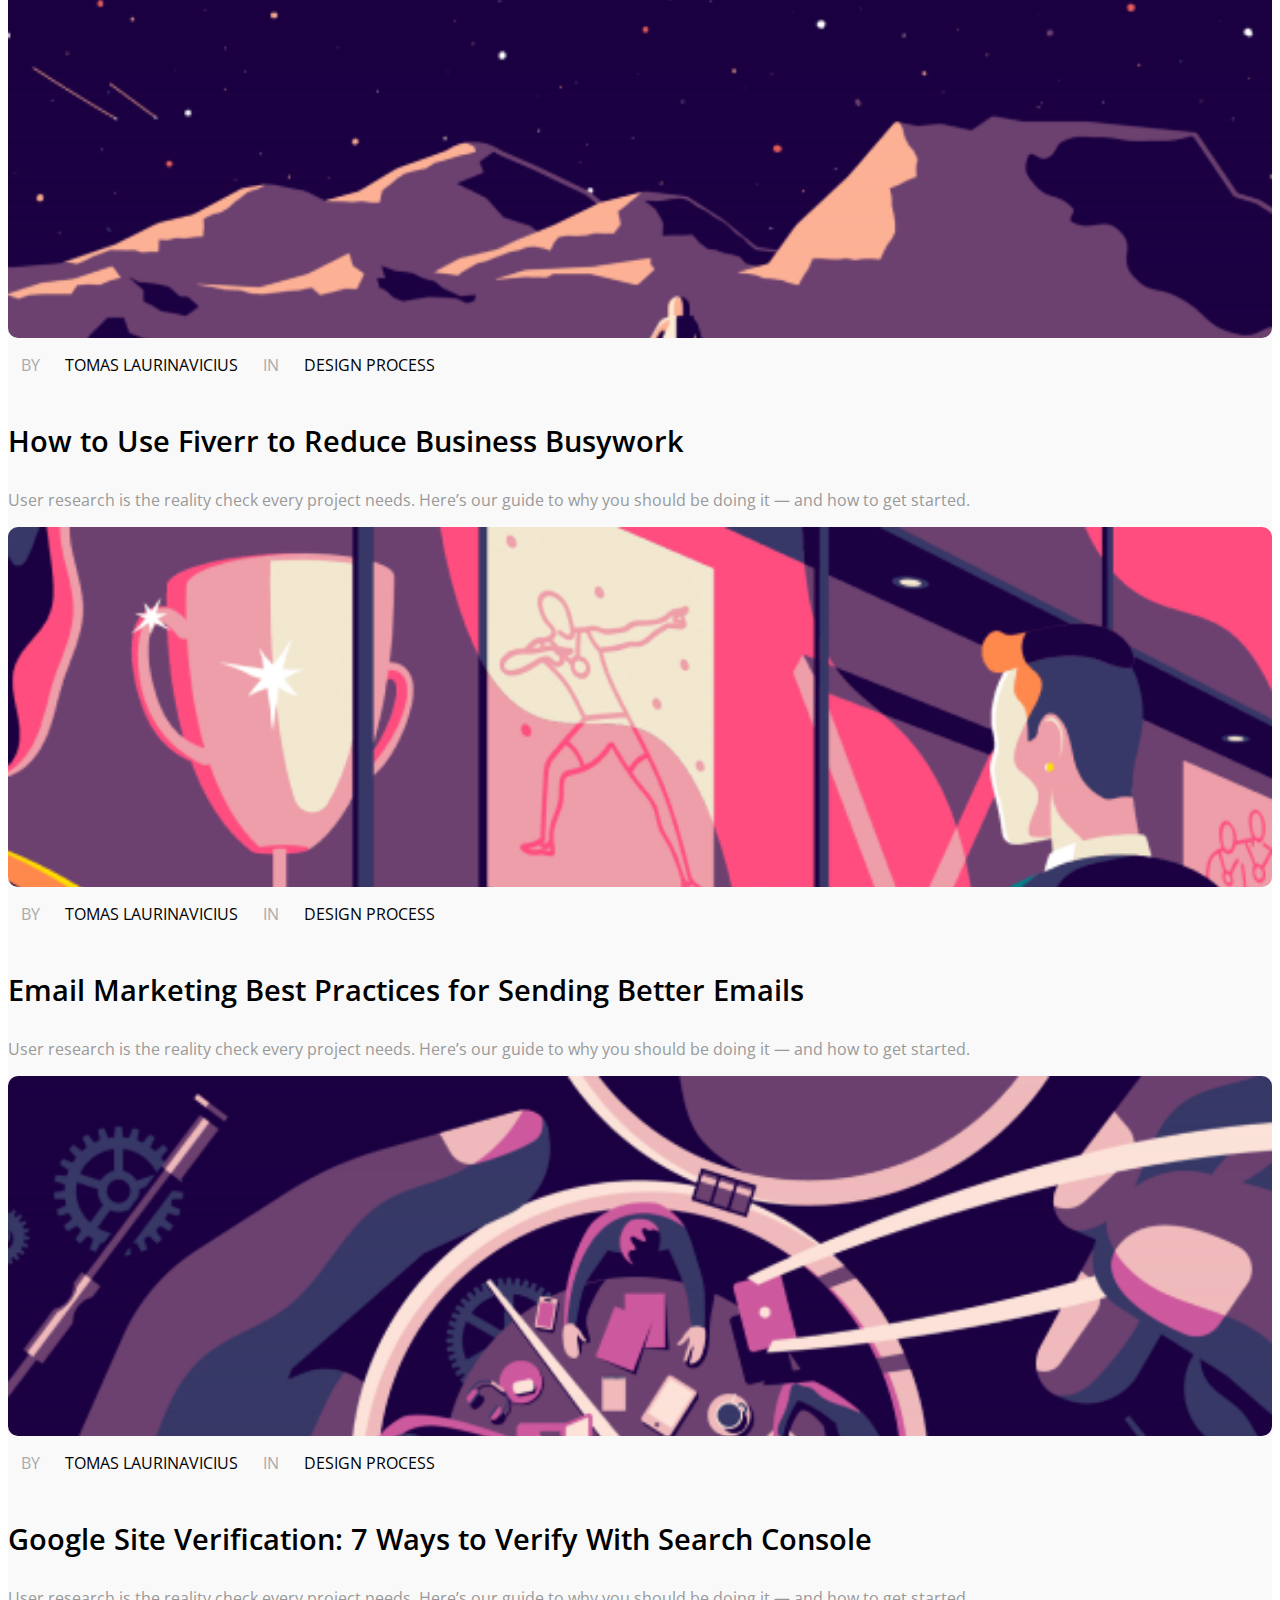
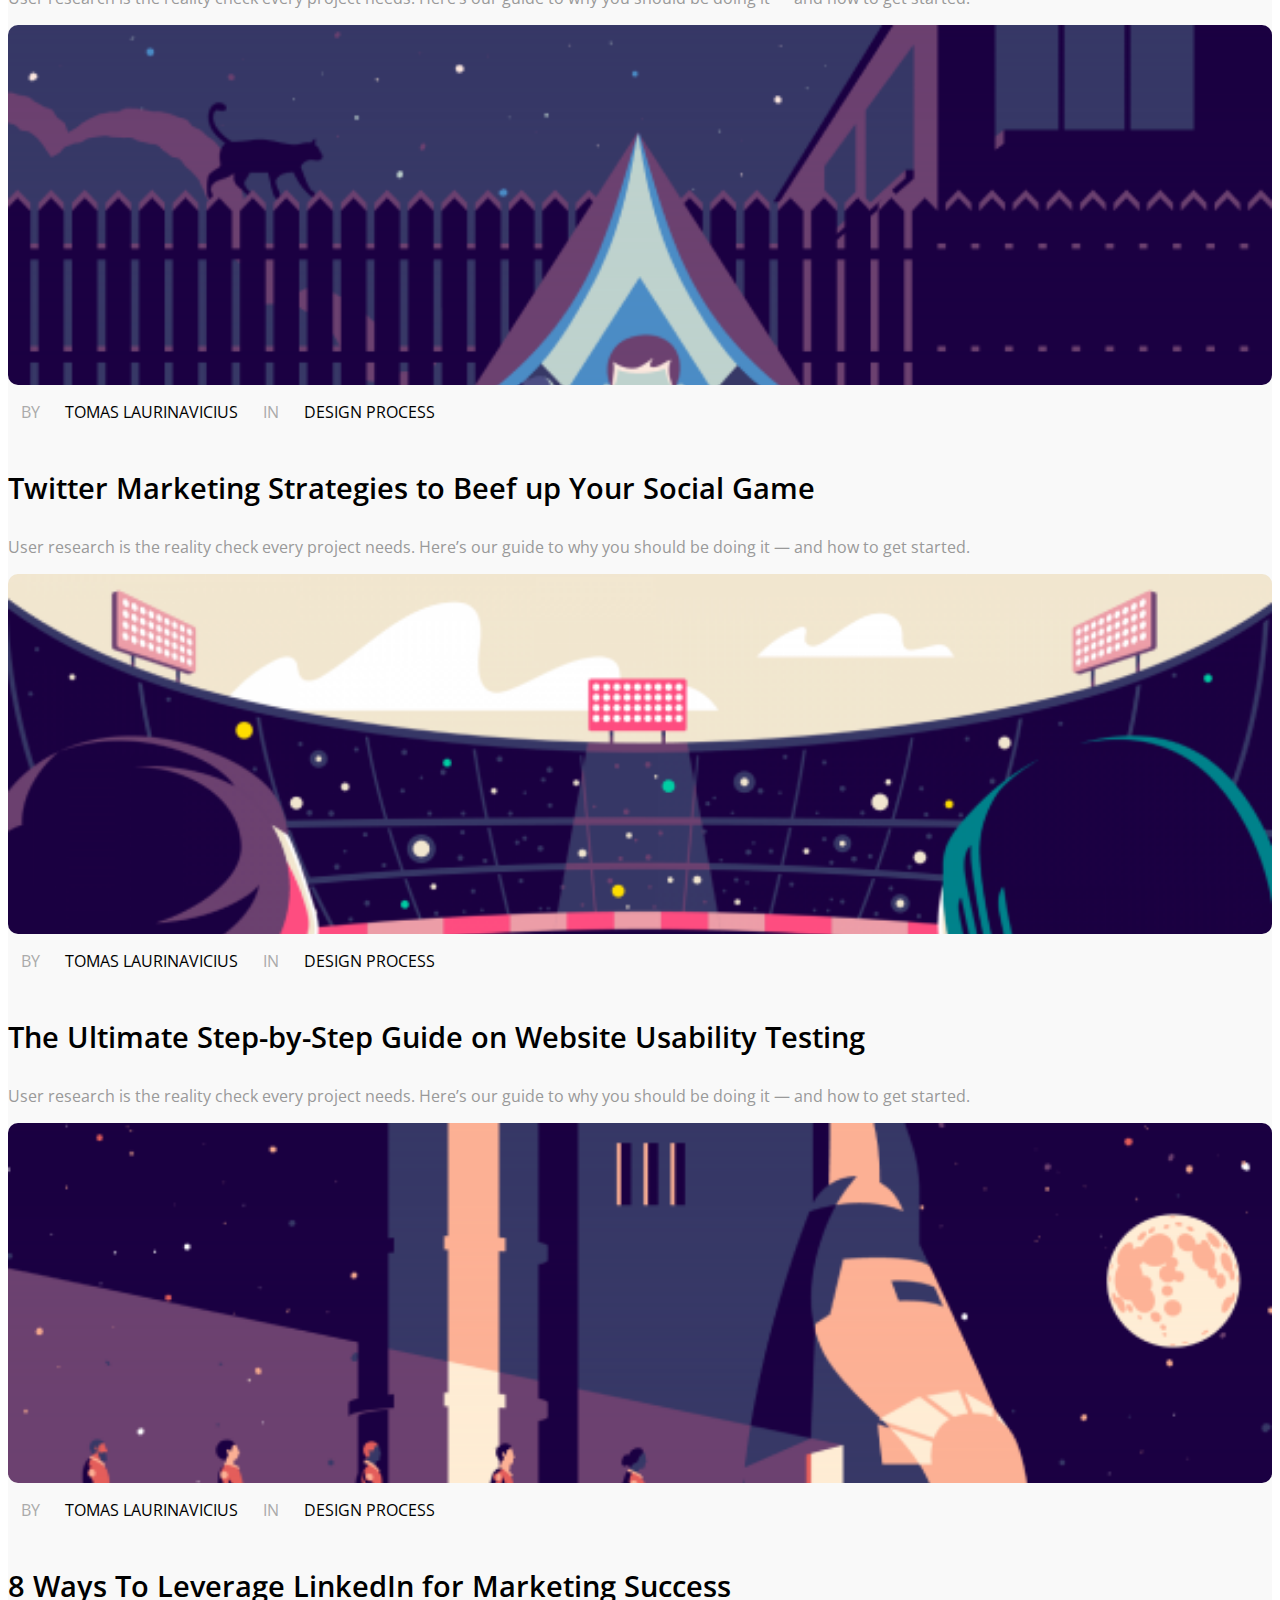
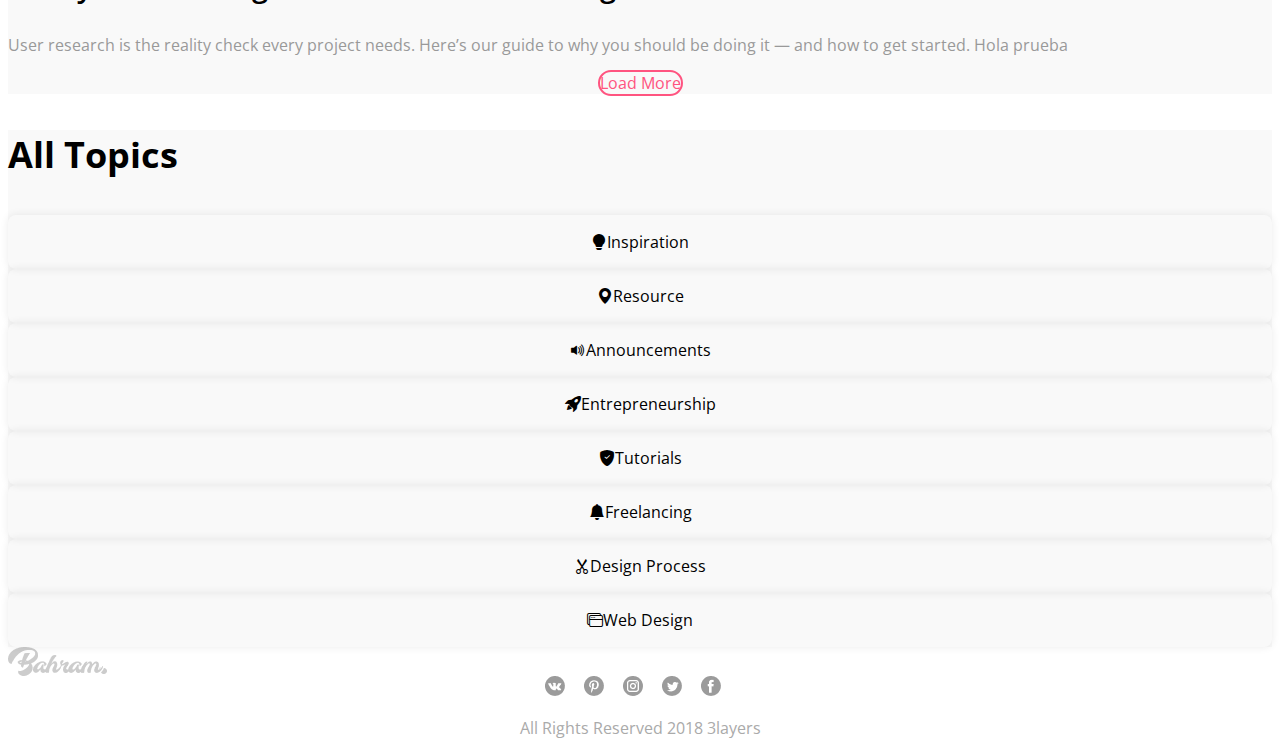
==== commit 7c710cd9: "v0.5" ====
--- a/index.html
+++ b/index.html
@@ -17,7 +17,7 @@
 </head>
 
 <body class="container-xxl">
-  <header class="sticky-top">
+  <header class="sticky-top bg-white">
     <nav class="navbar navbar-expand-lg bg-light">
       <div class="container-xxl">
         <a class="navbar-brand" href="index.html"><i class="web-icon"></i></a>
@@ -57,7 +57,7 @@
     </p>
   </section>
 
-  <section class="posts bg-c-f9">
+  <section class="bg-c-f9">
     <p>Home - New</p>
     <div class="container text-left">
       <div class="row">
@@ -342,10 +342,8 @@
           </p>
         </div>
       </div>
-      <div class="row m-5">
-        <div class="col">
-          <a class="load-more pe-4 ps-4 pt-2 pb-2" href="index.html">Load More</a>
-        </div>
+      <div class="m-5 div-load-more">
+        <a class="load-more pe-4 ps-4 pt-2 pb-2" href="index.html">Load More</a>
       </div>
     </div>
   </section>
--- a/css/style.css
+++ b/css/style.css
@@ -10,13 +10,9 @@
   font-family: 'Open Sans';
 }
 
-header {
-  background-color: white;
-}
-
 .flex {
   display: flex;
-  justify-content: center;
+  justify-content: left;
   text-align: center;
   align-items: center;
 }
@@ -52,6 +48,13 @@
   margin-left: 20px;
 }
 
+.nav-item > a:hover {
+  transition-duration: 0.5s;
+  background-color: #aaa;
+  color: white;
+  border-radius: 10px;
+}
+
 /* End Header */
 
 /* Beginning Images */
@@ -117,6 +120,22 @@
 
 .image14 {
   background-image: url(../assets/imgs/new14.png);
+}
+
+.image-post1 {
+  background-image: url(../assets/imgs/post-img1.png);
+}
+
+.image-post2 {
+  background-image: url(../assets/imgs/post-img2.png);
+}
+
+.image-post3 {
+  background-image: url(../assets/imgs/post-img3.png);
+}
+
+.image-post4 {
+  background-image: url(../assets/imgs/post-img4.png);
 }
 
 /* End Images */
@@ -172,6 +191,10 @@
 .load-more:hover {
   background-color: #FF5480;
   color: whitesmoke;
+}
+
+.div-load-more {
+  text-align: center;
 }
 
 /* End Posts */
@@ -190,16 +213,20 @@
 
 /* Beginning post.html CSS */
 
-.posts {
-  text-align: center;
-}
-
 .post-title {
   font-size: 36px;
   font-weight: 700;
   color: #4a4a4a;
 }
 
+.tomas-i {
+  border-radius: 80px;
+  background-image: url(../assets/imgs/El\ puto\ tomas\ chaval.png);
+  background-repeat: no-repeat;
+  height: 82px;
+  width: 82px;
+}
+
 /* End post.html CSS */
 
 /* Beginning Footer Icons */
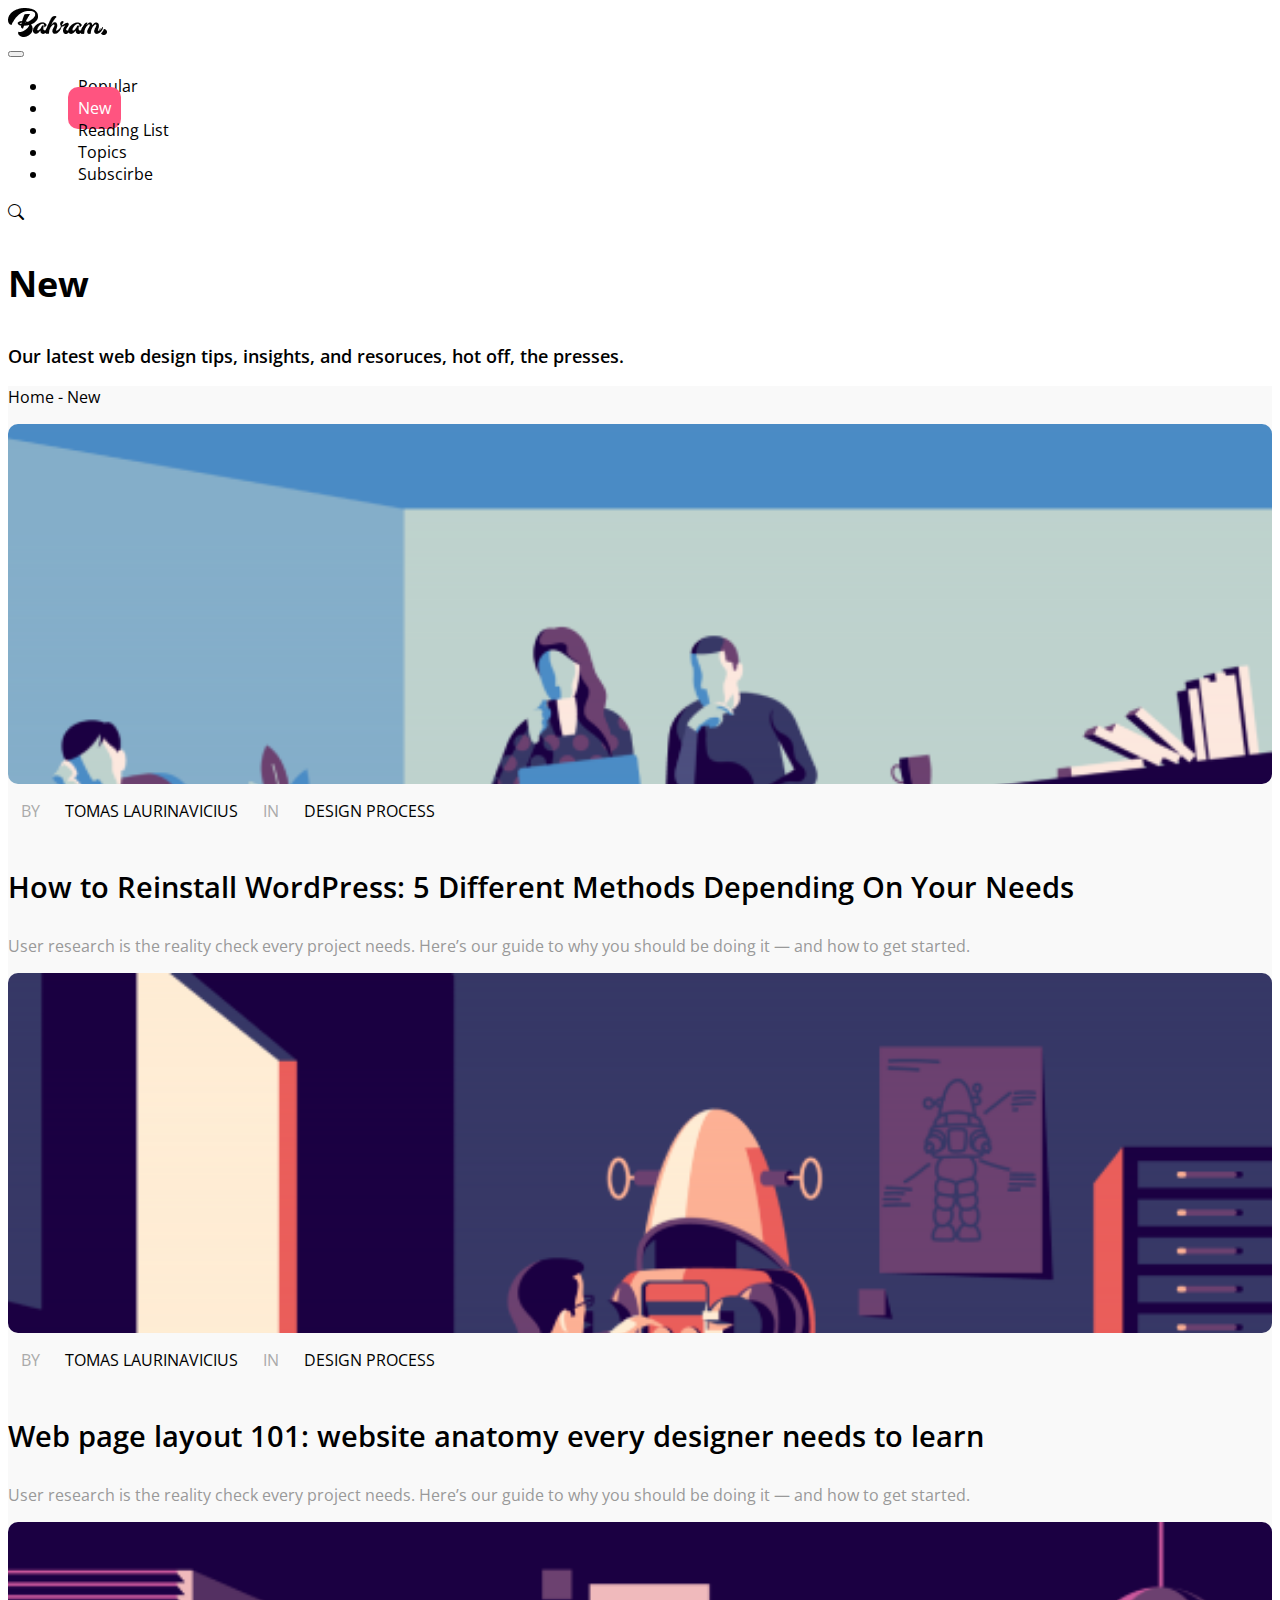
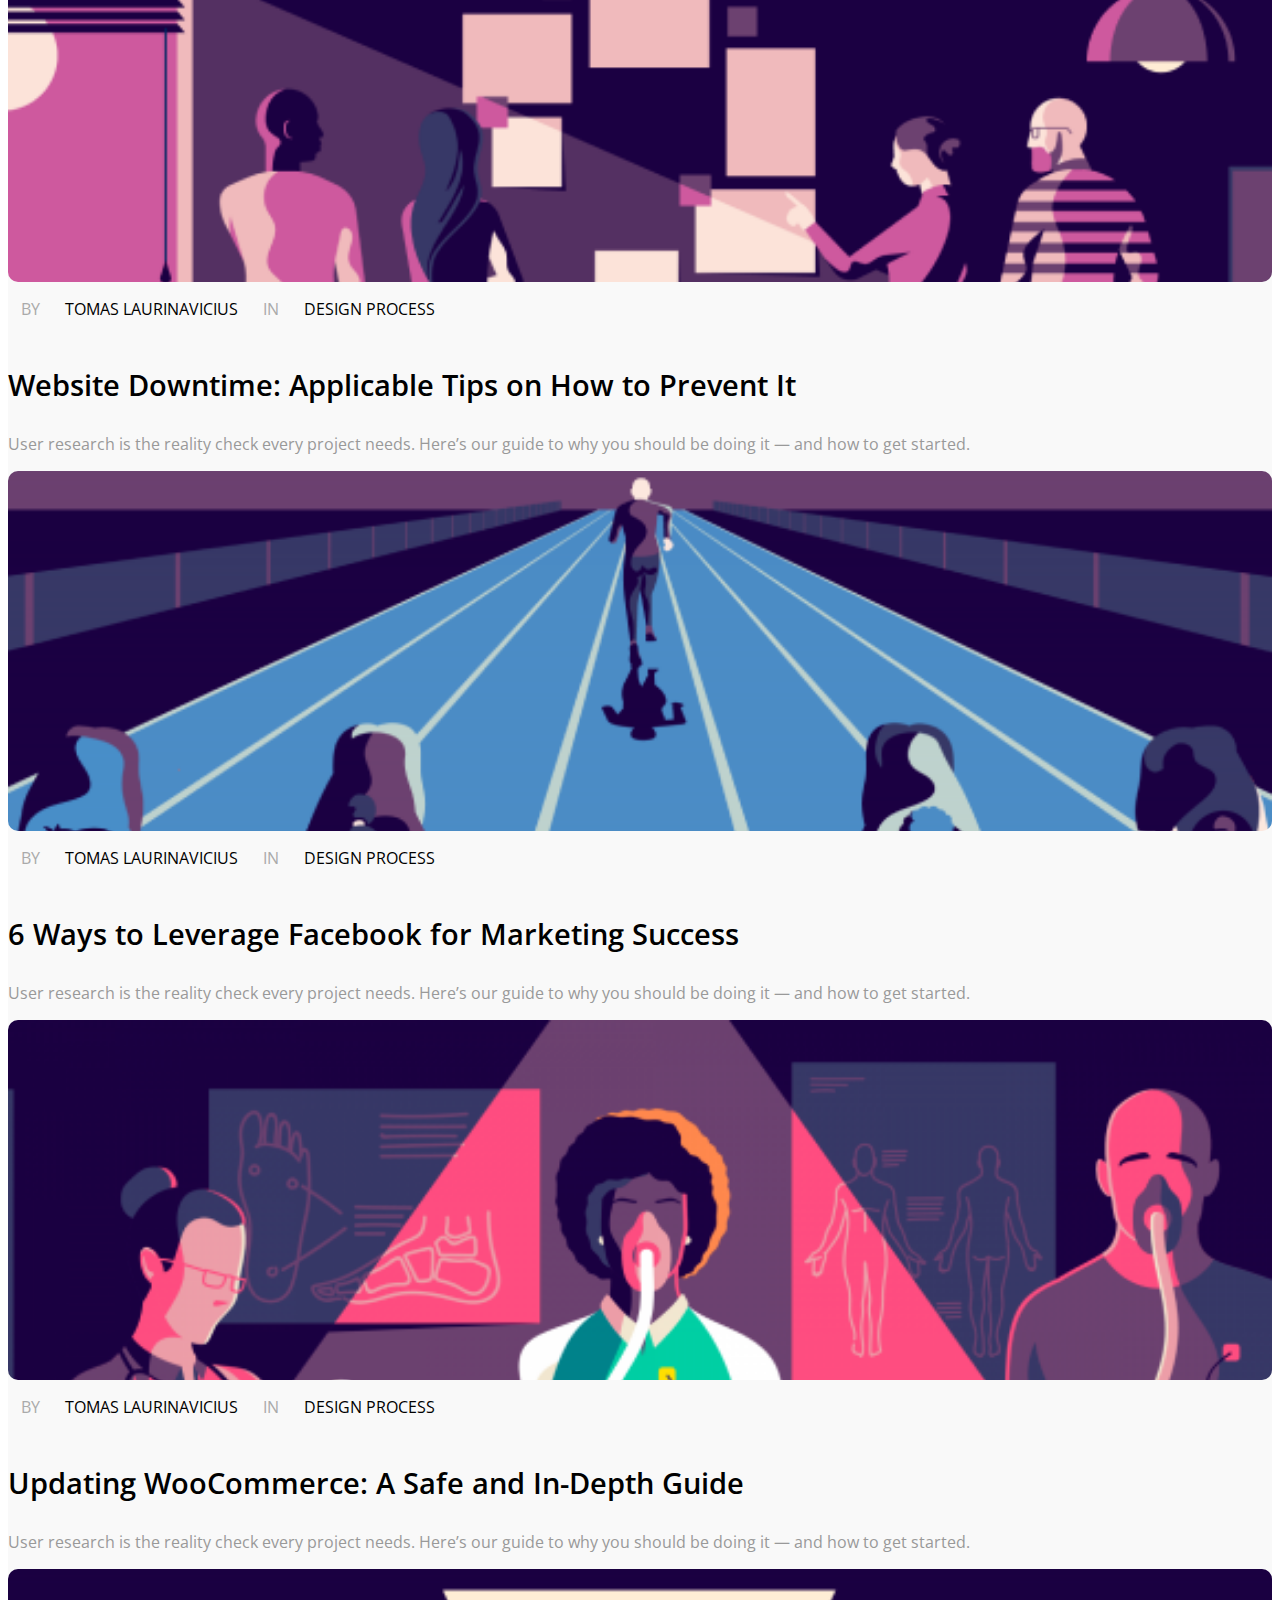
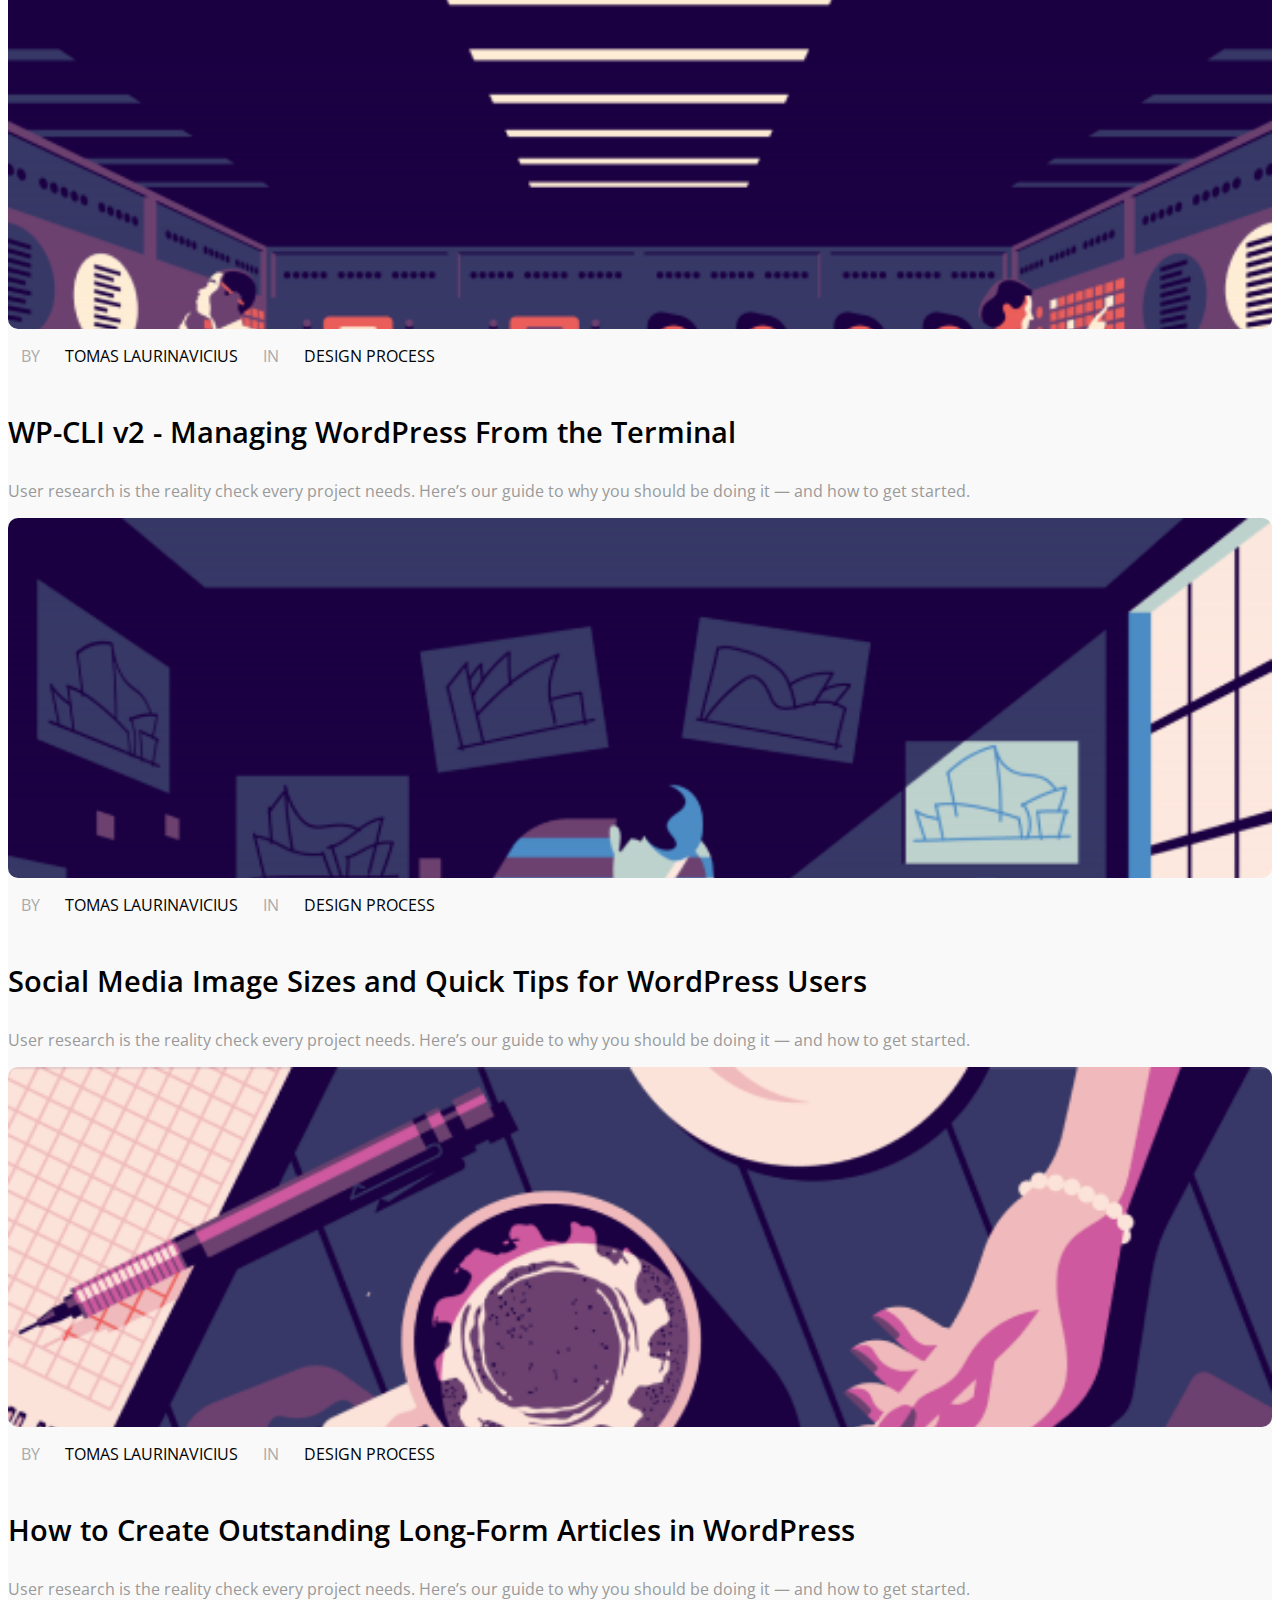
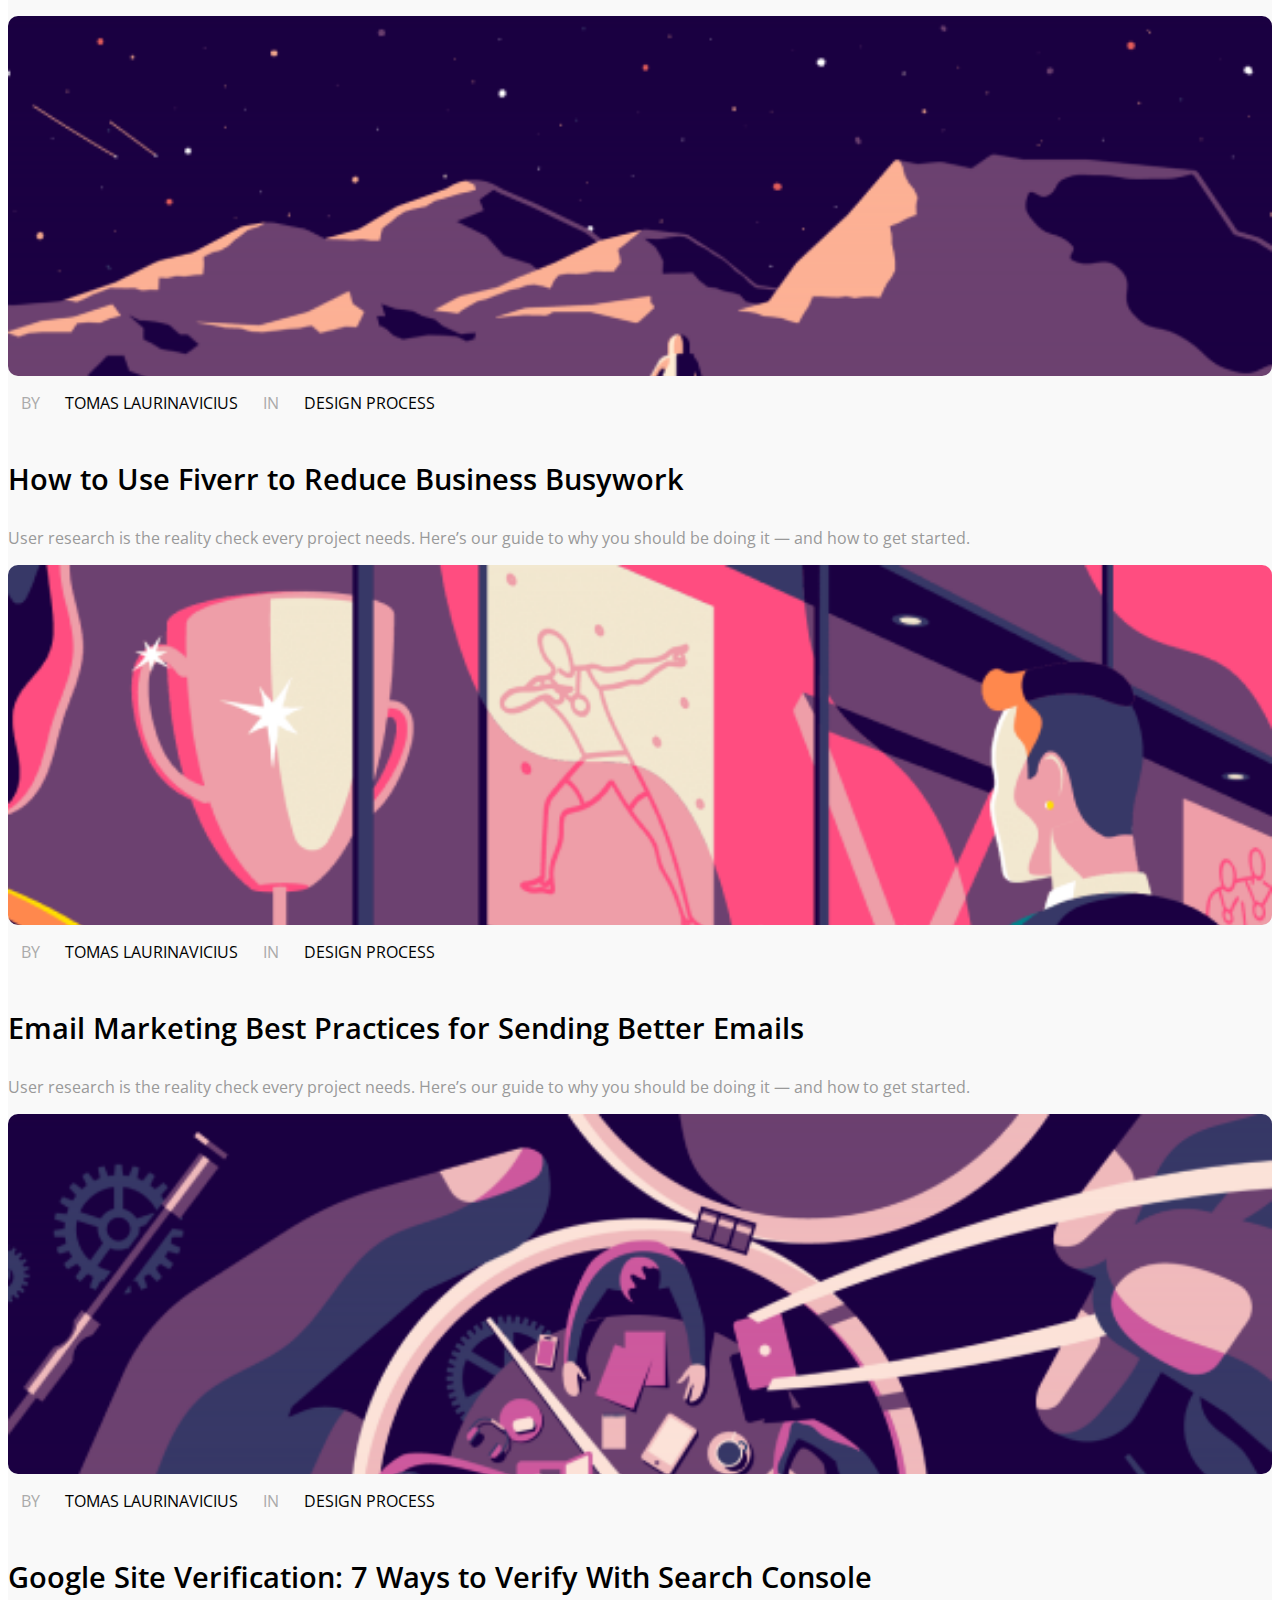
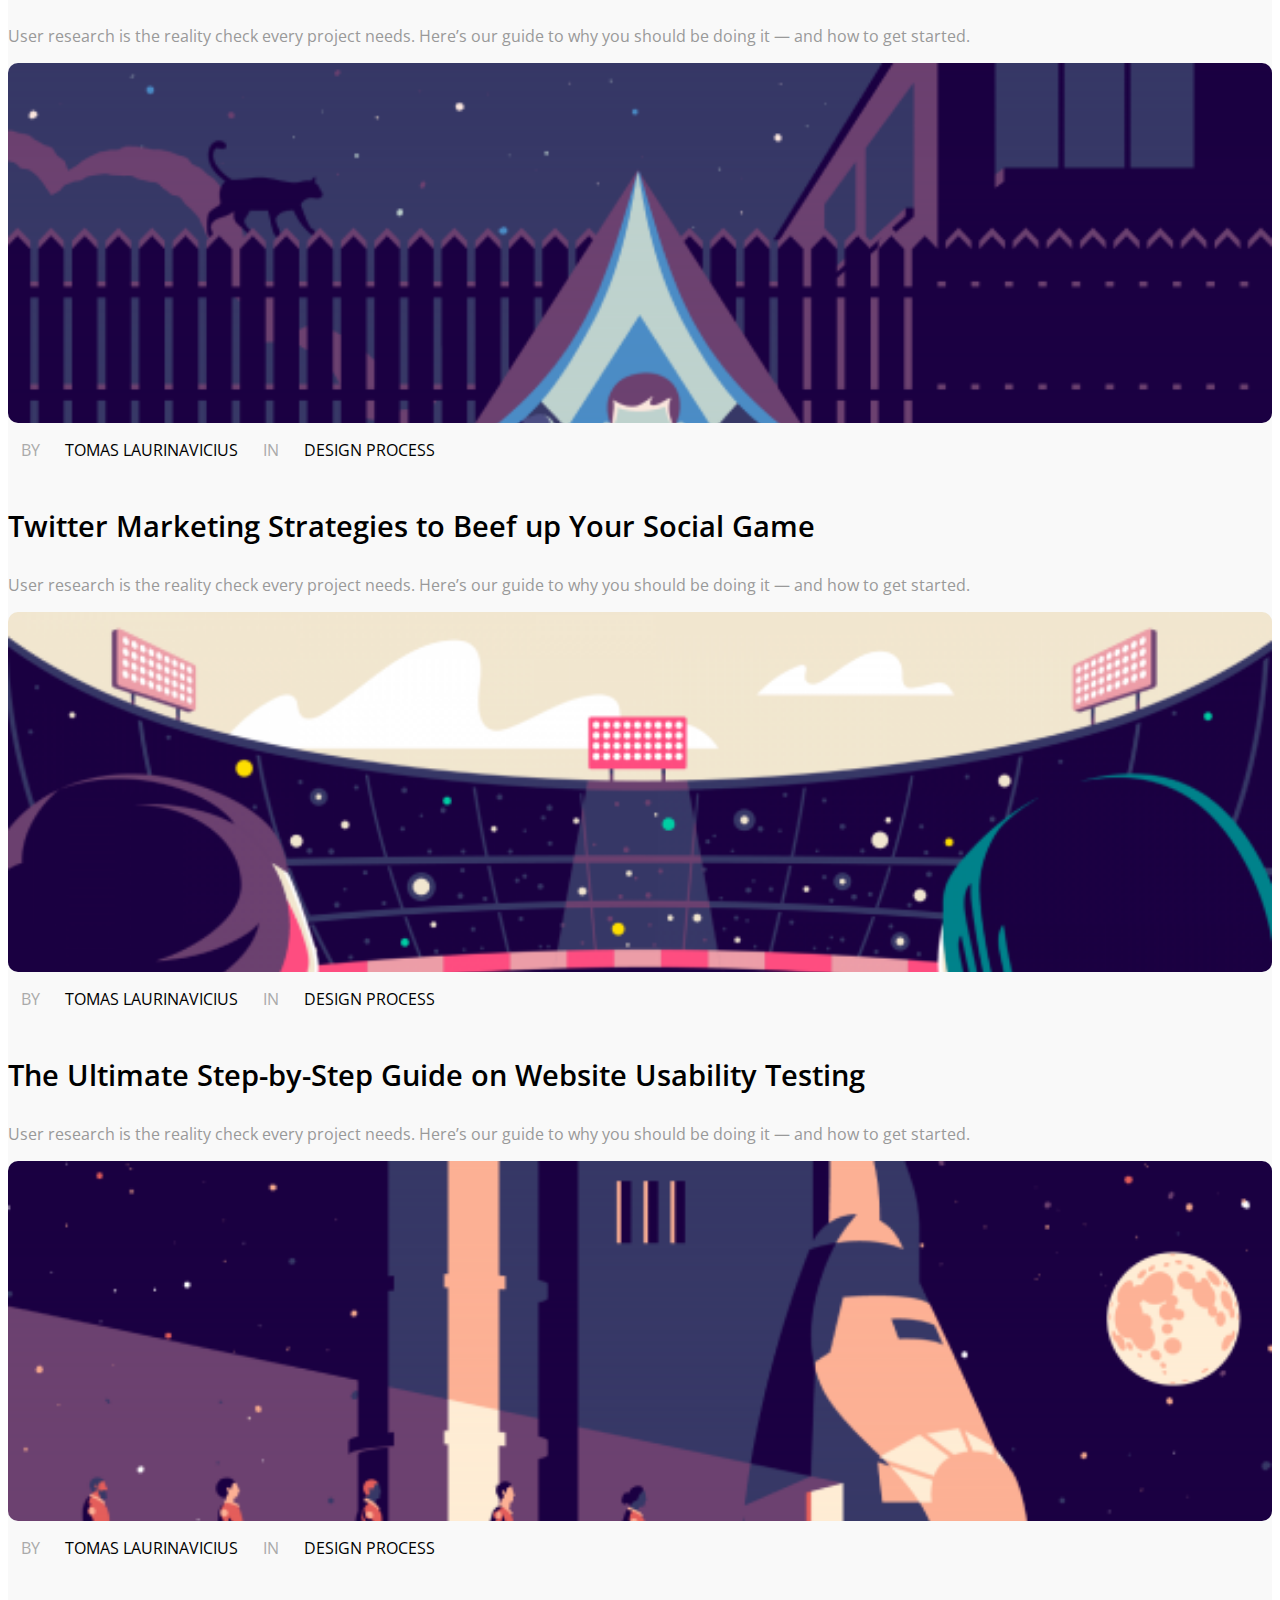
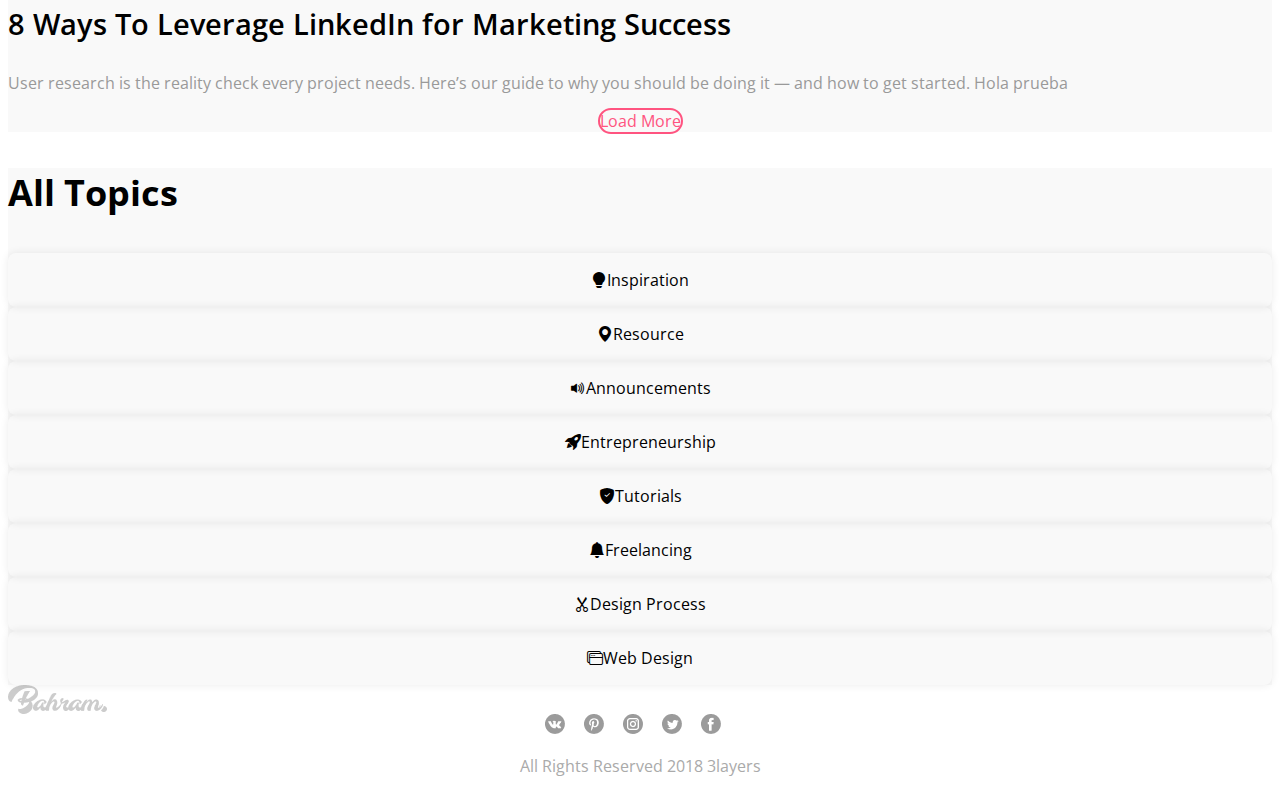
==== commit 89305e5c: "v0.5" ====
--- a/index.html
+++ b/index.html
@@ -43,7 +43,7 @@
               <a href="post.html">Subscirbe</a>
             </li>
           </ul>
-          <a href="/"><i class="search"></i></a>
+          <a href="/"><i class="bi bi-search"></i></a>
         </div>
       </div>
     </nav>
--- a/css/style.css
+++ b/css/style.css
@@ -39,10 +39,6 @@
   background-image: url(../assets/icons/web-icon.png);
 }
 
-.search {
-  background-image: url(../assets/icons/Icon.png);
-}
-
 ul>li>a {
   padding: 10px;
   margin-left: 20px;
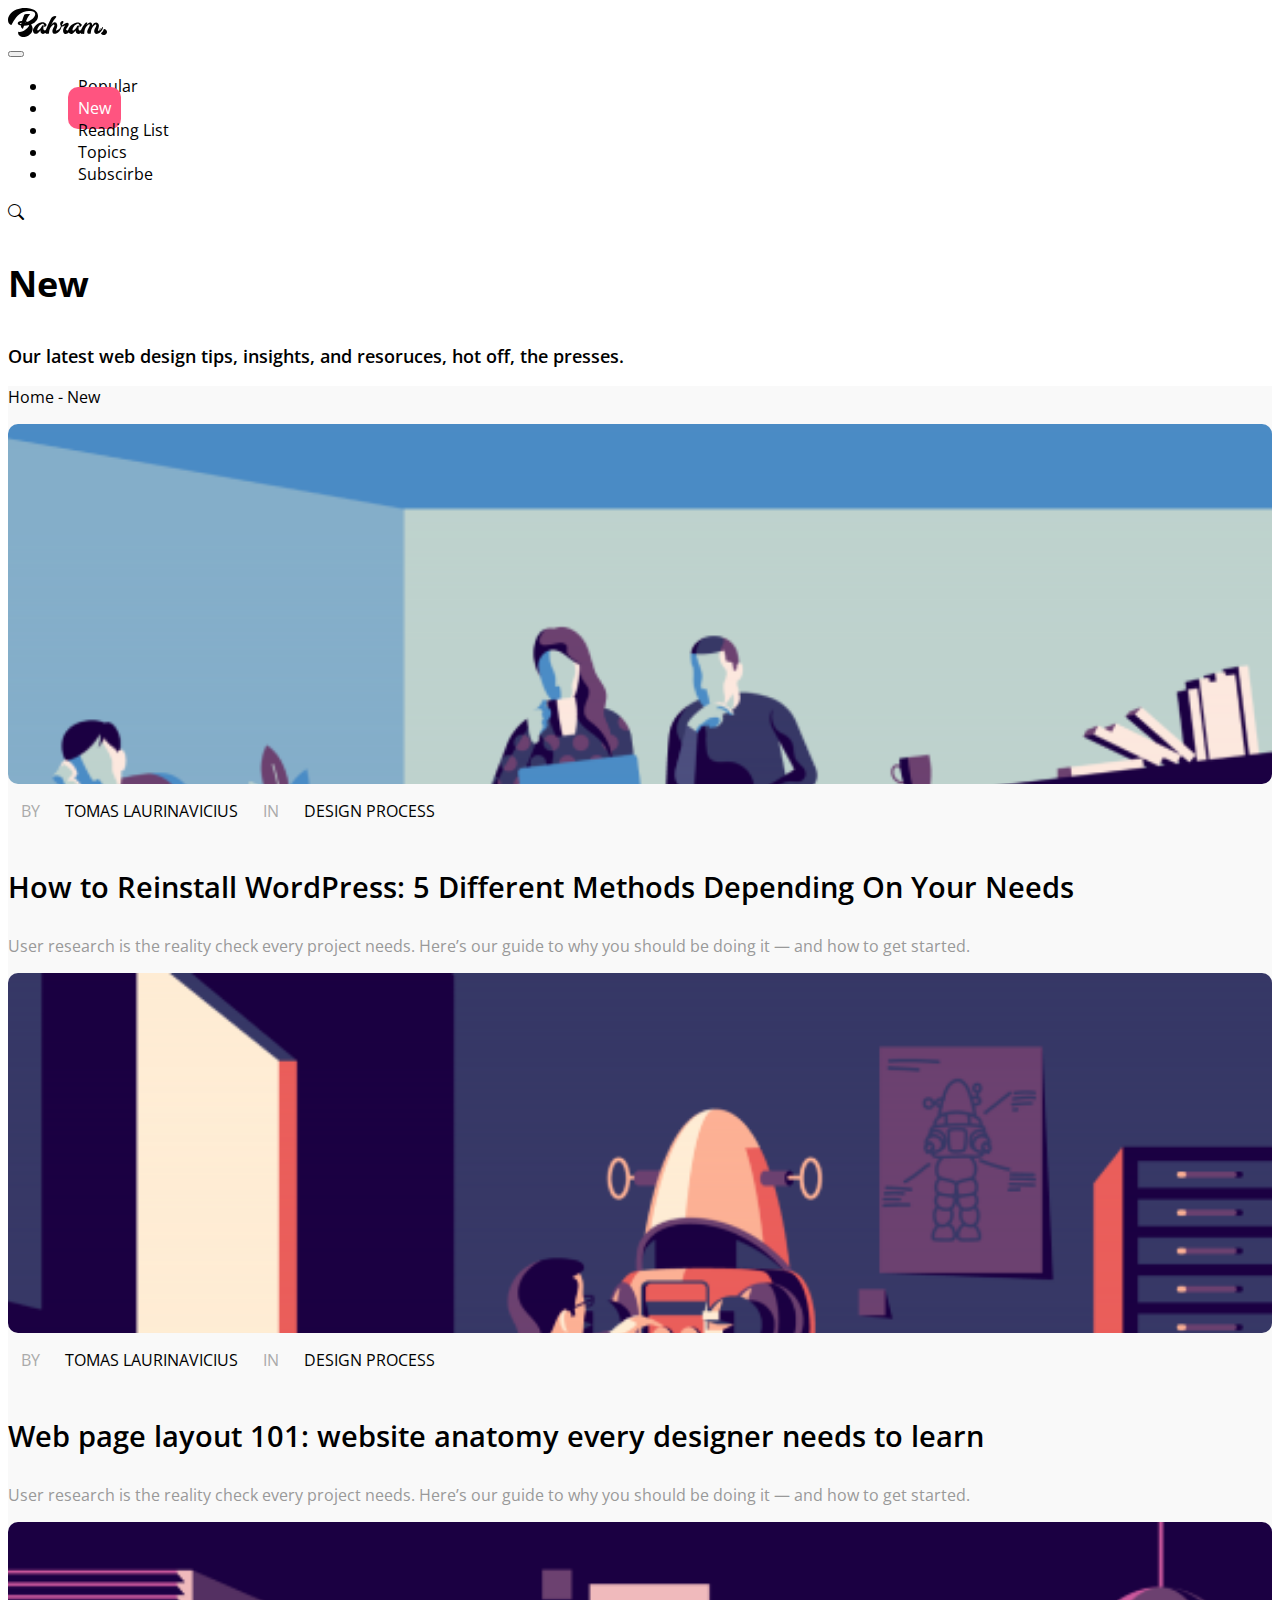
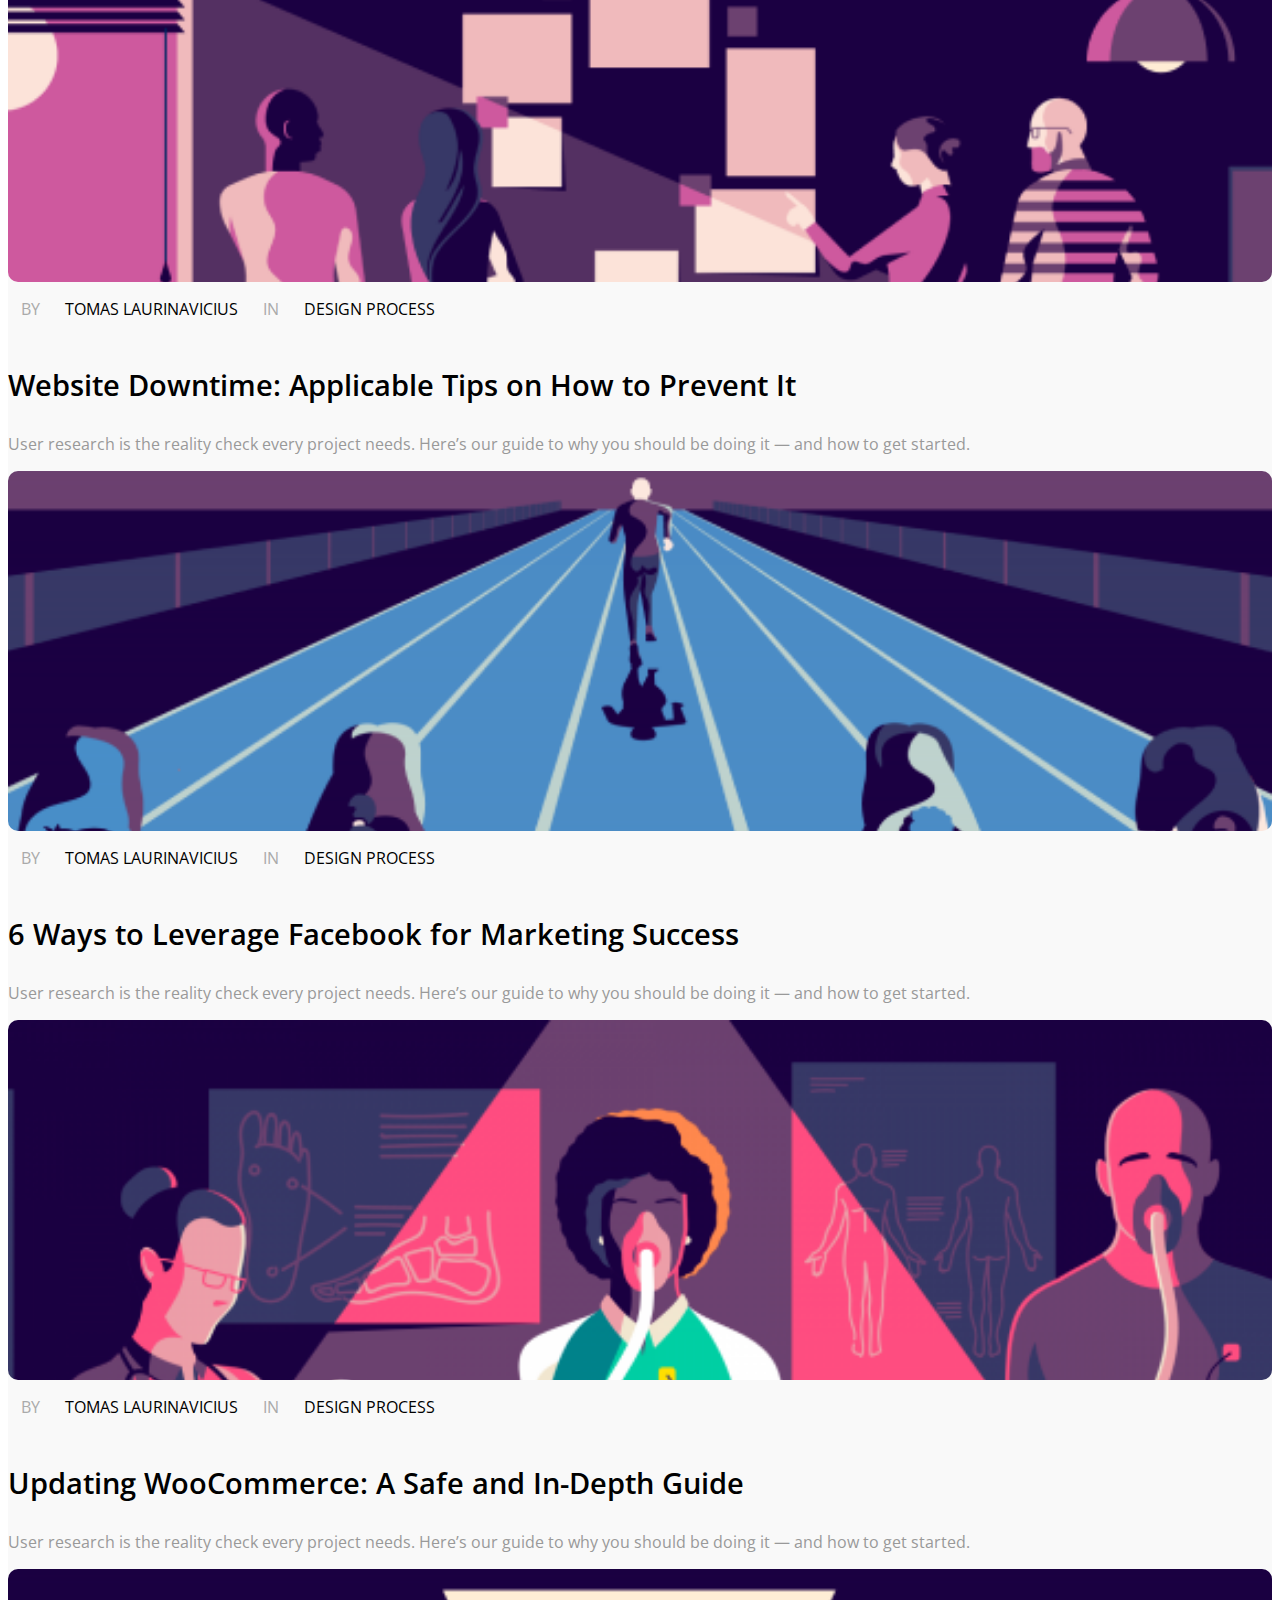
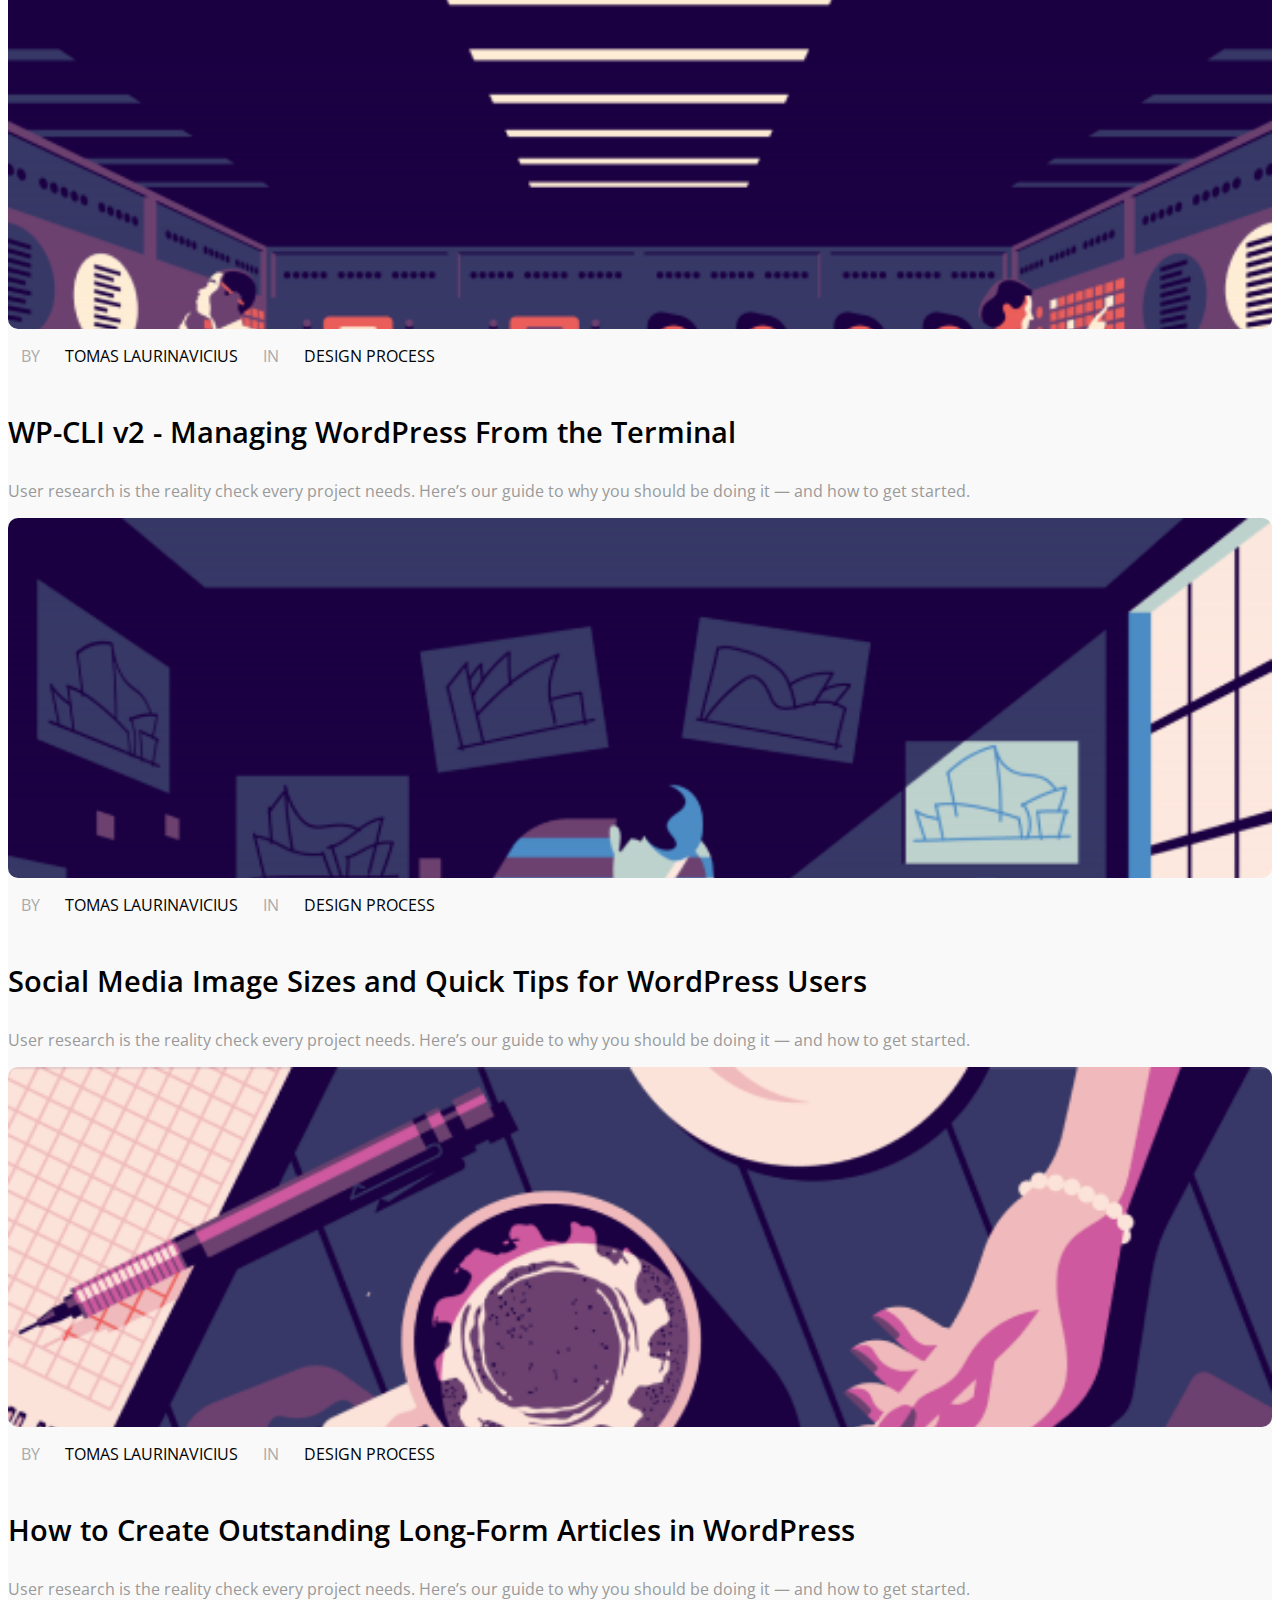
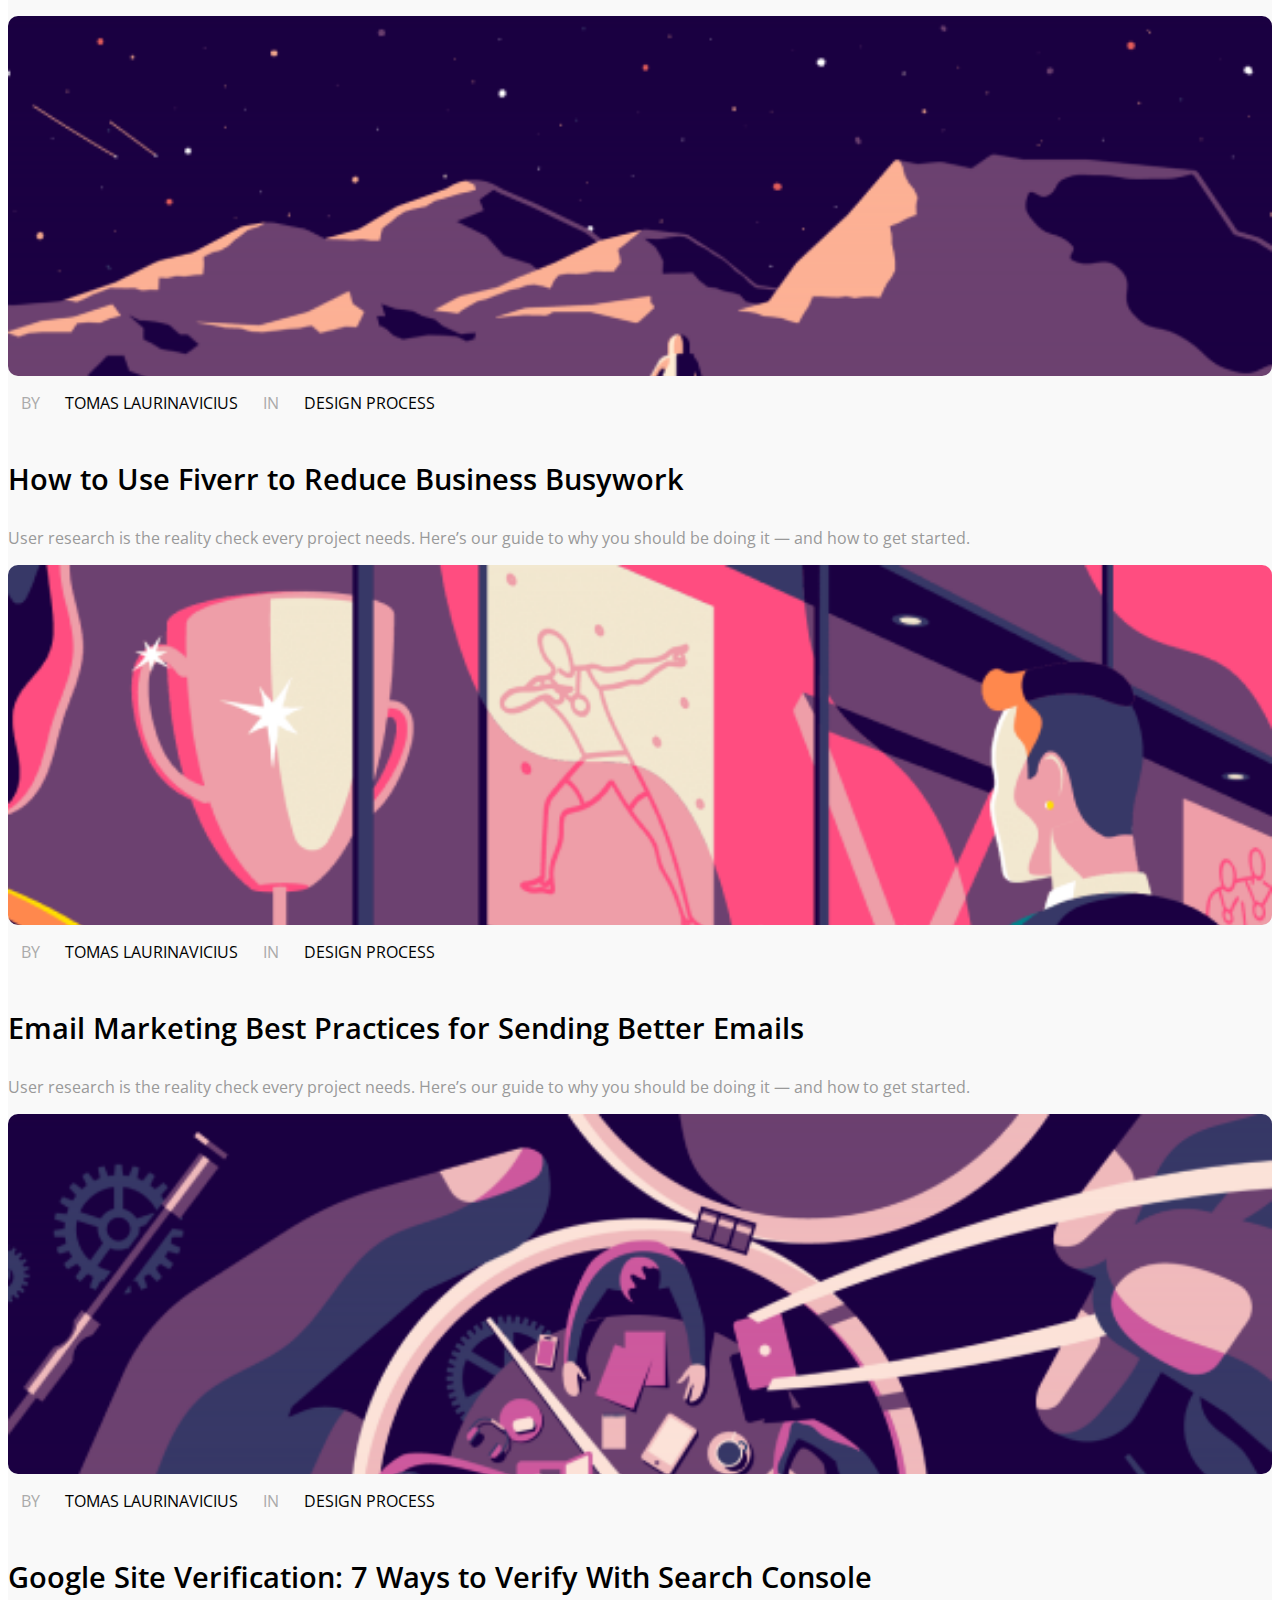
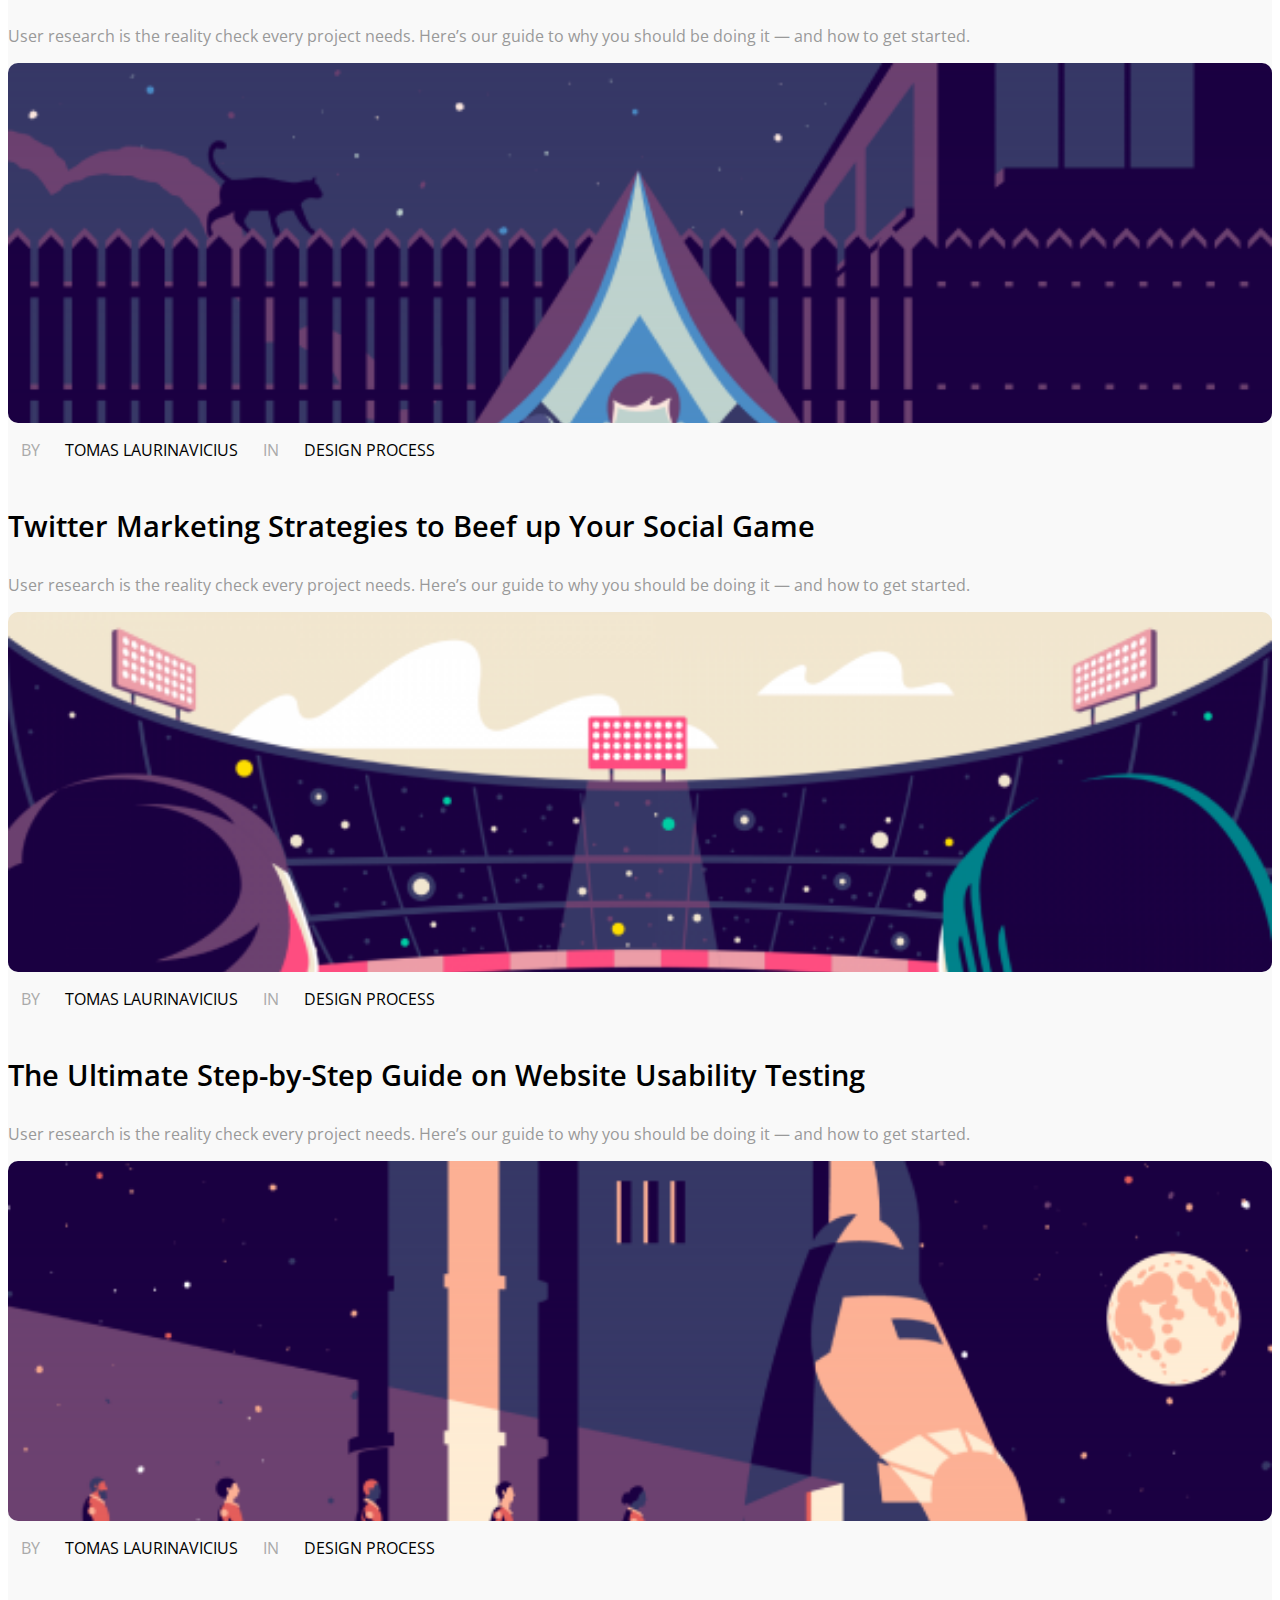
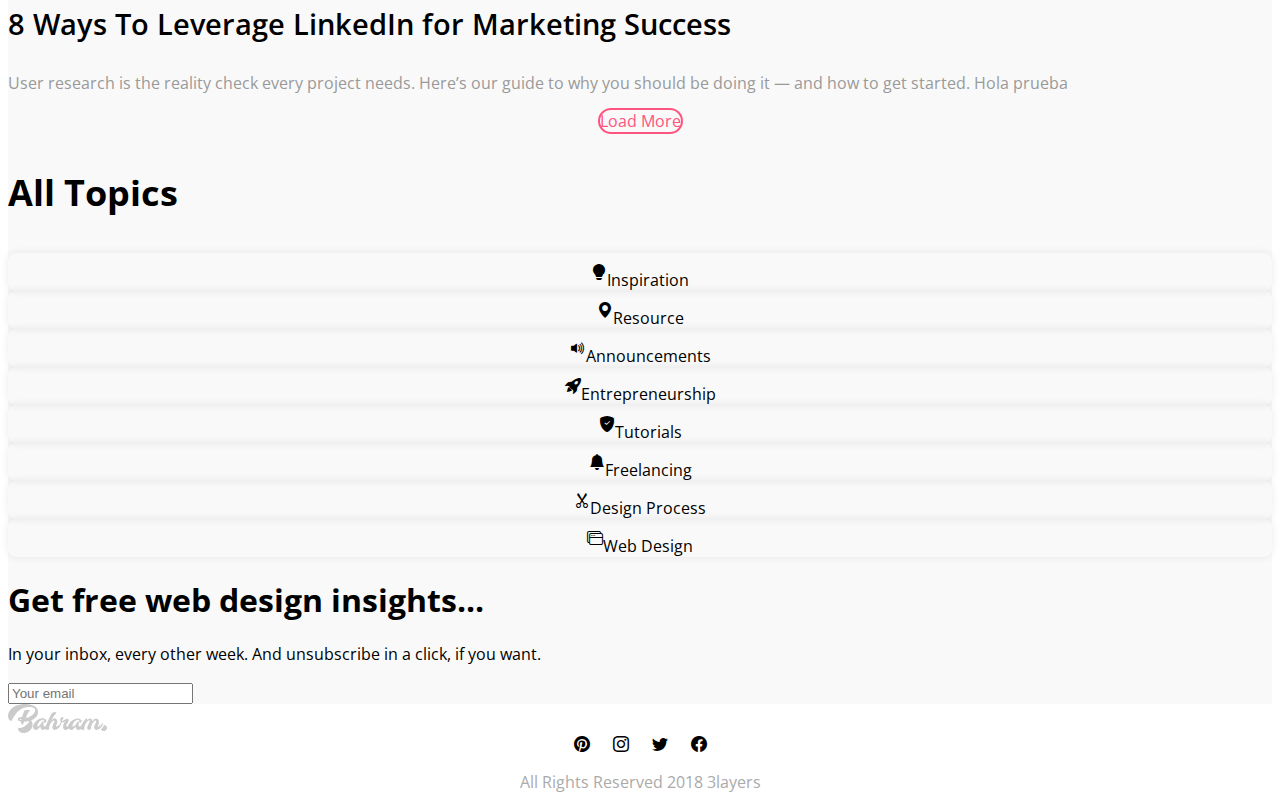
==== commit 1020f4a9: "v0.7" ====
--- a/index.html
+++ b/index.html
@@ -17,8 +17,8 @@
 </head>
 
 <body class="container-xxl">
-  <header class="sticky-top bg-white">
-    <nav class="navbar navbar-expand-lg bg-light">
+  <header class="sticky-top">
+    <nav class="navbar navbar-expand-lg bg-white">
       <div class="container-xxl">
         <a class="navbar-brand" href="index.html"><i class="web-icon"></i></a>
         <button class="navbar-toggler" type="button" data-bs-toggle="collapse" data-bs-target="#navbarSupportedContent"
@@ -27,19 +27,19 @@
         </button>
         <div class="collapse navbar-collapse" id="navbarSupportedContent">
           <ul class="navbar-nav me-auto mb-2 mb-lg-0">
-            <li class="nav-item">
+            <li class="nav-item m-2">
               <a href="post.html">Popular</a>
             </li>
-            <li class="nav-item">
+            <li class="nav-item m-2">
               <a class="active" href="post.html">New</a>
             </li>
-            <li class="nav-item">
+            <li class="nav-item m-2">
               <a href="post.html">Reading List</a>
             </li>
-            <li class="nav-item">
+            <li class="nav-item m-2">
               <a href="post.html">Topics</a>
             </li>
-            <li class="nav-item">
+            <li class="nav-item m-2">
               <a href="post.html">Subscirbe</a>
             </li>
           </ul>
@@ -57,350 +57,359 @@
     </p>
   </section>
 
-  <section class="bg-c-f9">
-    <p>Home - New</p>
-    <div class="container text-left">
-      <div class="row">
-        <div class="col-lg-6">
-          <div class="images image1"></div>
-          <div class="flex">
-            <p class="gray">BY</p>
-            <p>TOMAS LAURINAVICIUS</p>
-            <p class="gray">IN</p>
-            <p>DESIGN PROCESS</p>
-          </div>
-          <a href="post.html">
-            <p class="title">
-              How to Reinstall WordPress: 5 Different Methods Depending On
-              Your Needs
-            </p>
-          </a>
-          <p class="subtitle pb-sm-5 mb-sm-2">
-            User research is the reality check every project needs. Here’s our
-            guide to why you should be doing it — and how to get started.
-          </p>
-        </div>
-
-        <div class="col-lg-6">
-          <div class="images image2"></div>
-          <div class="flex">
-            <p class="gray">BY</p>
-            <p>TOMAS LAURINAVICIUS</p>
-            <p class="gray">IN</p>
-            <p>DESIGN PROCESS</p>
-          </div>
-          <a href="post.html">
-            <p class="title">
-              Web page layout 101: website anatomy every designer needs to
-              learn
-            </p>
-          </a>
-          <p class="subtitle pb-sm-5 mb-sm-2">
-            User research is the reality check every project needs. Here’s our
-            guide to why you should be doing it — and how to get started.
-          </p>
-        </div>
-      </div>
-
-      <div class="row">
-        <div class="col-lg-6">
-          <div class="images image3"></div>
-          <div class="flex">
-            <p class="gray">BY</p>
-            <p>TOMAS LAURINAVICIUS</p>
-            <p class="gray">IN</p>
-            <p>DESIGN PROCESS</p>
-          </div>
-          <a href="post.html">
-            <p class="title">
-              Website Downtime: Applicable Tips on How to Prevent It
-            </p>
-          </a>
-          <p class="subtitle pb-sm-5 mb-sm-2">
-            User research is the reality check every project needs. Here’s our
-            guide to why you should be doing it — and how to get started.
-          </p>
-        </div>
-
-        <div class="col-lg-6">
-          <div class="images image4"></div>
-          <div class="flex">
-            <p class="gray">BY</p>
-            <p>TOMAS LAURINAVICIUS</p>
-            <p class="gray">IN</p>
-            <p>DESIGN PROCESS</p>
-          </div>
-          <a href="post.html">
-            <p class="title">
-              6 Ways to Leverage Facebook for Marketing Success
-            </p>
-          </a>
-          <p class="subtitle pb-sm-5 mb-sm-2">
-            User research is the reality check every project needs. Here’s our
-            guide to why you should be doing it — and how to get started.
-          </p>
-        </div>
-      </div>
-
-      <div class="row">
-        <div class="col-lg-6">
-          <div class="images image5"></div>
-          <div class="flex">
-            <p class="gray">BY</p>
-            <p>TOMAS LAURINAVICIUS</p>
-            <p class="gray">IN</p>
-            <p>DESIGN PROCESS</p>
-          </div>
-          <a href="post.html">
-            <p class="title">
-              Updating WooCommerce: A Safe and In-Depth Guide
-            </p>
-          </a>
-          <p class="subtitle pb-sm-5 mb-sm-2">
-            User research is the reality check every project needs. Here’s our
-            guide to why you should be doing it — and how to get started.
-          </p>
-        </div>
-
-        <div class="col-lg-6">
-          <div class="images image6"></div>
-          <div class="flex">
-            <p class="gray">BY</p>
-            <p>TOMAS LAURINAVICIUS</p>
-            <p class="gray">IN</p>
-            <p>DESIGN PROCESS</p>
-          </div>
-          <a href="post.html">
-            <p class="title">
-              WP-CLI v2 - Managing WordPress From the Terminal
-            </p>
-          </a>
-          <p class="subtitle pb-sm-5 mb-sm-2">
-            User research is the reality check every project needs. Here’s our
-            guide to why you should be doing it — and how to get started.
-          </p>
-        </div>
-      </div>
-
-      <div class="row">
-        <div class="col-lg-6">
-          <div class="images image7"></div>
-          <div class="flex">
-            <p class="gray">BY</p>
-            <p>TOMAS LAURINAVICIUS</p>
-            <p class="gray">IN</p>
-            <p>DESIGN PROCESS</p>
-          </div>
-          <a href="post.html">
-            <p class="title">
-              Social Media Image Sizes and Quick Tips for WordPress Users
-            </p>
-          </a>
-          <p class="subtitle pb-sm-5 mb-sm-2">
-            User research is the reality check every project needs. Here’s our
-            guide to why you should be doing it — and how to get started.
-          </p>
-        </div>
-
-        <div class="col-lg-6">
-          <div class="images image8"></div>
-          <div class="flex">
-            <p class="gray">BY</p>
-            <p>TOMAS LAURINAVICIUS</p>
-            <p class="gray">IN</p>
-            <p>DESIGN PROCESS</p>
-          </div>
-          <a href="post.html">
-            <p class="title">
-              How to Create Outstanding Long-Form Articles in WordPress
-            </p>
-          </a>
-          <p class="subtitle pb-sm-5 mb-sm-2">
-            User research is the reality check every project needs. Here’s our
-            guide to why you should be doing it — and how to get started.
-          </p>
-        </div>
-      </div>
-
-      <div class="row">
-        <div class="col-lg-6">
-          <div class="images image9"></div>
-          <div class="flex">
-            <p class="gray">BY</p>
-            <p>TOMAS LAURINAVICIUS</p>
-            <p class="gray">IN</p>
-            <p>DESIGN PROCESS</p>
-          </div>
-          <a href="post.html">
-            <p class="title">
-              How to Use Fiverr to Reduce Business Busywork
-            </p>
-          </a>
-          <p class="subtitle pb-sm-5 mb-sm-2">
-            User research is the reality check every project needs. Here’s our
-            guide to why you should be doing it — and how to get started.
-          </p>
-        </div>
-
-        <div class="col-lg-6">
-          <div class="images image10"></div>
-          <div class="flex">
-            <p class="gray">BY</p>
-            <p>TOMAS LAURINAVICIUS</p>
-            <p class="gray">IN</p>
-            <p>DESIGN PROCESS</p>
-          </div>
-          <a href="post.html">
-            <p class="title">
-              Email Marketing Best Practices for Sending Better Emails
-            </p>
-          </a>
-          <p class="subtitle pb-sm-5 mb-sm-2">
-            User research is the reality check every project needs. Here’s our
-            guide to why you should be doing it — and how to get started.
-          </p>
-        </div>
-      </div>
-
-      <div class="row">
-        <div class="col-lg-6">
-          <div class="images image11"></div>
-          <div class="flex">
-            <p class="gray">BY</p>
-            <p>TOMAS LAURINAVICIUS</p>
-            <p class="gray">IN</p>
-            <p>DESIGN PROCESS</p>
-          </div>
-          <a href="post.html">
-            <p class="title">
-              Google Site Verification: 7 Ways to Verify With Search Console
-            </p>
-          </a>
-          <p class="subtitle pb-sm-5 mb-sm-2">
-            User research is the reality check every project needs. Here’s our
-            guide to why you should be doing it — and how to get started.
-          </p>
-        </div>
-
-        <div class="col-lg-6">
-          <div class="images image12"></div>
-          <div class="flex">
-            <p class="gray">BY</p>
-            <p>TOMAS LAURINAVICIUS</p>
-            <p class="gray">IN</p>
-            <p>DESIGN PROCESS</p>
-          </div>
-          <a href="post.html">
-            <p class="title">
-              Twitter Marketing Strategies to Beef up Your Social Game
-            </p>
-          </a>
-          <p class="subtitle pb-sm-5 mb-sm-2">
-            User research is the reality check every project needs. Here’s our
-            guide to why you should be doing it — and how to get started.
-          </p>
-        </div>
-      </div>
-
-      <div class="row">
-        <div class="col-lg-6">
-          <div class="images image13"></div>
-          <div class="flex">
-            <p class="gray">BY</p>
-            <p>TOMAS LAURINAVICIUS</p>
-            <p class="gray">IN</p>
-            <p>DESIGN PROCESS</p>
-          </div>
-          <a href="post.html">
-            <p class="title">
-              The Ultimate Step-by-Step Guide on Website Usability Testing
-            </p>
-          </a>
-          <p class="subtitle pb-sm-5 mb-sm-2">
-            User research is the reality check every project needs. Here’s our
-            guide to why you should be doing it — and how to get started.
-          </p>
-        </div>
-
-        <div class="col-lg-6">
-          <div class="images image14"></div>
-          <div class="flex">
-            <p class="gray">BY</p>
-            <p>TOMAS LAURINAVICIUS</p>
-            <p class="gray">IN</p>
-            <p>DESIGN PROCESS</p>
-          </div>
-          <a href="post.html">
-            <p class="title">
-              8 Ways To Leverage LinkedIn for Marketing Success
-            </p>
-          </a>
-          <p class="subtitle pb-sm-5 mb-sm-2">
-            User research is the reality check every project needs. Here’s our
-            guide to why you should be doing it — and how to get started. Hola
-            prueba
-          </p>
-        </div>
-      </div>
-      <div class="m-5 div-load-more">
-        <a class="load-more pe-4 ps-4 pt-2 pb-2" href="index.html">Load More</a>
-      </div>
-    </div>
+  <section class="bg-c-f9 p-2">
+
+    <section>
+      <p>Home - New</p>
+      <div class="container text-left">
+        <div class="row">
+          <div class="col-lg-6">
+            <div class="images image1"></div>
+            <div class="flex">
+              <p class="gray">BY</p>
+              <p>TOMAS LAURINAVICIUS</p>
+              <p class="gray">IN</p>
+              <p>DESIGN PROCESS</p>
+            </div>
+            <a href="post.html">
+              <p class="title">
+                How to Reinstall WordPress: 5 Different Methods Depending On
+                Your Needs
+              </p>
+            </a>
+            <p class="subtitle pb-sm-5 mb-sm-2">
+              User research is the reality check every project needs. Here’s our
+              guide to why you should be doing it — and how to get started.
+            </p>
+          </div>
+
+          <div class="col-lg-6">
+            <div class="images image2"></div>
+            <div class="flex">
+              <p class="gray">BY</p>
+              <p>TOMAS LAURINAVICIUS</p>
+              <p class="gray">IN</p>
+              <p>DESIGN PROCESS</p>
+            </div>
+            <a href="post.html">
+              <p class="title">
+                Web page layout 101: website anatomy every designer needs to
+                learn
+              </p>
+            </a>
+            <p class="subtitle pb-sm-5 mb-sm-2">
+              User research is the reality check every project needs. Here’s our
+              guide to why you should be doing it — and how to get started.
+            </p>
+          </div>
+        </div>
+
+        <div class="row">
+          <div class="col-lg-6">
+            <div class="images image3"></div>
+            <div class="flex">
+              <p class="gray">BY</p>
+              <p>TOMAS LAURINAVICIUS</p>
+              <p class="gray">IN</p>
+              <p>DESIGN PROCESS</p>
+            </div>
+            <a href="post.html">
+              <p class="title">
+                Website Downtime: Applicable Tips on How to Prevent It
+              </p>
+            </a>
+            <p class="subtitle pb-sm-5 mb-sm-2">
+              User research is the reality check every project needs. Here’s our
+              guide to why you should be doing it — and how to get started.
+            </p>
+          </div>
+
+          <div class="col-lg-6">
+            <div class="images image4"></div>
+            <div class="flex">
+              <p class="gray">BY</p>
+              <p>TOMAS LAURINAVICIUS</p>
+              <p class="gray">IN</p>
+              <p>DESIGN PROCESS</p>
+            </div>
+            <a href="post.html">
+              <p class="title">
+                6 Ways to Leverage Facebook for Marketing Success
+              </p>
+            </a>
+            <p class="subtitle pb-sm-5 mb-sm-2">
+              User research is the reality check every project needs. Here’s our
+              guide to why you should be doing it — and how to get started.
+            </p>
+          </div>
+        </div>
+
+        <div class="row">
+          <div class="col-lg-6">
+            <div class="images image5"></div>
+            <div class="flex">
+              <p class="gray">BY</p>
+              <p>TOMAS LAURINAVICIUS</p>
+              <p class="gray">IN</p>
+              <p>DESIGN PROCESS</p>
+            </div>
+            <a href="post.html">
+              <p class="title">
+                Updating WooCommerce: A Safe and In-Depth Guide
+              </p>
+            </a>
+            <p class="subtitle pb-sm-5 mb-sm-2">
+              User research is the reality check every project needs. Here’s our
+              guide to why you should be doing it — and how to get started.
+            </p>
+          </div>
+
+          <div class="col-lg-6">
+            <div class="images image6"></div>
+            <div class="flex">
+              <p class="gray">BY</p>
+              <p>TOMAS LAURINAVICIUS</p>
+              <p class="gray">IN</p>
+              <p>DESIGN PROCESS</p>
+            </div>
+            <a href="post.html">
+              <p class="title">
+                WP-CLI v2 - Managing WordPress From the Terminal
+              </p>
+            </a>
+            <p class="subtitle pb-sm-5 mb-sm-2">
+              User research is the reality check every project needs. Here’s our
+              guide to why you should be doing it — and how to get started.
+            </p>
+          </div>
+        </div>
+
+        <div class="row">
+          <div class="col-lg-6">
+            <div class="images image7"></div>
+            <div class="flex">
+              <p class="gray">BY</p>
+              <p>TOMAS LAURINAVICIUS</p>
+              <p class="gray">IN</p>
+              <p>DESIGN PROCESS</p>
+            </div>
+            <a href="post.html">
+              <p class="title">
+                Social Media Image Sizes and Quick Tips for WordPress Users
+              </p>
+            </a>
+            <p class="subtitle pb-sm-5 mb-sm-2">
+              User research is the reality check every project needs. Here’s our
+              guide to why you should be doing it — and how to get started.
+            </p>
+          </div>
+
+          <div class="col-lg-6">
+            <div class="images image8"></div>
+            <div class="flex">
+              <p class="gray">BY</p>
+              <p>TOMAS LAURINAVICIUS</p>
+              <p class="gray">IN</p>
+              <p>DESIGN PROCESS</p>
+            </div>
+            <a href="post.html">
+              <p class="title">
+                How to Create Outstanding Long-Form Articles in WordPress
+              </p>
+            </a>
+            <p class="subtitle pb-sm-5 mb-sm-2">
+              User research is the reality check every project needs. Here’s our
+              guide to why you should be doing it — and how to get started.
+            </p>
+          </div>
+        </div>
+
+        <div class="row">
+          <div class="col-lg-6">
+            <div class="images image9"></div>
+            <div class="flex">
+              <p class="gray">BY</p>
+              <p>TOMAS LAURINAVICIUS</p>
+              <p class="gray">IN</p>
+              <p>DESIGN PROCESS</p>
+            </div>
+            <a href="post.html">
+              <p class="title">
+                How to Use Fiverr to Reduce Business Busywork
+              </p>
+            </a>
+            <p class="subtitle pb-sm-5 mb-sm-2">
+              User research is the reality check every project needs. Here’s our
+              guide to why you should be doing it — and how to get started.
+            </p>
+          </div>
+
+          <div class="col-lg-6">
+            <div class="images image10"></div>
+            <div class="flex">
+              <p class="gray">BY</p>
+              <p>TOMAS LAURINAVICIUS</p>
+              <p class="gray">IN</p>
+              <p>DESIGN PROCESS</p>
+            </div>
+            <a href="post.html">
+              <p class="title">
+                Email Marketing Best Practices for Sending Better Emails
+              </p>
+            </a>
+            <p class="subtitle pb-sm-5 mb-sm-2">
+              User research is the reality check every project needs. Here’s our
+              guide to why you should be doing it — and how to get started.
+            </p>
+          </div>
+        </div>
+
+        <div class="row">
+          <div class="col-lg-6">
+            <div class="images image11"></div>
+            <div class="flex">
+              <p class="gray">BY</p>
+              <p>TOMAS LAURINAVICIUS</p>
+              <p class="gray">IN</p>
+              <p>DESIGN PROCESS</p>
+            </div>
+            <a href="post.html">
+              <p class="title">
+                Google Site Verification: 7 Ways to Verify With Search Console
+              </p>
+            </a>
+            <p class="subtitle pb-sm-5 mb-sm-2">
+              User research is the reality check every project needs. Here’s our
+              guide to why you should be doing it — and how to get started.
+            </p>
+          </div>
+
+          <div class="col-lg-6">
+            <div class="images image12"></div>
+            <div class="flex">
+              <p class="gray">BY</p>
+              <p>TOMAS LAURINAVICIUS</p>
+              <p class="gray">IN</p>
+              <p>DESIGN PROCESS</p>
+            </div>
+            <a href="post.html">
+              <p class="title">
+                Twitter Marketing Strategies to Beef up Your Social Game
+              </p>
+            </a>
+            <p class="subtitle pb-sm-5 mb-sm-2">
+              User research is the reality check every project needs. Here’s our
+              guide to why you should be doing it — and how to get started.
+            </p>
+          </div>
+        </div>
+
+        <div class="row">
+          <div class="col-lg-6">
+            <div class="images image13"></div>
+            <div class="flex">
+              <p class="gray">BY</p>
+              <p>TOMAS LAURINAVICIUS</p>
+              <p class="gray">IN</p>
+              <p>DESIGN PROCESS</p>
+            </div>
+            <a href="post.html">
+              <p class="title">
+                The Ultimate Step-by-Step Guide on Website Usability Testing
+              </p>
+            </a>
+            <p class="subtitle pb-sm-5 mb-sm-2">
+              User research is the reality check every project needs. Here’s our
+              guide to why you should be doing it — and how to get started.
+            </p>
+          </div>
+
+          <div class="col-lg-6">
+            <div class="images image14"></div>
+            <div class="flex">
+              <p class="gray">BY</p>
+              <p>TOMAS LAURINAVICIUS</p>
+              <p class="gray">IN</p>
+              <p>DESIGN PROCESS</p>
+            </div>
+            <a href="post.html">
+              <p class="title">
+                8 Ways To Leverage LinkedIn for Marketing Success
+              </p>
+            </a>
+            <p class="subtitle pb-sm-5 mb-sm-2">
+              User research is the reality check every project needs. Here’s our
+              guide to why you should be doing it — and how to get started. Hola
+              prueba
+            </p>
+          </div>
+        </div>
+        <div class="m-5 div-load-more">
+          <a class="load-more pe-4 ps-4 pt-2 pb-2" href="index.html">Load More</a>
+        </div>
+      </div>
+    </section>
+
+    <section class="topics p-3">
+      <section class="container text-left title-page">
+        <h3 class="h3-title">All Topics</h3>
+      </section>
+      <div class="row p-2">
+        <div class="col-md-3 p-4 topic">
+          <i class="bi bi-lightbulb-fill pe-2"></i>
+          <p>Inspiration</p>
+        </div>
+        <div class="col-md-3 p-4 topic">
+          <i class="bi bi-geo-alt-fill pe-2"></i>
+          <p>Resource</p>
+        </div>
+        <div class="col-md-3 p-4 topic">
+          <i class="bi bi-volume-up-fill pe-2"></i>
+          <p>Announcements</p>
+        </div>
+        <div class="col-md-3 p-4 topic">
+          <i class="bi bi-rocket-takeoff-fill pe-2"></i>
+          <p>Entrepreneurship</p>
+        </div>
+      </div>
+      <div class="row p-2">
+        <div class="col-md-3 p-4 topic">
+          <i class="bi bi-shield-fill-check pe-2"></i>
+          <p>Tutorials</p>
+        </div>
+        <div class="col-md-3 p-4 topic">
+          <i class="bi bi-bell-fill pe-2"></i>
+          <p>Freelancing</p>
+        </div>
+        <div class="col-md-3 p-4 topic">
+          <i class="bi bi-scissors pe-2"></i>
+          <p>Design Process</p>
+        </div>
+        <div class="col-md-3 p-4 topic">
+          <i class="bi bi-window-stack pe-2"></i>
+          <p>Web Design</p>
+        </div>
+      </div>
+    </section>
+
+    <section>
+      <h1>Get free web design insights...</h1>
+      <p>In your inbox, every other week. And unsubscribe in a click, if you want.</p>
+      <input type="text" placeholder="Your email">
+    </section>
+
   </section>
 
-  <section class="topics bg-c-f9">
-    <section class="container text-left title-page">
-      <h3 class="h3-title">All Topics</h3>
-    </section>
-    <div class="row p-2">
-      <div class="col-sm-3 pt-2 pb-2 topic">
-        <i class="bi bi-lightbulb-fill pe-2"></i>
-        <p>Inspiration</p>
-      </div>
-      <div class="col-sm-3 pt-2 pb-2 topic">
-        <i class="bi bi-geo-alt-fill pe-2"></i>
-        <p>Resource</p>
-      </div>
-      <div class="col-sm-3 pt-2 pb-2 topic">
-        <i class="bi bi-volume-up-fill pe-2"></i>
-        <p>Announcements</p>
-      </div>
-      <div class="col-sm-3 pt-2 pb-2 topic">
-        <i class="bi bi-rocket-takeoff-fill pe-2"></i>
-        <p>Entrepreneurship</p>
-      </div>
-    </div>
-    <div class="row p-2">
-      <div class="col-sm-3 pt-2 pb-2 topic">
-        <i class="bi bi-shield-fill-check pe-2"></i>
-        <p>Tutorials</p>
-      </div>
-      <div class="col-sm-3 pt-2 pb-2 topic">
-        <i class="bi bi-bell-fill pe-2"></i>
-        <p>Freelancing</p>
-      </div>
-      <div class="col-sm-3 pt-2 pb-2 topic">
-        <i class="bi bi-scissors pe-2"></i>
-        <p>Design Process</p>
-      </div>
-      <div class="col-sm-3 pt-2 pb-2 topic">
-        <i class="bi bi-window-stack pe-2"></i>
-        <p>Web Design</p>
-      </div>
-    </div>
-  </section>
-
-  <footer>
+  <footer class="m-4">
     <section class="row">
       <div class="col-4">
         <a href="index.html"><i class="web-icon-f"></i></a>
       </div>
       <div class="col-4 footer-i">
-        <a href="vk.com"><i class="vk-i"></i></a>
-        <a href="pinterest.com"><i class="pint-i"></i></a>
-        <a href="instagram.com"><i class="inst-i"></i></a>
-        <a href="twitter.com"><i class="twit-i"></i></a>
-        <a href="facebook.com"><i class="face-i"></i></a>
+        <a href="pinterest.com"><i class="bi bi-pinterest"></i></a>
+        <a href="instagram.com"><i class="bi bi-instagram"></i></a>
+        <a href="twitter.com"><i class="bi bi-twitter"></i></a>
+        <a href="facebook.com"><i class="bi bi-facebook"></i></a>
       </div>
       <div class="col-4">
         <p class="gray">All Rights Reserved 2018 3layers </p>
--- a/css/style.css
+++ b/css/style.css
@@ -36,7 +36,7 @@
   display: block;
   background-repeat: no-repeat;
   background-position: center;
-  background-image: url(../assets/icons/web-icon.png);
+  background-image: url(../assets/icons/Web-icon.svg);
 }
 
 ul>li>a {
@@ -205,6 +205,10 @@
   justify-content: center;
 }
 
+.topic p {
+  margin-bottom: 0;
+}
+
 /* End Topics */
 
 /* Beginning post.html CSS */
@@ -217,10 +221,10 @@
 
 .tomas-i {
   border-radius: 80px;
-  background-image: url(../assets/imgs/El\ puto\ tomas\ chaval.png);
-  background-repeat: no-repeat;
-  height: 82px;
-  width: 82px;
+  background-image: url(../assets/imgs/tomas.svg);
+  background-repeat: no-repeat;
+  height: 80px;
+  width: 80px;
 }
 
 /* End post.html CSS */
@@ -237,7 +241,7 @@
   display: block;
   background-repeat: no-repeat;
   background-position: center;
-  background-image: url(../assets/icons/web-icon-f.png);
+  background-image: url(../assets/icons/Web-icon-f.svg);
 }
 
 .footer-i>a>i {
@@ -247,24 +251,4 @@
   background-repeat: no-repeat;
 }
 
-.vk-i {
-  background-image: url(../assets/icons/Vk.png);
-}
-
-.pint-i {
-  background-image: url(../assets/icons/Pinterest.png);
-}
-
-.inst-i {
-  background-image: url(../assets/icons/Instagram.png);
-}
-
-.twit-i {
-  background-image: url(../assets/icons/Twitter.png);
-}
-
-.face-i {
-  background-image: url(../assets/icons/Facebook.png);
-}
-
 /* End Footer Icons */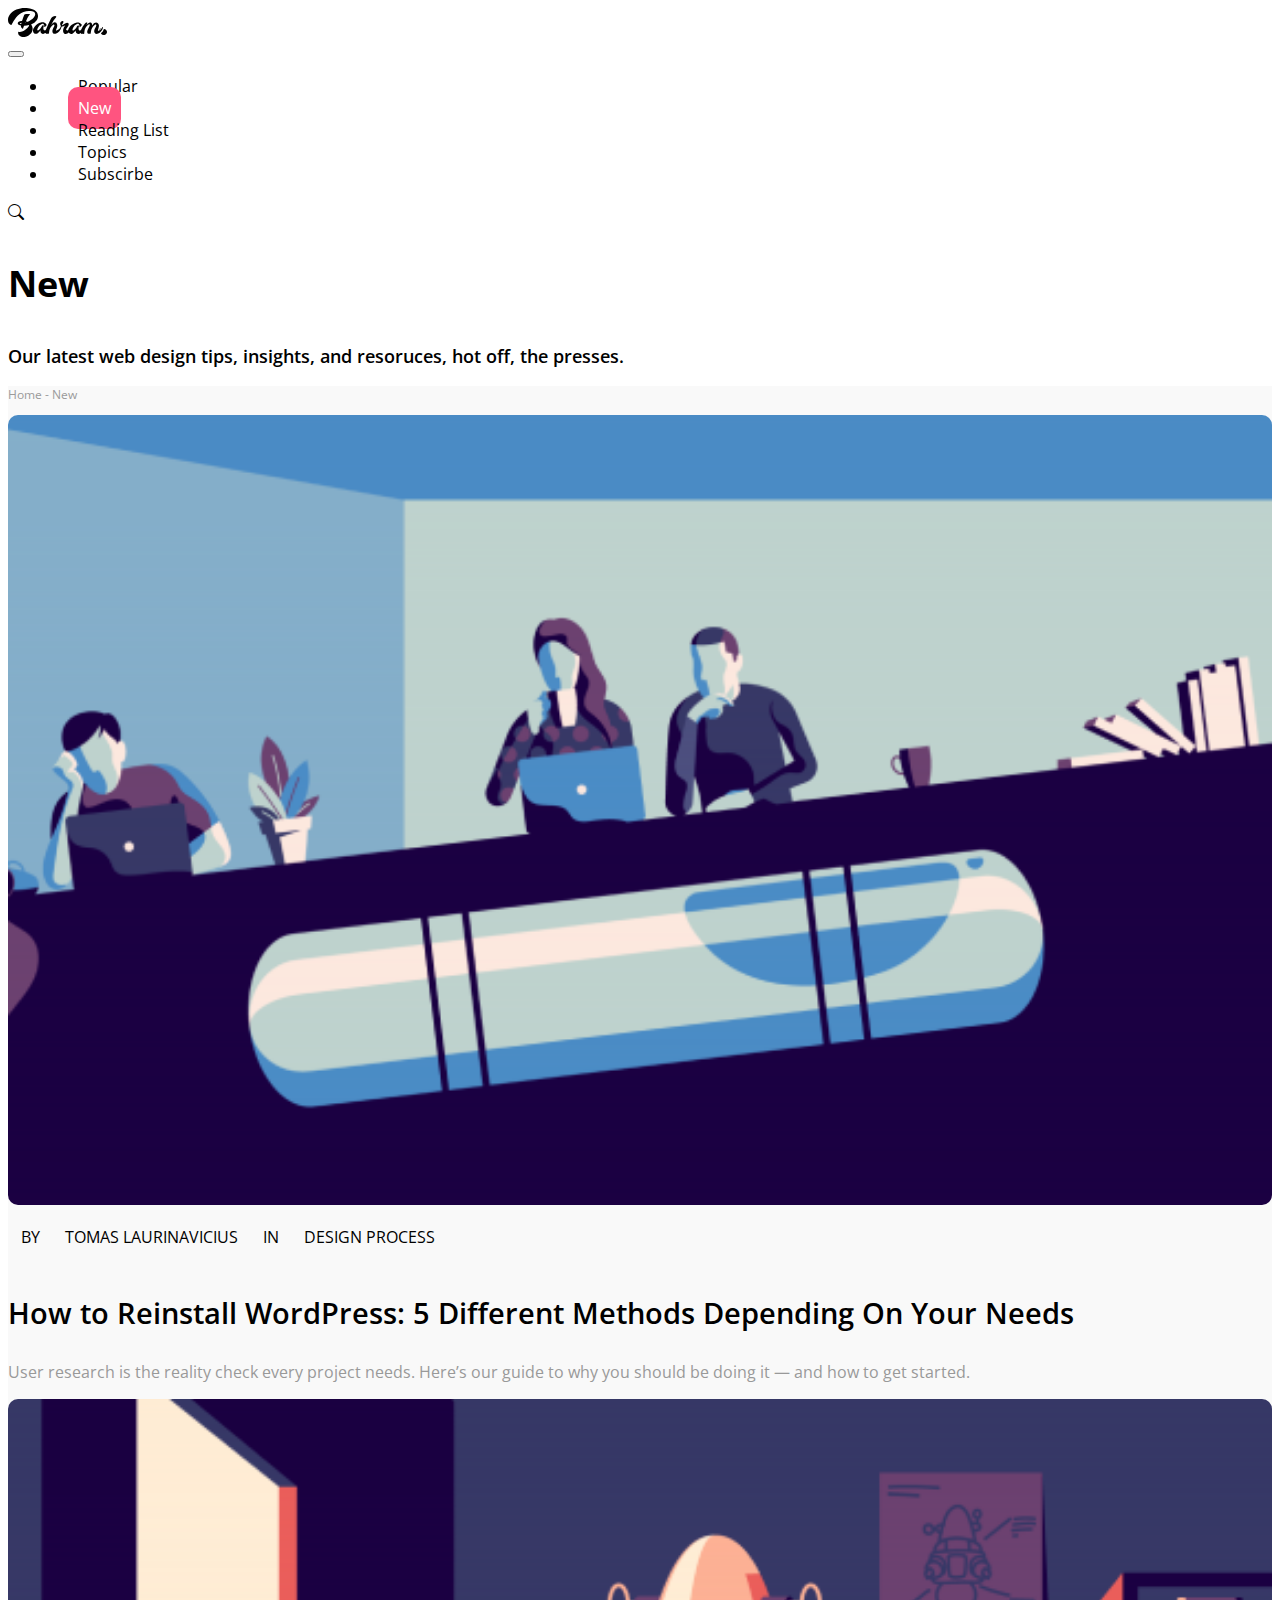
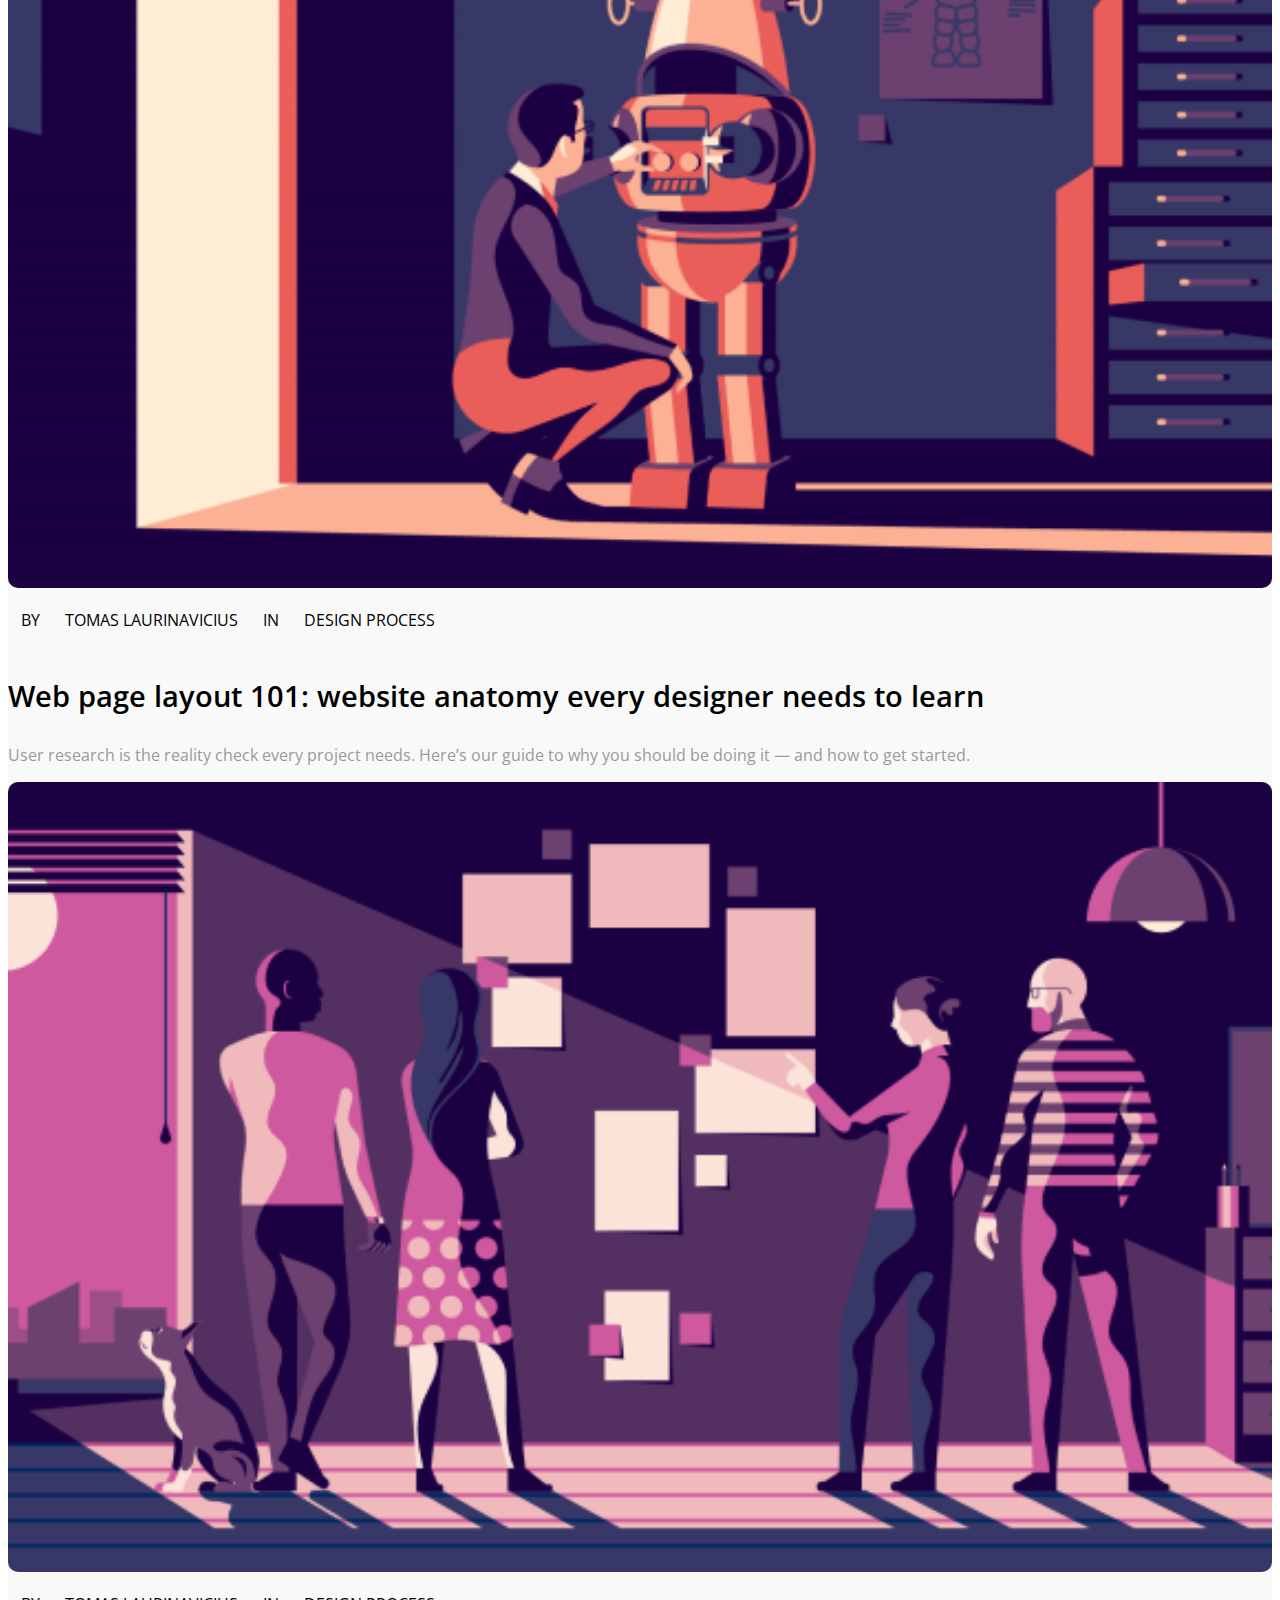
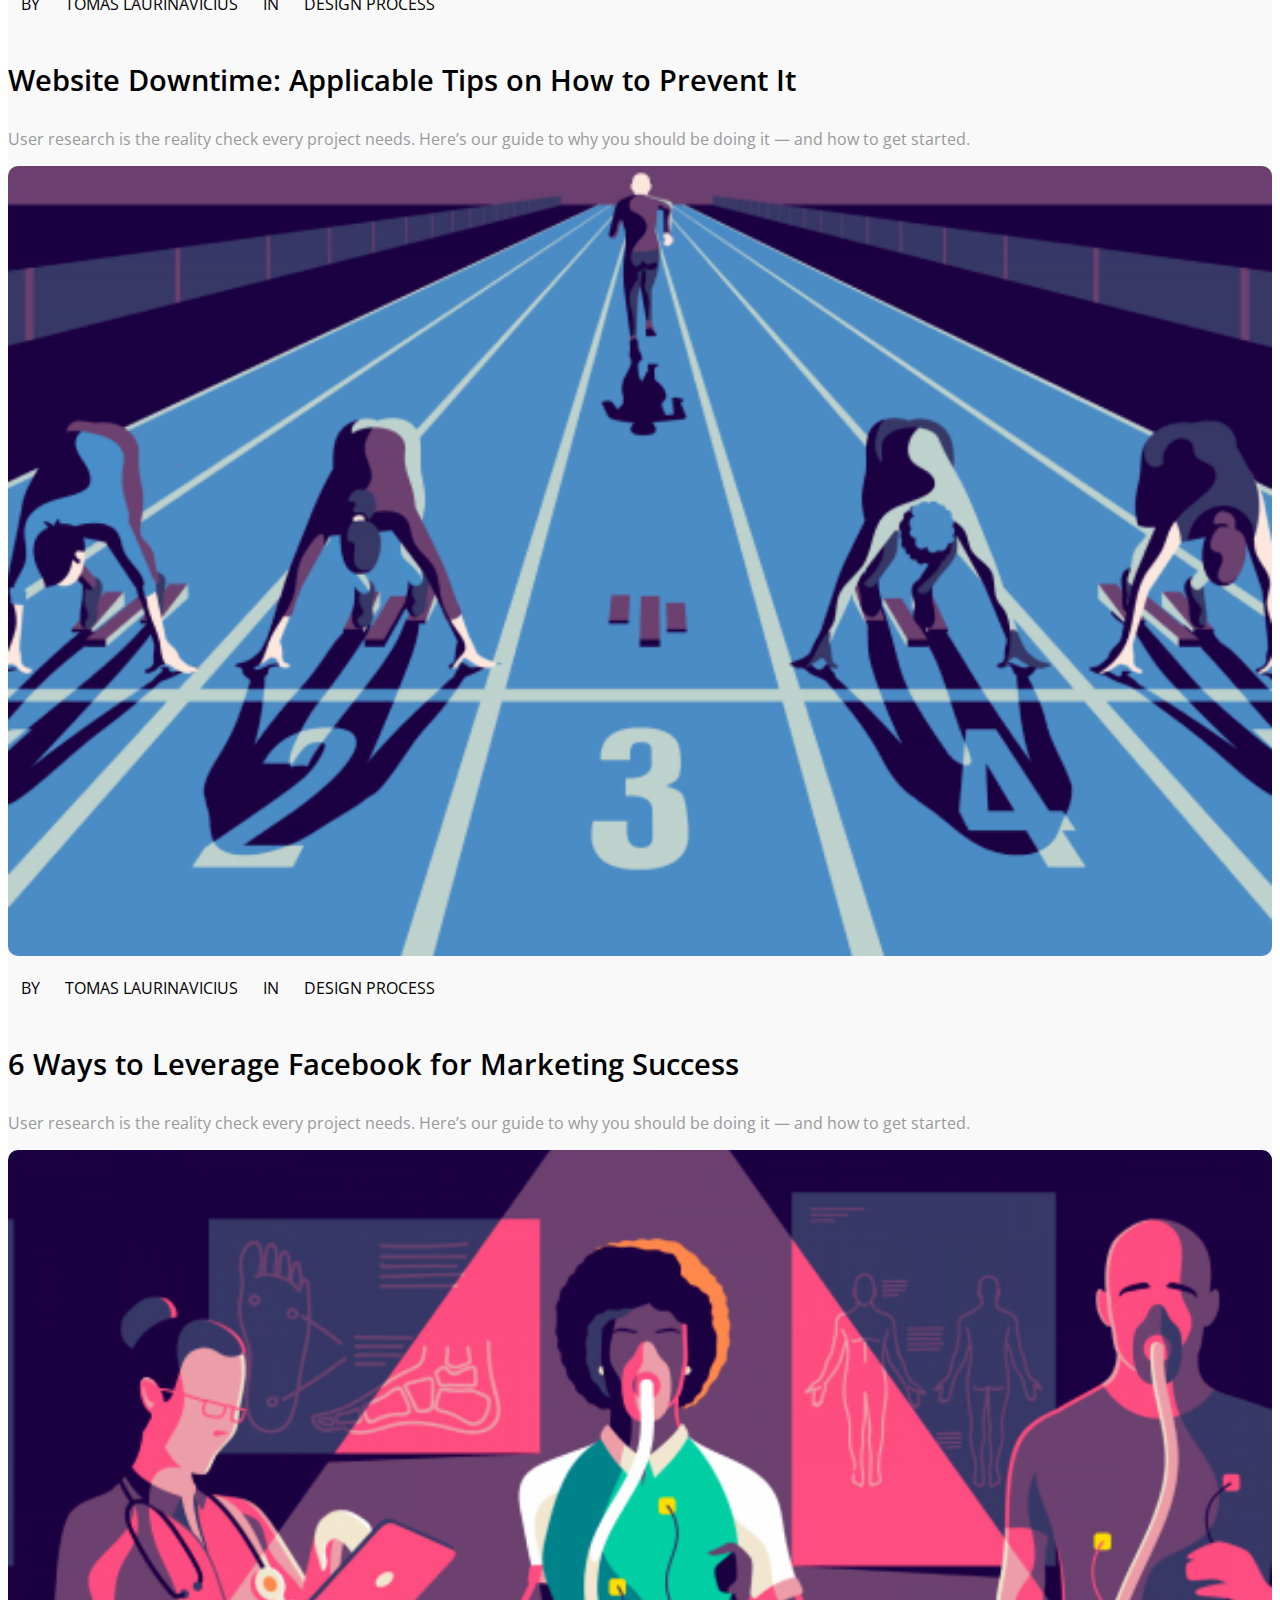
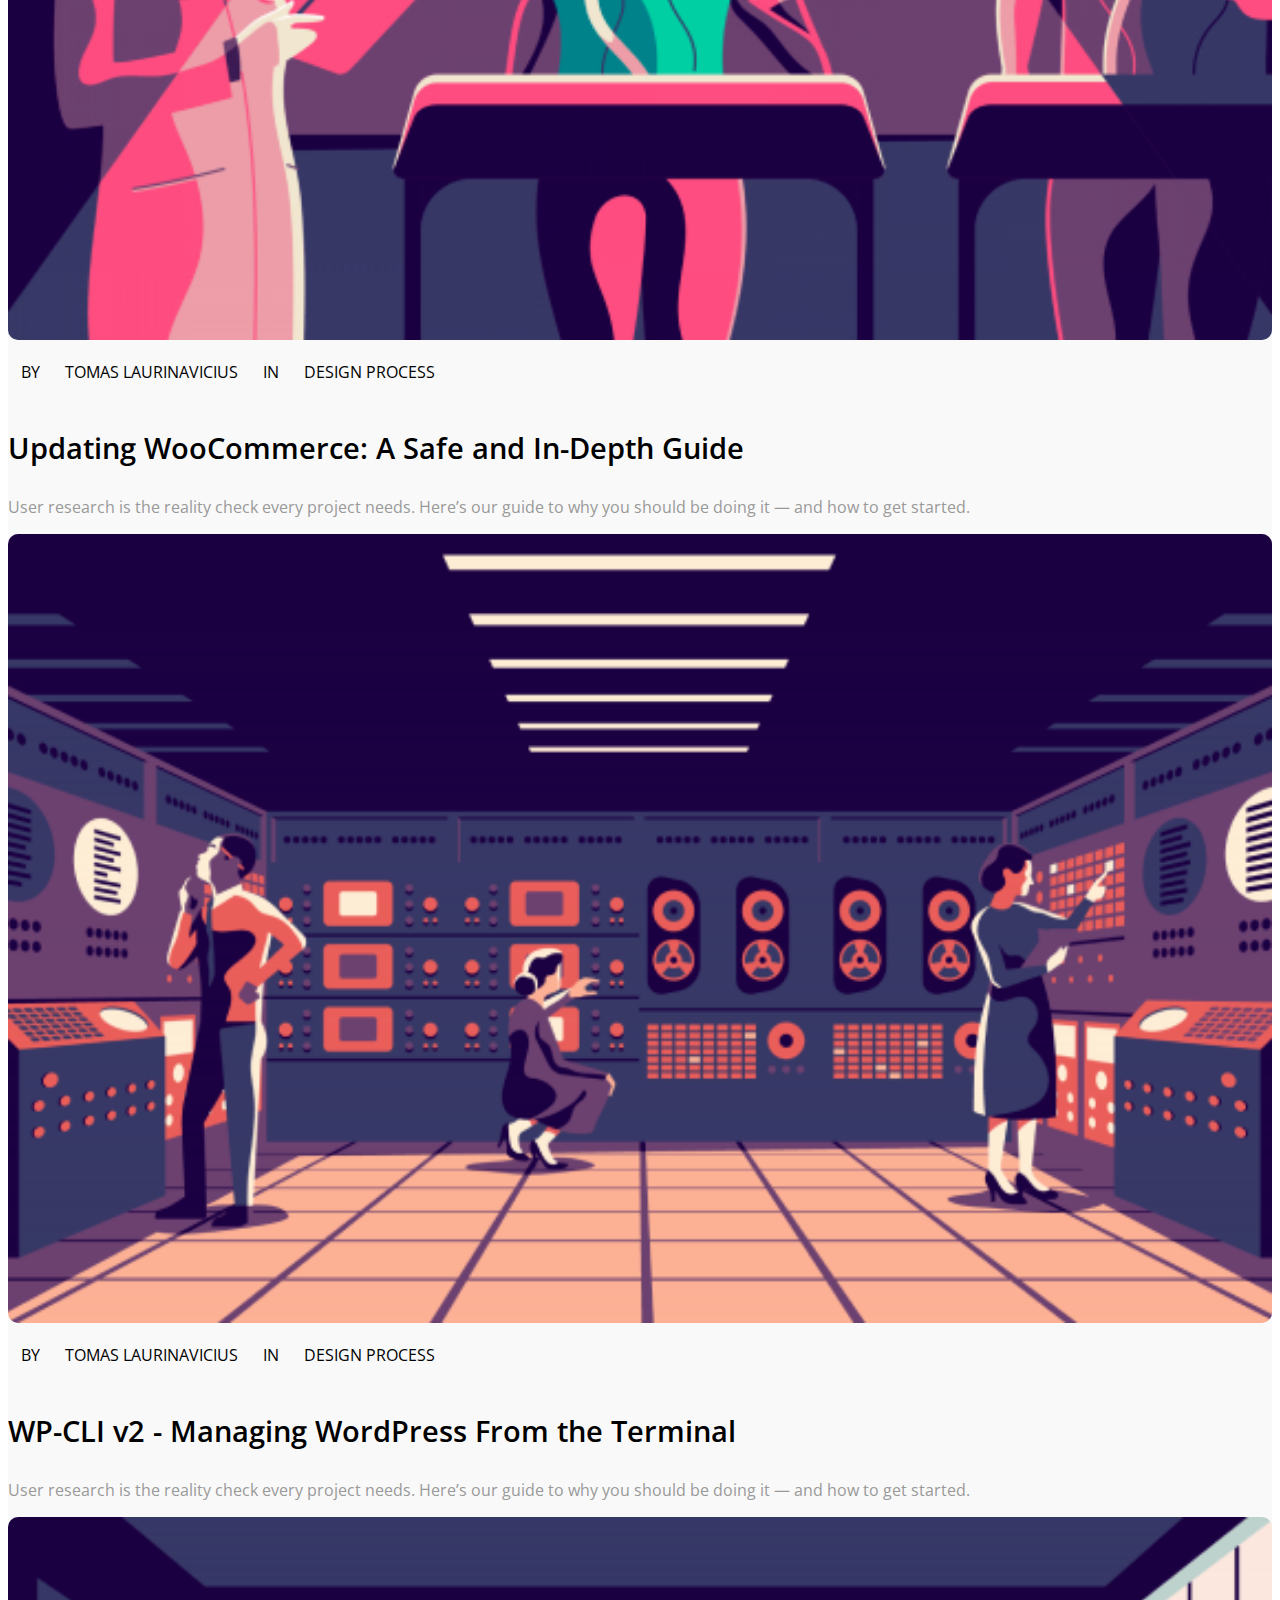
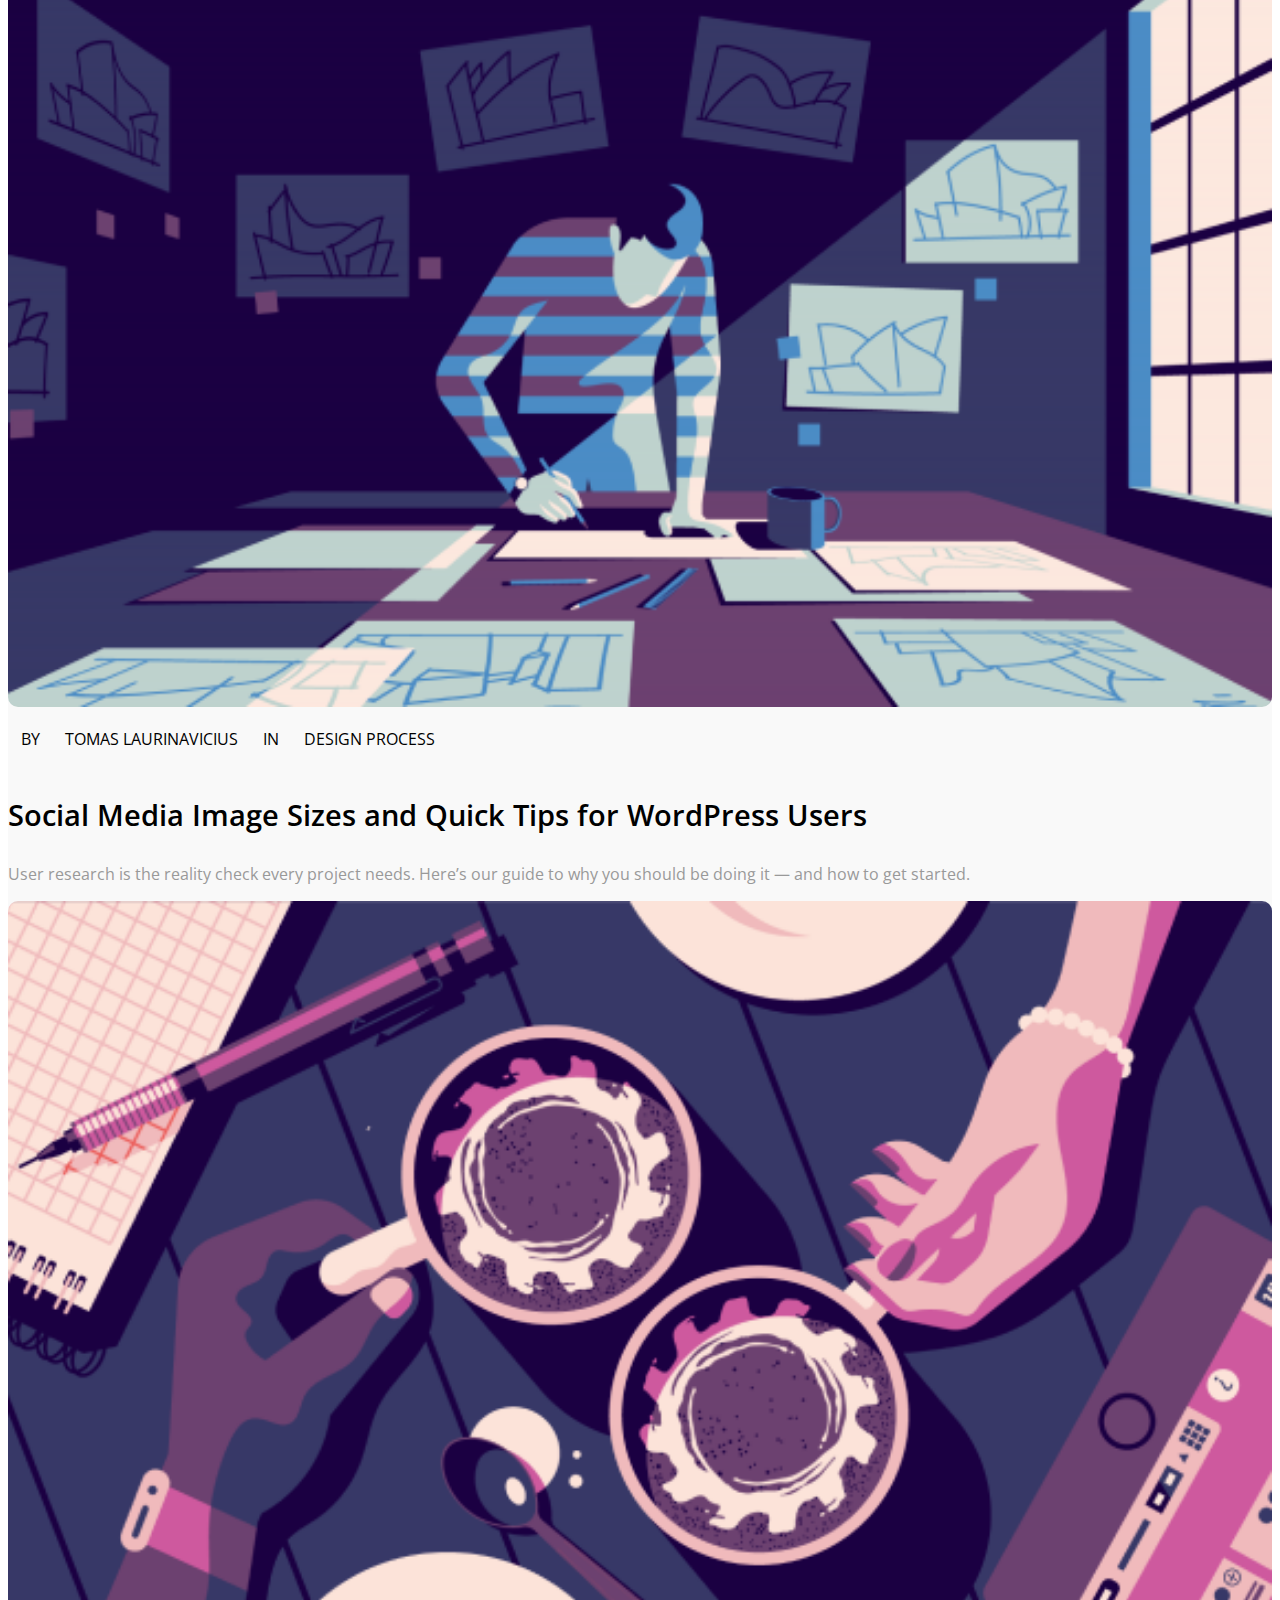
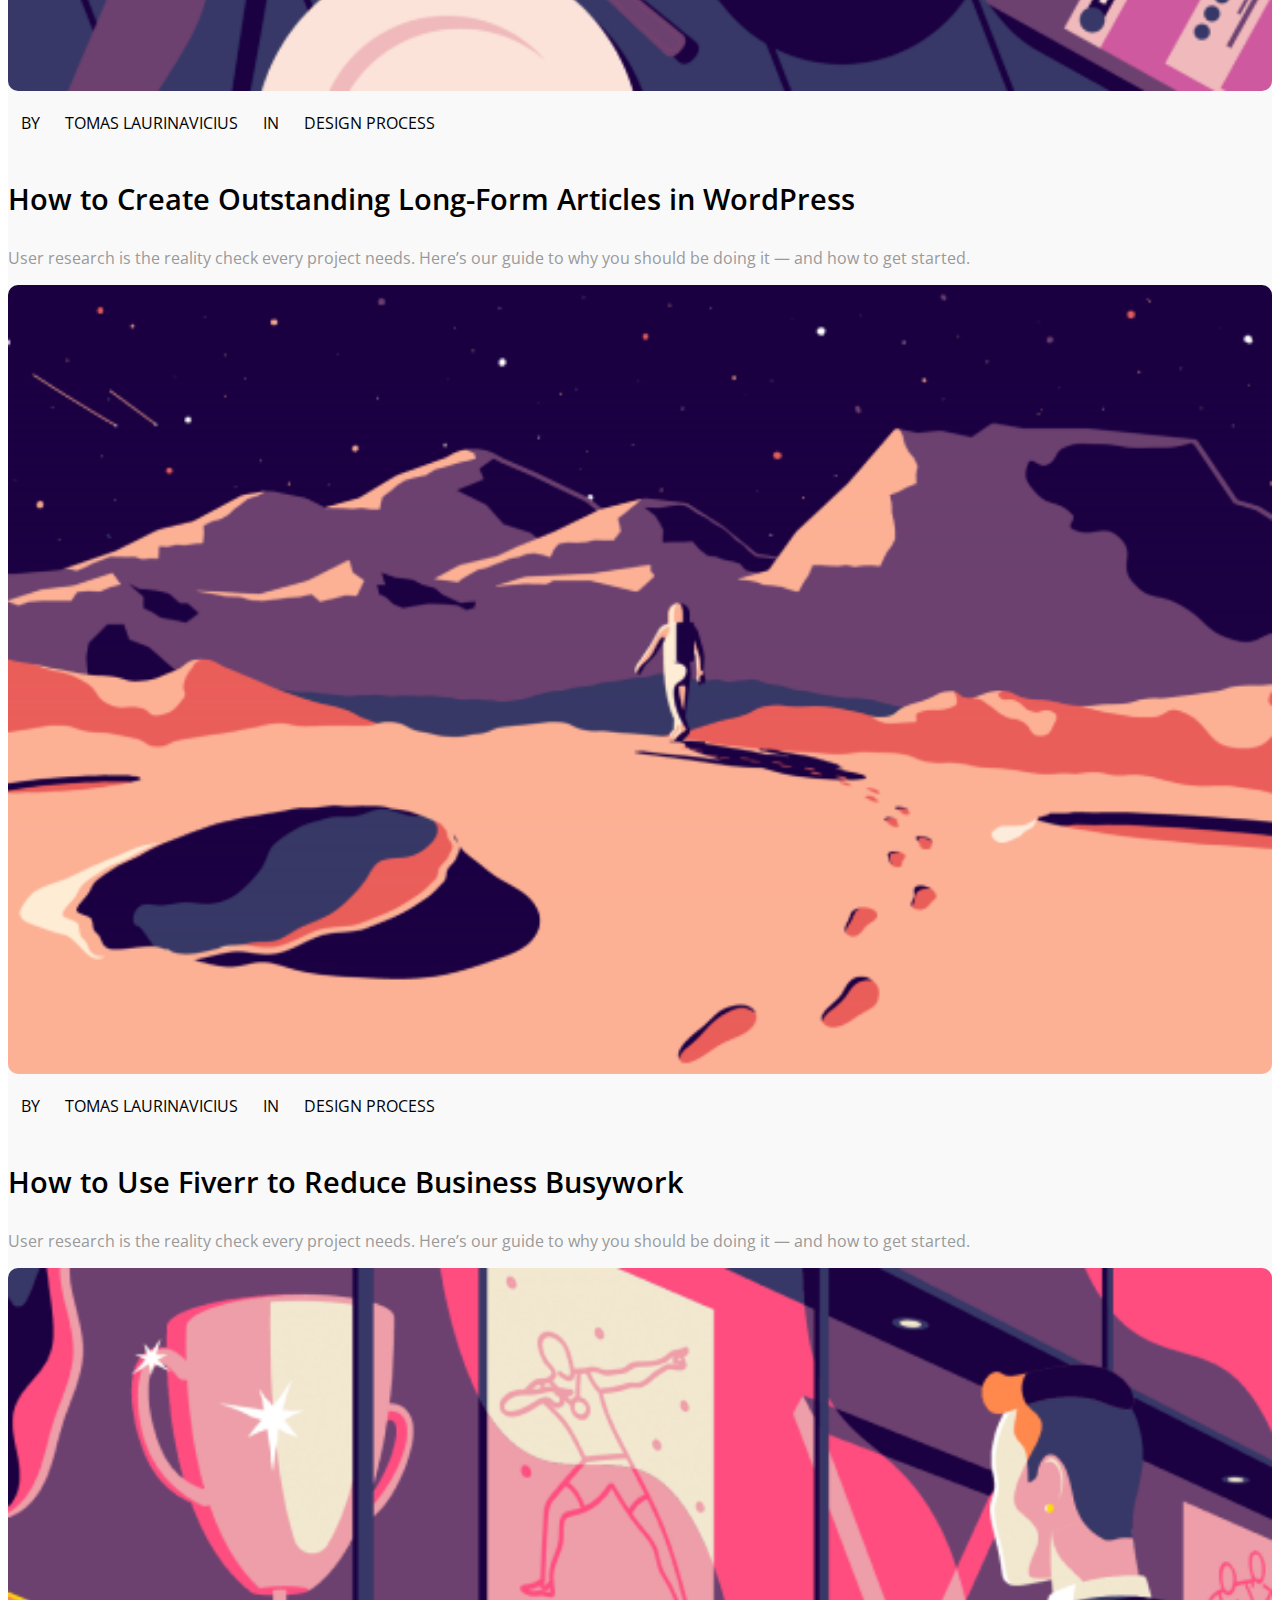
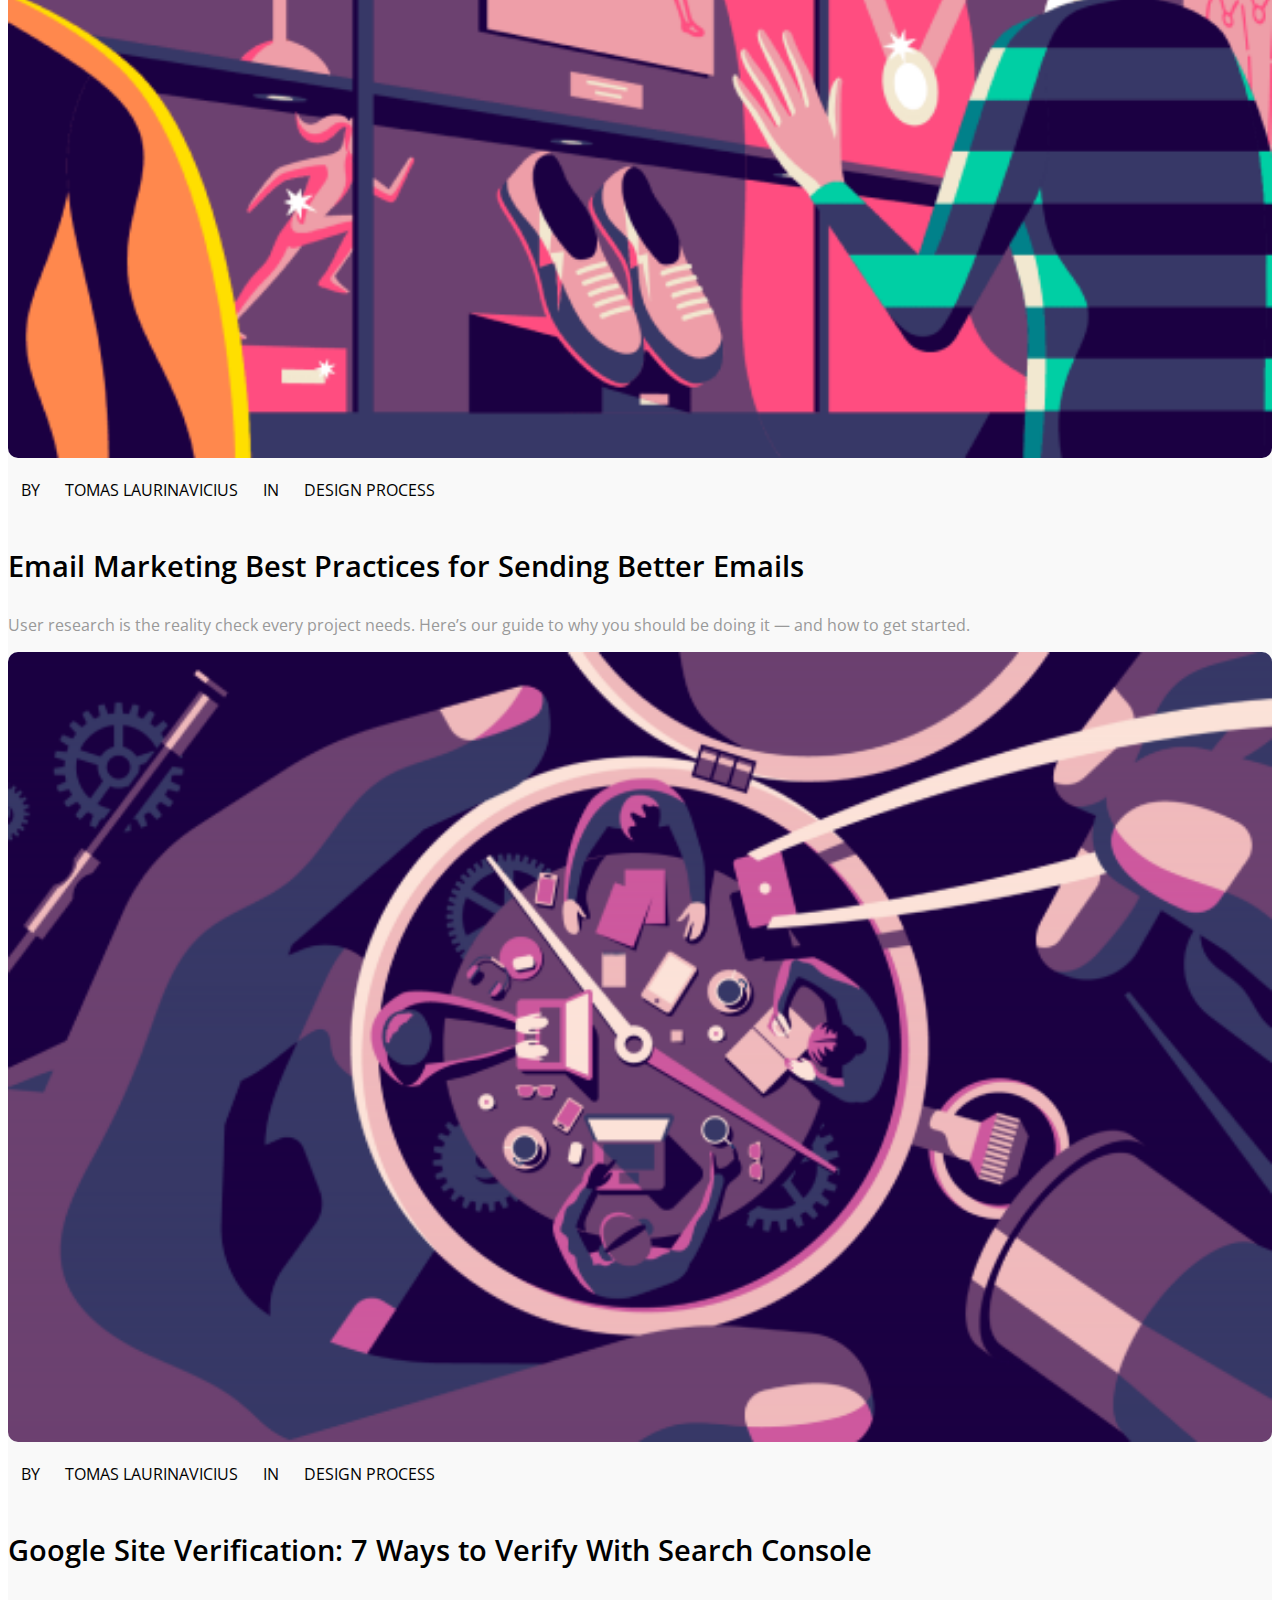
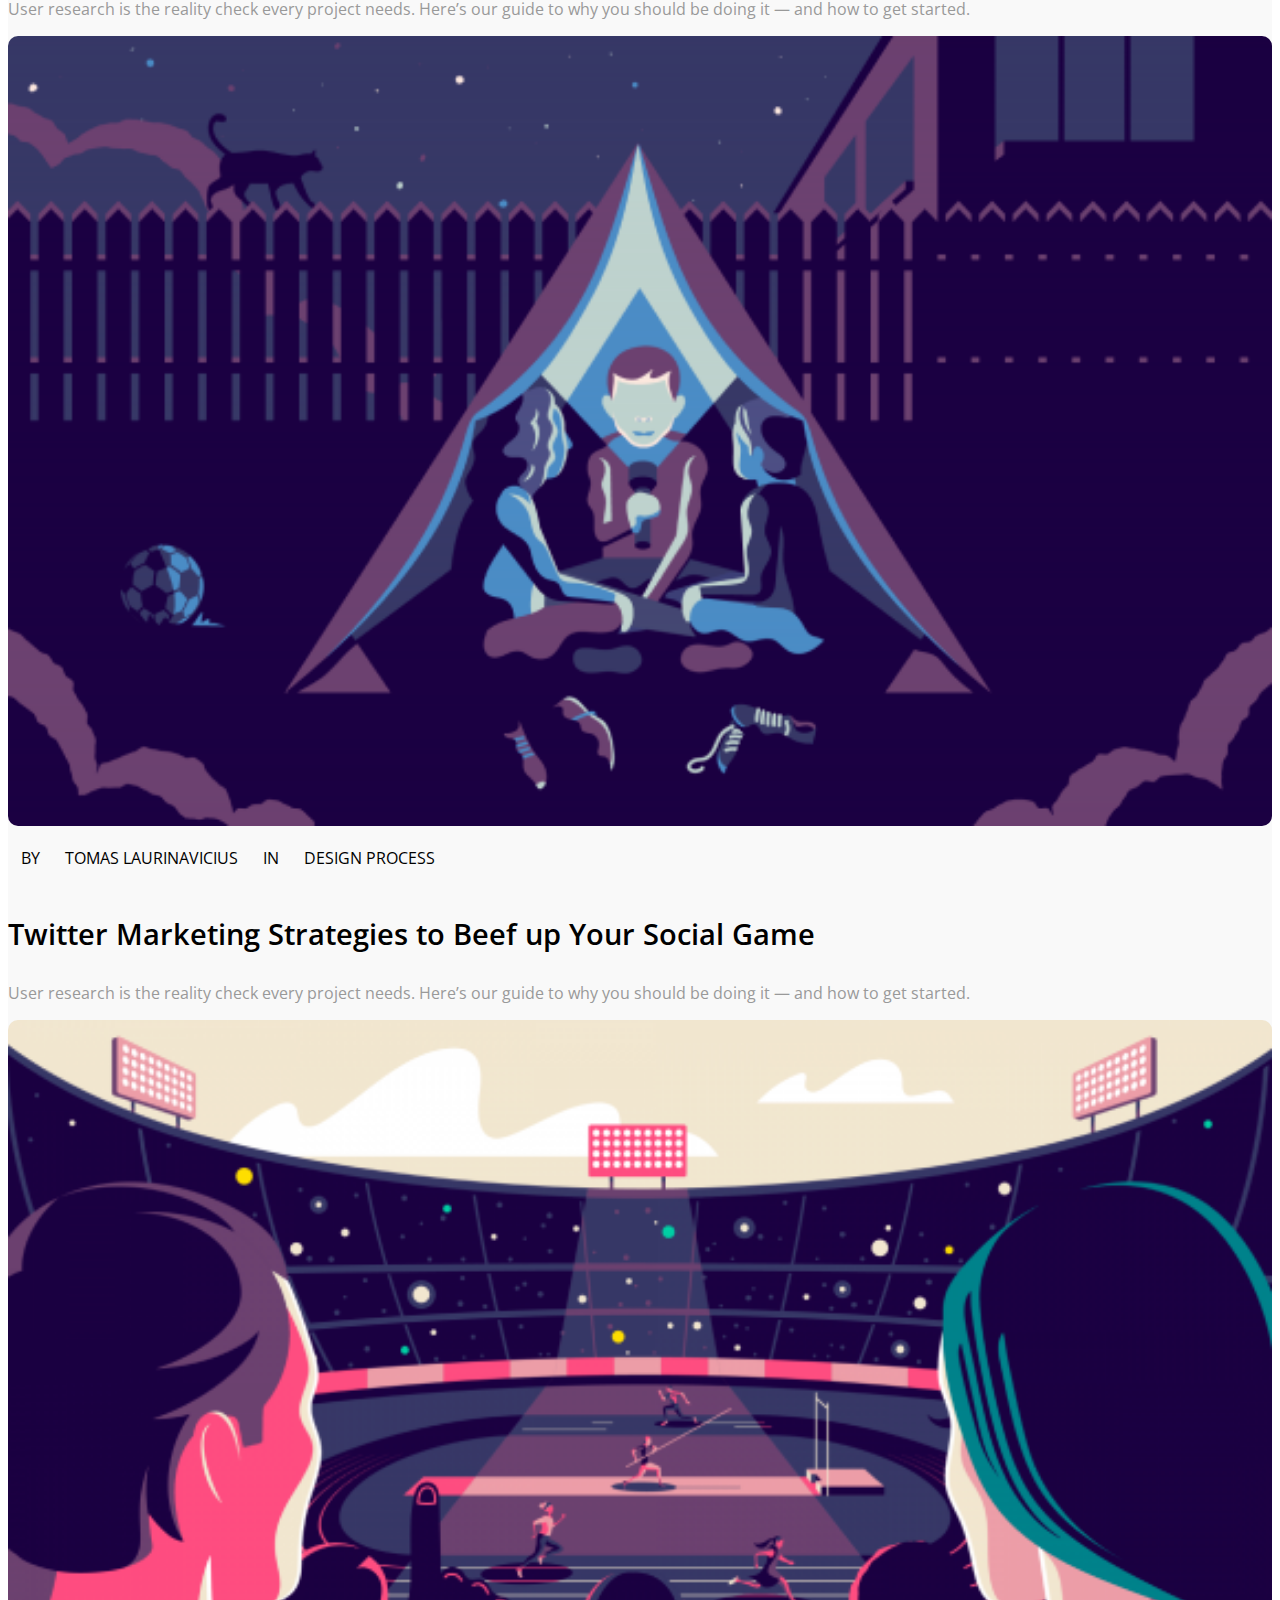
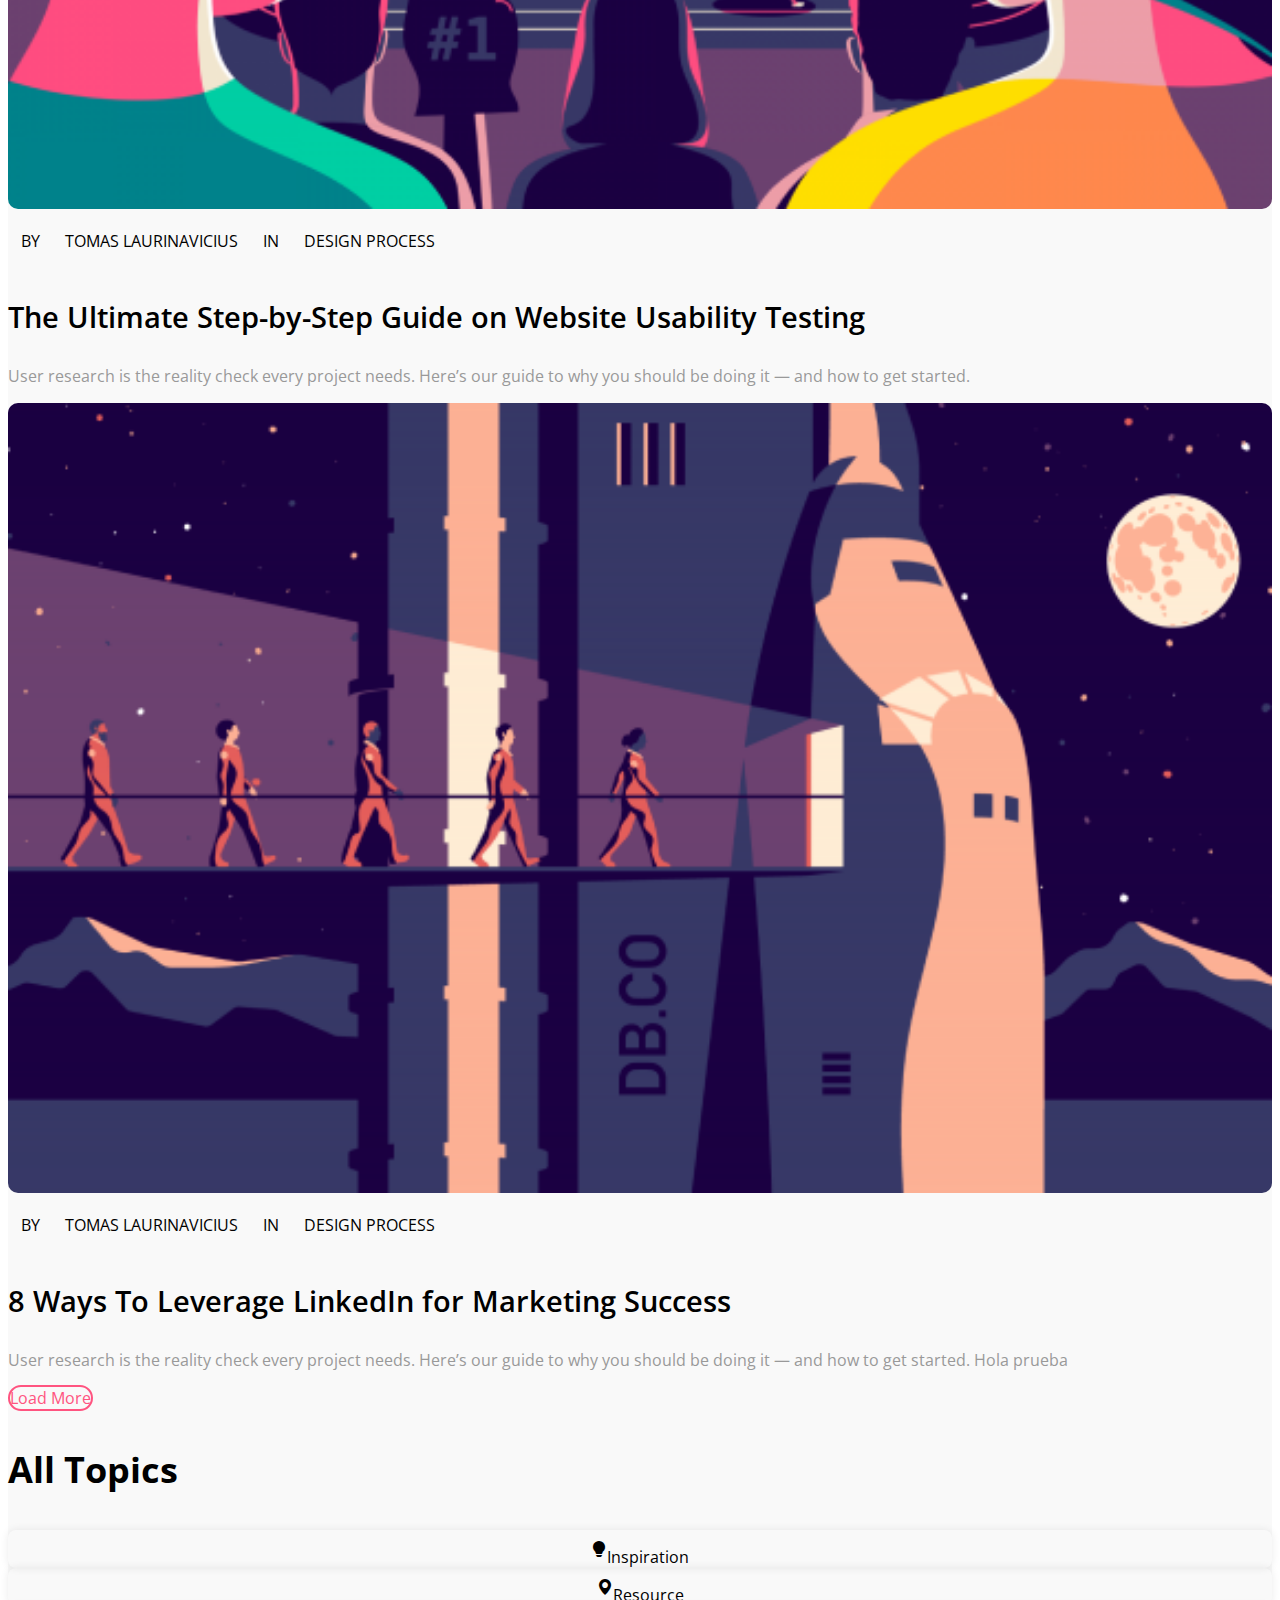
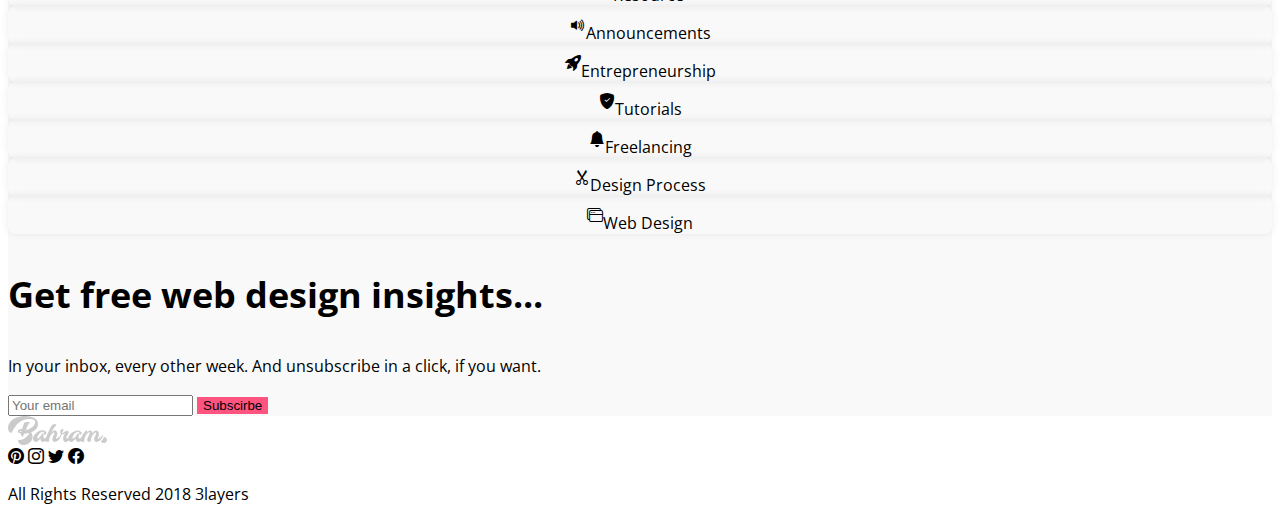
==== commit 34580779: "v1.0" ====
--- a/index.html
+++ b/index.html
@@ -17,10 +17,13 @@
 </head>
 
 <body class="container-xxl">
+
+  <!-- Començament del header -->
+  
   <header class="sticky-top">
     <nav class="navbar navbar-expand-lg bg-white">
       <div class="container-xxl">
-        <a class="navbar-brand" href="index.html"><i class="web-icon"></i></a>
+        <a class="navbar-brand" href="index.html"><i class="web-icon web-icon-struct"></i></a>
         <button class="navbar-toggler" type="button" data-bs-toggle="collapse" data-bs-target="#navbarSupportedContent"
           aria-controls="navbarSupportedContent" aria-expanded="false" aria-label="Toggle navigation">
           <span class="navbar-toggler-icon"></span>
@@ -28,19 +31,19 @@
         <div class="collapse navbar-collapse" id="navbarSupportedContent">
           <ul class="navbar-nav me-auto mb-2 mb-lg-0">
             <li class="nav-item m-2">
-              <a href="post.html">Popular</a>
+              <a href="#">Popular</a>
             </li>
             <li class="nav-item m-2">
-              <a class="active" href="post.html">New</a>
+              <a class="active" href="index.html">New</a>
             </li>
             <li class="nav-item m-2">
-              <a href="post.html">Reading List</a>
+              <a href="#">Reading List</a>
             </li>
             <li class="nav-item m-2">
-              <a href="post.html">Topics</a>
+              <a href="#">Topics</a>
             </li>
             <li class="nav-item m-2">
-              <a href="post.html">Subscirbe</a>
+              <a href="#">Subscirbe</a>
             </li>
           </ul>
           <a href="/"><i class="bi bi-search"></i></a>
@@ -49,30 +52,36 @@
     </nav>
   </header>
 
-  <section class="container text-left title-page">
-    <h3 class="h3-title">New</h3>
-    <p class="p-subtitle">
+  <!-- Començament del titol de la pàgina -->
+
+  <section class="container text-left title-page mb-5">
+    <h3 class="h3-title mt-5">New</h3>
+    <p class="p-subtitle mt-4">
       Our latest web design tips, insights, and resoruces, hot off, the
       presses.
     </p>
   </section>
 
+  <!-- Començament de la pàgina principal -->
+
   <section class="bg-c-f9 p-2">
 
+    <!-- Secció amb les diferents noticies -->
+
     <section>
-      <p>Home - New</p>
+      <p class="current">Home - New</p>
       <div class="container text-left">
         <div class="row">
           <div class="col-lg-6">
-            <div class="images image1"></div>
-            <div class="flex">
-              <p class="gray">BY</p>
-              <p>TOMAS LAURINAVICIUS</p>
-              <p class="gray">IN</p>
-              <p>DESIGN PROCESS</p>
-            </div>
-            <a href="post.html">
-              <p class="title">
+            <img src="assets/imgs/new1.png" class="images" alt="new1">
+            <div class="flex">
+              <p class="text-black-50">BY</p>
+              <p>TOMAS LAURINAVICIUS</p>
+              <p class="text-black-50">IN</p>
+              <p>DESIGN PROCESS</p>
+            </div>
+            <a href="post.html">
+              <p class="new-title">
                 How to Reinstall WordPress: 5 Different Methods Depending On
                 Your Needs
               </p>
@@ -84,15 +93,15 @@
           </div>
 
           <div class="col-lg-6">
-            <div class="images image2"></div>
-            <div class="flex">
-              <p class="gray">BY</p>
-              <p>TOMAS LAURINAVICIUS</p>
-              <p class="gray">IN</p>
-              <p>DESIGN PROCESS</p>
-            </div>
-            <a href="post.html">
-              <p class="title">
+            <img src="assets/imgs/new2.png" class="images" alt="new1">
+            <div class="flex">
+              <p class="text-black-50">BY</p>
+              <p>TOMAS LAURINAVICIUS</p>
+              <p class="text-black-50">IN</p>
+              <p>DESIGN PROCESS</p>
+            </div>
+            <a href="post.html">
+              <p class="new-title">
                 Web page layout 101: website anatomy every designer needs to
                 learn
               </p>
@@ -106,15 +115,15 @@
 
         <div class="row">
           <div class="col-lg-6">
-            <div class="images image3"></div>
-            <div class="flex">
-              <p class="gray">BY</p>
-              <p>TOMAS LAURINAVICIUS</p>
-              <p class="gray">IN</p>
-              <p>DESIGN PROCESS</p>
-            </div>
-            <a href="post.html">
-              <p class="title">
+            <img src="assets/imgs/new3.png" class="images" alt="new1">
+            <div class="flex">
+              <p class="text-black-50">BY</p>
+              <p>TOMAS LAURINAVICIUS</p>
+              <p class="text-black-50">IN</p>
+              <p>DESIGN PROCESS</p>
+            </div>
+            <a href="post.html">
+              <p class="new-title">
                 Website Downtime: Applicable Tips on How to Prevent It
               </p>
             </a>
@@ -125,15 +134,15 @@
           </div>
 
           <div class="col-lg-6">
-            <div class="images image4"></div>
-            <div class="flex">
-              <p class="gray">BY</p>
-              <p>TOMAS LAURINAVICIUS</p>
-              <p class="gray">IN</p>
-              <p>DESIGN PROCESS</p>
-            </div>
-            <a href="post.html">
-              <p class="title">
+            <img src="assets/imgs/new4.png" class="images" alt="new1">
+            <div class="flex">
+              <p class="text-black-50">BY</p>
+              <p>TOMAS LAURINAVICIUS</p>
+              <p class="text-black-50">IN</p>
+              <p>DESIGN PROCESS</p>
+            </div>
+            <a href="post.html">
+              <p class="new-title">
                 6 Ways to Leverage Facebook for Marketing Success
               </p>
             </a>
@@ -146,15 +155,15 @@
 
         <div class="row">
           <div class="col-lg-6">
-            <div class="images image5"></div>
-            <div class="flex">
-              <p class="gray">BY</p>
-              <p>TOMAS LAURINAVICIUS</p>
-              <p class="gray">IN</p>
-              <p>DESIGN PROCESS</p>
-            </div>
-            <a href="post.html">
-              <p class="title">
+            <img src="assets/imgs/new5.png" class="images" alt="new1">
+            <div class="flex">
+              <p class="text-black-50">BY</p>
+              <p>TOMAS LAURINAVICIUS</p>
+              <p class="text-black-50">IN</p>
+              <p>DESIGN PROCESS</p>
+            </div>
+            <a href="post.html">
+              <p class="new-title">
                 Updating WooCommerce: A Safe and In-Depth Guide
               </p>
             </a>
@@ -165,15 +174,15 @@
           </div>
 
           <div class="col-lg-6">
-            <div class="images image6"></div>
-            <div class="flex">
-              <p class="gray">BY</p>
-              <p>TOMAS LAURINAVICIUS</p>
-              <p class="gray">IN</p>
-              <p>DESIGN PROCESS</p>
-            </div>
-            <a href="post.html">
-              <p class="title">
+            <img src="assets/imgs/new6.png" class="images" alt="new1">
+            <div class="flex">
+              <p class="text-black-50">BY</p>
+              <p>TOMAS LAURINAVICIUS</p>
+              <p class="text-black-50">IN</p>
+              <p>DESIGN PROCESS</p>
+            </div>
+            <a href="post.html">
+              <p class="new-title">
                 WP-CLI v2 - Managing WordPress From the Terminal
               </p>
             </a>
@@ -186,15 +195,15 @@
 
         <div class="row">
           <div class="col-lg-6">
-            <div class="images image7"></div>
-            <div class="flex">
-              <p class="gray">BY</p>
-              <p>TOMAS LAURINAVICIUS</p>
-              <p class="gray">IN</p>
-              <p>DESIGN PROCESS</p>
-            </div>
-            <a href="post.html">
-              <p class="title">
+            <img src="assets/imgs/new7.png" class="images" alt="new1">
+            <div class="flex">
+              <p class="text-black-50">BY</p>
+              <p>TOMAS LAURINAVICIUS</p>
+              <p class="text-black-50">IN</p>
+              <p>DESIGN PROCESS</p>
+            </div>
+            <a href="post.html">
+              <p class="new-title">
                 Social Media Image Sizes and Quick Tips for WordPress Users
               </p>
             </a>
@@ -205,15 +214,15 @@
           </div>
 
           <div class="col-lg-6">
-            <div class="images image8"></div>
-            <div class="flex">
-              <p class="gray">BY</p>
-              <p>TOMAS LAURINAVICIUS</p>
-              <p class="gray">IN</p>
-              <p>DESIGN PROCESS</p>
-            </div>
-            <a href="post.html">
-              <p class="title">
+            <img src="assets/imgs/new8.png" class="images" alt="new1">
+            <div class="flex">
+              <p class="text-black-50">BY</p>
+              <p>TOMAS LAURINAVICIUS</p>
+              <p class="text-black-50">IN</p>
+              <p>DESIGN PROCESS</p>
+            </div>
+            <a href="post.html">
+              <p class="new-title">
                 How to Create Outstanding Long-Form Articles in WordPress
               </p>
             </a>
@@ -226,15 +235,15 @@
 
         <div class="row">
           <div class="col-lg-6">
-            <div class="images image9"></div>
-            <div class="flex">
-              <p class="gray">BY</p>
-              <p>TOMAS LAURINAVICIUS</p>
-              <p class="gray">IN</p>
-              <p>DESIGN PROCESS</p>
-            </div>
-            <a href="post.html">
-              <p class="title">
+            <img src="assets/imgs/new9.png" class="images" alt="new1">
+            <div class="flex">
+              <p class="text-black-50">BY</p>
+              <p>TOMAS LAURINAVICIUS</p>
+              <p class="text-black-50">IN</p>
+              <p>DESIGN PROCESS</p>
+            </div>
+            <a href="post.html">
+              <p class="new-title">
                 How to Use Fiverr to Reduce Business Busywork
               </p>
             </a>
@@ -245,15 +254,15 @@
           </div>
 
           <div class="col-lg-6">
-            <div class="images image10"></div>
-            <div class="flex">
-              <p class="gray">BY</p>
-              <p>TOMAS LAURINAVICIUS</p>
-              <p class="gray">IN</p>
-              <p>DESIGN PROCESS</p>
-            </div>
-            <a href="post.html">
-              <p class="title">
+            <img src="assets/imgs/new10.png" class="images" alt="new1">
+            <div class="flex">
+              <p class="text-black-50">BY</p>
+              <p>TOMAS LAURINAVICIUS</p>
+              <p class="text-black-50">IN</p>
+              <p>DESIGN PROCESS</p>
+            </div>
+            <a href="post.html">
+              <p class="new-title">
                 Email Marketing Best Practices for Sending Better Emails
               </p>
             </a>
@@ -266,15 +275,15 @@
 
         <div class="row">
           <div class="col-lg-6">
-            <div class="images image11"></div>
-            <div class="flex">
-              <p class="gray">BY</p>
-              <p>TOMAS LAURINAVICIUS</p>
-              <p class="gray">IN</p>
-              <p>DESIGN PROCESS</p>
-            </div>
-            <a href="post.html">
-              <p class="title">
+            <img src="assets/imgs/new11.png" class="images" alt="new1">
+            <div class="flex">
+              <p class="text-black-50">BY</p>
+              <p>TOMAS LAURINAVICIUS</p>
+              <p class="text-black-50">IN</p>
+              <p>DESIGN PROCESS</p>
+            </div>
+            <a href="post.html">
+              <p class="new-title">
                 Google Site Verification: 7 Ways to Verify With Search Console
               </p>
             </a>
@@ -285,15 +294,15 @@
           </div>
 
           <div class="col-lg-6">
-            <div class="images image12"></div>
-            <div class="flex">
-              <p class="gray">BY</p>
-              <p>TOMAS LAURINAVICIUS</p>
-              <p class="gray">IN</p>
-              <p>DESIGN PROCESS</p>
-            </div>
-            <a href="post.html">
-              <p class="title">
+            <img src="assets/imgs/new12.png" class="images" alt="new1">
+            <div class="flex">
+              <p class="text-black-50">BY</p>
+              <p>TOMAS LAURINAVICIUS</p>
+              <p class="text-black-50">IN</p>
+              <p>DESIGN PROCESS</p>
+            </div>
+            <a href="post.html">
+              <p class="new-title">
                 Twitter Marketing Strategies to Beef up Your Social Game
               </p>
             </a>
@@ -306,15 +315,15 @@
 
         <div class="row">
           <div class="col-lg-6">
-            <div class="images image13"></div>
-            <div class="flex">
-              <p class="gray">BY</p>
-              <p>TOMAS LAURINAVICIUS</p>
-              <p class="gray">IN</p>
-              <p>DESIGN PROCESS</p>
-            </div>
-            <a href="post.html">
-              <p class="title">
+            <img src="assets/imgs/new13.png" class="images" alt="new1">
+            <div class="flex">
+              <p class="text-black-50">BY</p>
+              <p>TOMAS LAURINAVICIUS</p>
+              <p class="text-black-50">IN</p>
+              <p>DESIGN PROCESS</p>
+            </div>
+            <a href="post.html">
+              <p class="new-title">
                 The Ultimate Step-by-Step Guide on Website Usability Testing
               </p>
             </a>
@@ -325,15 +334,15 @@
           </div>
 
           <div class="col-lg-6">
-            <div class="images image14"></div>
-            <div class="flex">
-              <p class="gray">BY</p>
-              <p>TOMAS LAURINAVICIUS</p>
-              <p class="gray">IN</p>
-              <p>DESIGN PROCESS</p>
-            </div>
-            <a href="post.html">
-              <p class="title">
+            <img src="assets/imgs/new14.png" class="images" alt="new1">
+            <div class="flex">
+              <p class="text-black-50">BY</p>
+              <p>TOMAS LAURINAVICIUS</p>
+              <p class="text-black-50">IN</p>
+              <p>DESIGN PROCESS</p>
+            </div>
+            <a href="post.html">
+              <p class="new-title">
                 8 Ways To Leverage LinkedIn for Marketing Success
               </p>
             </a>
@@ -344,14 +353,16 @@
             </p>
           </div>
         </div>
-        <div class="m-5 div-load-more">
+        <div class="m-5 text-center">
           <a class="load-more pe-4 ps-4 pt-2 pb-2" href="index.html">Load More</a>
         </div>
       </div>
     </section>
 
-    <section class="topics p-3">
-      <section class="container text-left title-page">
+    <!-- Secció de topics amb icones -->
+
+    <section class="p-3">
+      <section class="container">
         <h3 class="h3-title">All Topics</h3>
       </section>
       <div class="row p-2">
@@ -392,30 +403,38 @@
       </div>
     </section>
 
-    <section>
-      <h1>Get free web design insights...</h1>
+    <!-- Secció de la part de subscribir-se -->
+
+    <section class="mt-5 text-center mb-5">
+      <h3 class="h3-title">Get free web design insights...</h3>
       <p>In your inbox, every other week. And unsubscribe in a click, if you want.</p>
-      <input type="text" placeholder="Your email">
+      <div class="mt-4">
+        <input type="text" class="border-0 shadow rounded-pill px-5 py-3" placeholder="Your email">
+        <button type="submit" class="shadow rounded-pill button-pink text-white py-3 px-4">Subscirbe</button>
+      </div>
     </section>
 
   </section>
+
+  <!-- Començament footer -->
 
   <footer class="m-4">
     <section class="row">
       <div class="col-4">
-        <a href="index.html"><i class="web-icon-f"></i></a>
-      </div>
-      <div class="col-4 footer-i">
-        <a href="pinterest.com"><i class="bi bi-pinterest"></i></a>
-        <a href="instagram.com"><i class="bi bi-instagram"></i></a>
-        <a href="twitter.com"><i class="bi bi-twitter"></i></a>
-        <a href="facebook.com"><i class="bi bi-facebook"></i></a>
-      </div>
-      <div class="col-4">
-        <p class="gray">All Rights Reserved 2018 3layers </p>
+        <a href="index.html"><i class="web-icon-f web-icon-struct"></i></a>
+      </div>
+      <div class="col-4 text-center">
+        <a href="https://pinterest.com"><i class="bi bi-pinterest mx-2 me-2"></i></a>
+        <a href="https://instagram.com"><i class="bi bi-instagram mx-2 me-2"></i></a>
+        <a href="https://twitter.com"><i class="bi bi-twitter mx-2 me-2"></i></a>
+        <a href="https://facebook.com"><i class="bi bi-facebook mx-2 me-2"></i></a>
+      </div>
+      <div class="col-4 text-end">
+        <p class="text-black-50">All Rights Reserved 2018 3layers </p>
       </div>
     </section>
   </footer>
+
 </body>
 
 </html>--- a/css/style.css
+++ b/css/style.css
@@ -25,17 +25,19 @@
 .active {
   background: #ff5480;
   border-radius: 10px;
-  width: 5%;
   height: 35px;
   color: white;
 }
 
-.web-icon {
+.web-icon-struct {
   width: 99px;
   height: 29px;
   display: block;
   background-repeat: no-repeat;
   background-position: center;
+}
+
+.web-icon {
   background-image: url(../assets/icons/Web-icon.svg);
 }
 
@@ -44,7 +46,7 @@
   margin-left: 20px;
 }
 
-.nav-item > a:hover {
+.nav-item>a:hover {
   transition-duration: 0.5s;
   background-color: #aaa;
   color: white;
@@ -56,82 +58,9 @@
 /* Beginning Images */
 
 .images {
-  background-repeat: no-repeat;
-  background-size: cover;
-  height: 360px;
+  height: fit-content;
+  width: 100%;
   border-radius: 10px;
-}
-
-.image1 {
-  background-image: url(../assets/imgs/new1.png);
-}
-
-.image2 {
-  background-image: url(../assets/imgs/new2.png);
-}
-
-.image3 {
-  background-image: url(../assets/imgs/new3.png);
-}
-
-.image4 {
-  background-image: url(../assets/imgs/new4.png);
-}
-
-.image5 {
-  background-image: url(../assets/imgs/new5.png);
-}
-
-.image6 {
-  background-image: url(../assets/imgs/new6.png);
-}
-
-.image7 {
-  background-image: url(../assets/imgs/new7.png);
-}
-
-.image8 {
-  background-image: url(../assets/imgs/new8.png);
-}
-
-.image9 {
-  background-image: url(../assets/imgs/new9.png);
-}
-
-.image10 {
-  background-image: url(../assets/imgs/new10.png);
-}
-
-.image11 {
-  background-image: url(../assets/imgs/new11.png);
-}
-
-.image12 {
-  background-image: url(../assets/imgs/new12.png);
-}
-
-.image13 {
-  background-image: url(../assets/imgs/new13.png);
-}
-
-.image14 {
-  background-image: url(../assets/imgs/new14.png);
-}
-
-.image-post1 {
-  background-image: url(../assets/imgs/post-img1.png);
-}
-
-.image-post2 {
-  background-image: url(../assets/imgs/post-img2.png);
-}
-
-.image-post3 {
-  background-image: url(../assets/imgs/post-img3.png);
-}
-
-.image-post4 {
-  background-image: url(../assets/imgs/post-img4.png);
 }
 
 /* End Images */
@@ -140,10 +69,6 @@
 
 .bg-c-f9 {
   background-color: #f9f9f9;
-}
-
-.col-lg-6 div {
-  justify-content: left;
 }
 
 .flex p {
@@ -161,14 +86,16 @@
   font-weight: 600;
 }
 
-.gray {
-  color: #aaa;
-}
-
-.title {
+.new-title {
   font-size: 29px;
   text-align: left;
   font-weight: 600;
+}
+
+.current {
+  font-size: 12px;
+  font-weight: 400;
+  color: #9B9B9B;
 }
 
 .subtitle {
@@ -189,8 +116,14 @@
   color: whitesmoke;
 }
 
-.div-load-more {
-  text-align: center;
+.button-pink {
+  background-color: #FF5480;
+  border: 0;
+  transition-duration: 0.5s;
+}
+
+.button-pink:hover {
+  background-color: rgb(216, 7, 59);
 }
 
 /* End Posts */
@@ -214,41 +147,27 @@
 /* Beginning post.html CSS */
 
 .post-title {
-  font-size: 36px;
-  font-weight: 700;
   color: #4a4a4a;
 }
 
-.tomas-i {
+.pfp {
   border-radius: 80px;
-  background-image: url(../assets/imgs/tomas.svg);
-  background-repeat: no-repeat;
   height: 80px;
   width: 80px;
 }
 
+.p-advise {
+  font-style: italic;
+  font-weight: 300;
+  color: #9283E0;
+}
+
 /* End post.html CSS */
 
-/* Beginning Footer Icons */
-
-footer .col-4 {
-  text-align: center;
-}
+/* Beginning Footer */
 
 .web-icon-f {
-  width: 99px;
-  height: 29px;
-  display: block;
-  background-repeat: no-repeat;
-  background-position: center;
   background-image: url(../assets/icons/Web-icon-f.svg);
 }
 
-.footer-i>a>i {
-  height: 20px;
-  width: 35px;
-  display: inline-block;
-  background-repeat: no-repeat;
-}
-
-/* End Footer Icons */+/* End Footer */